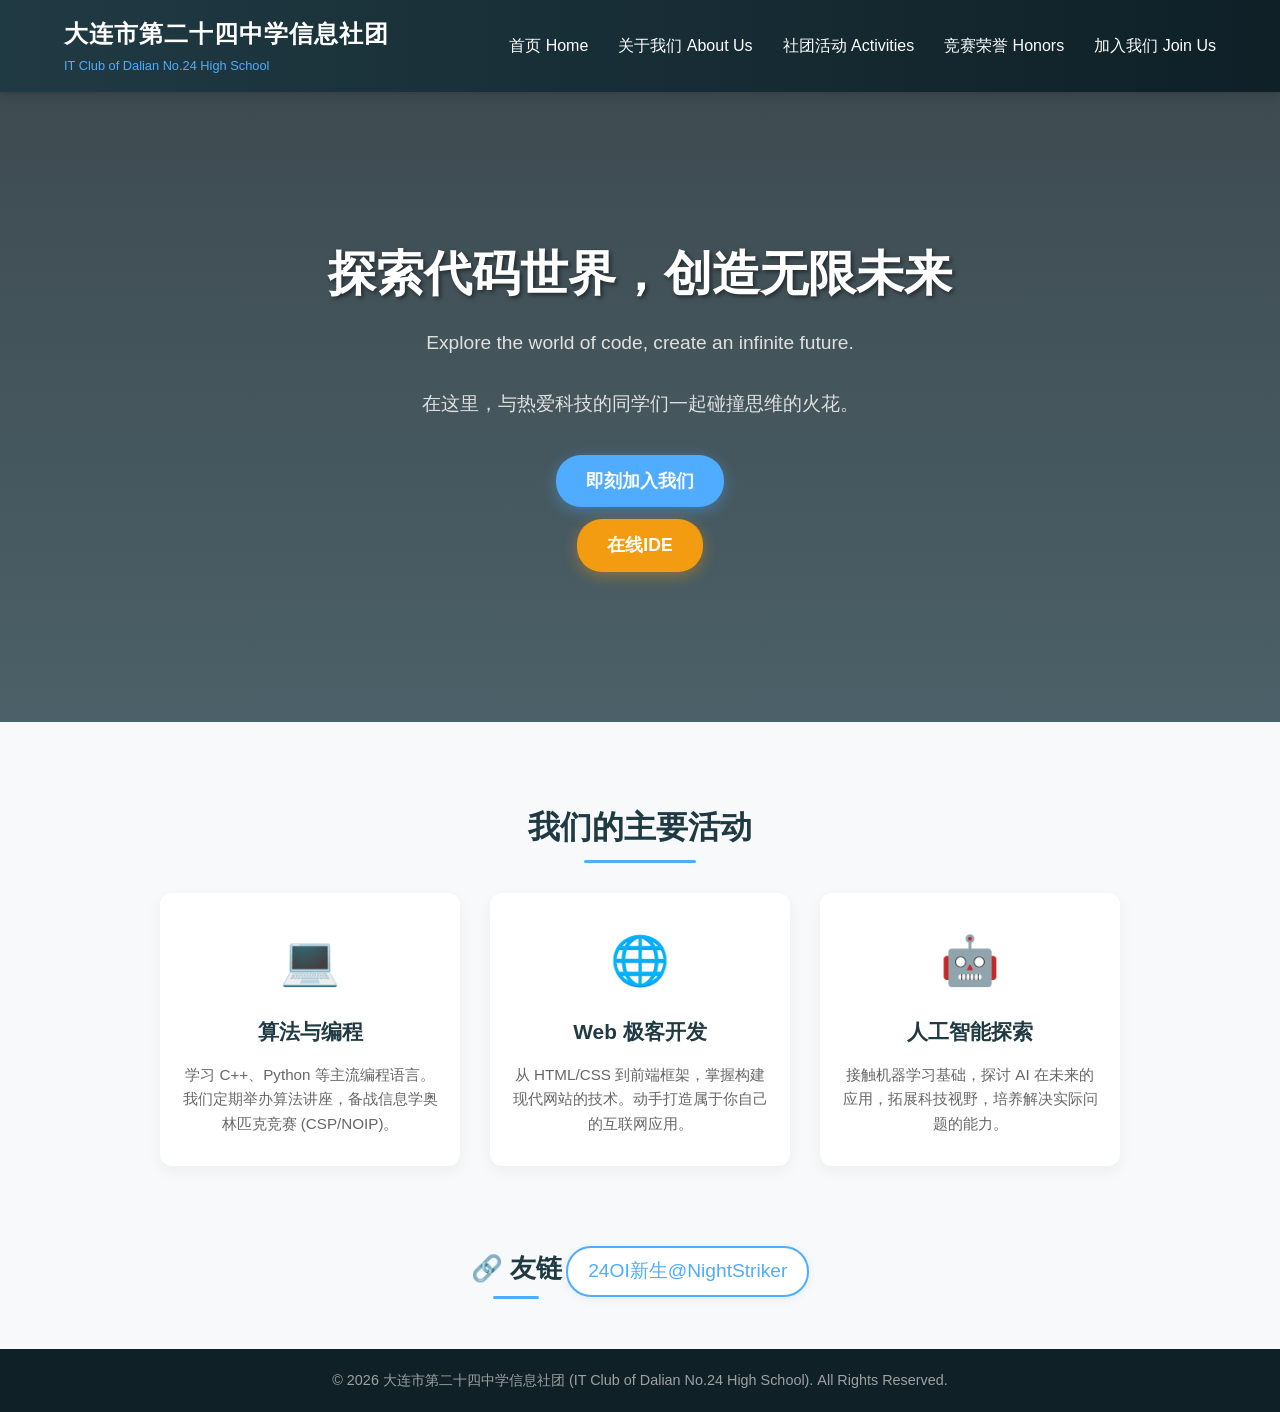
==== index.html @ 0d69cd8a "Update index.html" ====
<!DOCTYPE html>
<html lang="zh-CN">
<head>
    <meta charset="UTF-8" />
    <meta name="viewport" content="width=device-width, initial-scale=1.0" />
    <title>大连市第二十四中学信息社团 | Dalian No.24 High School IT Club</title>
    <link rel="icon" href="logo.jpg" type="image/png" />
    <style>
        * {
            margin: 0;
            padding: 0;
            box-sizing: border-box;
        }

        body {
            font-family: 'PingFang SC', 'Microsoft YaHei', 'Segoe UI', Roboto, sans-serif;
            background-color: #f8f9fa;
            color: #333;
            line-height: 1.6;
        }

        header {
            background-color: #0f2027;
            background: linear-gradient(to right, #203a43, #0f2027);
            color: white;
            padding: 15px 5%;
            display: flex;
            justify-content: space-between;
            align-items: center;
            box-shadow: 0 2px 10px rgba(0, 0, 0, 0.2);
            position: sticky;
            top: 0;
            z-index: 1000;
        }

        .logo-container h1 {
            font-size: 1.5rem;
            letter-spacing: 1px;
        }

        .logo-container p {
            font-size: 0.8rem;
            color: #4facfe;
            margin-top: 3px;
            font-family: 'Segoe UI', Tahoma, Geneva, Verdana, sans-serif;
        }

        nav ul {
            list-style: none;
            display: flex;
        }

        nav ul li {
            margin-left: 30px;
        }

        nav ul li a {
            color: white;
            text-decoration: none;
            font-weight: 500;
            transition: color 0.3s ease;
        }

        nav ul li a:hover {
            color: #4facfe;
        }

        .hero {
            height: 70vh;
            background: linear-gradient(rgba(15, 32, 39, 0.8), rgba(32, 58, 67, 0.8)),
                url('https://images.unsplash.com/photo-1517694712202-14dd9538aa97?ixlib=rb-1.2.1&auto=format&fit=crop&w=1950&q=80') center/cover;
            display: flex;
            flex-direction: column;
            justify-content: center;
            align-items: center;
            text-align: center;
            color: white;
            padding: 0 20px;
        }

        .hero h2 {
            font-size: 3rem;
            margin-bottom: 15px;
            text-shadow: 2px 2px 4px rgba(0, 0, 0, 0.5);
        }

        .hero p {
            font-size: 1.2rem;
            margin-bottom: 30px;
            max-width: 600px;
            color: #e0e0e0;
        }

        /* 基础按钮样式（两个按钮共用） */
        .btn {
            padding: 12px 30px;
            color: white;
            text-decoration: none;
            border-radius: 25px;
            font-size: 1.1rem;
            font-weight: bold;
            transition: transform 0.3s ease, background-color 0.3s ease;
            box-shadow: 0 4px 15px rgba(79, 172, 254, 0.4);
            display: inline-block;
            margin: 6px 0; /* 垂直间距 */
        }

        .btn:hover {
            transform: translateY(-3px);
        }

        /* 原有蓝色按钮 */
        .btn-primary {
            background-color: #4facfe;
        }
        .btn-primary:hover {
            background-color: #00f2fe;
        }

        /* 新增橙色按钮（在线IDE） */
        .btn-ide {
            background-color: #f39c12;
            box-shadow: 0 4px 15px rgba(243, 156, 18, 0.4);
        }
        .btn-ide:hover {
            background-color: #e67e22;
        }

        .features-section {
            padding: 80px 5% 60px;
            text-align: center;
        }

        .section-title {
            font-size: 2rem;
            margin-bottom: 40px;
            color: #203a43;
            position: relative;
            display: inline-block;
        }

        .section-title::after {
            content: '';
            width: 50%;
            height: 3px;
            background-color: #4facfe;
            position: absolute;
            bottom: -10px;
            left: 25%;
            border-radius: 2px;
        }

        .cards-container {
            display: flex;
            justify-content: center;
            gap: 30px;
            flex-wrap: wrap;
        }

        .card {
            background-color: white;
            width: 300px;
            padding: 30px 20px;
            border-radius: 12px;
            box-shadow: 0 5px 15px rgba(0, 0, 0, 0.05);
            transition: transform 0.3s ease, box-shadow 0.3s ease;
        }

        .card:hover {
            transform: translateY(-10px);
            box-shadow: 0 15px 30px rgba(0, 0, 0, 0.1);
        }

        .card-icon {
            font-size: 3rem;
            color: #4facfe;
            margin-bottom: 15px;
        }

        .card h3 {
            font-size: 1.3rem;
            margin-bottom: 15px;
            color: #203a43;
        }

        .card p {
            color: #666;
            font-size: 0.95rem;
        }

        /* 友链样式 */
        .friend-link-section {
            text-align: center;
            padding: 20px 5% 40px;
        }

        .friend-link-section .section-title {
            font-size: 1.6rem;
            margin-bottom: 20px;
        }

        .friend-link-section .section-title::after {
            left: 25%;
            width: 50%;
        }

        .friend-link-section a {
            display: inline-block;
            font-size: 1.2rem;
            color: #4facfe;
            text-decoration: none;
            font-weight: 500;
            padding: 8px 20px;
            border: 2px solid #4facfe;
            border-radius: 25px;
            transition: all 0.3s ease;
            background-color: white;
            box-shadow: 0 2px 8px rgba(79, 172, 254, 0.15);
        }

        .friend-link-section a:hover {
            background-color: #4facfe;
            color: white;
            transform: translateY(-2px);
            box-shadow: 0 6px 20px rgba(79, 172, 254, 0.35);
        }

        footer {
            background-color: #0f2027;
            color: #a0a0a0;
            text-align: center;
            padding: 20px 0;
            font-size: 0.9rem;
        }

        @media (max-width: 768px) {
            header {
                flex-direction: column;
                text-align: center;
            }
            nav ul {
                margin-top: 15px;
                flex-wrap: wrap;
                justify-content: center;
            }
            nav ul li {
                margin: 5px 10px;
            }
            .hero h2 {
                font-size: 2rem;
            }
            .friend-link-section a {
                font-size: 1rem;
                padding: 6px 16px;
            }
            /* 按钮在移动端宽度自适应 */
            .btn {
                padding: 10px 24px;
                font-size: 1rem;
            }
        }
    </style>
</head>
<body>

    <header>
        <div class="logo-container">
            <h1>大连市第二十四中学信息社团</h1>
            <p>IT Club of Dalian No.24 High School</p>
        </div>
        <nav>
            <ul>
                <li><a href="index.html">首页 Home</a></li>
                <li><a href="info.html">关于我们 About Us</a></li>
                <li><a href="act.html">社团活动 Activities</a></li>
                <li><a href="honors.html">竞赛荣誉 Honors</a></li>
                <li><a href="contact.html">加入我们 Join Us</a></li>
            </ul>
        </nav>
    </header>

    <section class="hero">
        <h2>探索代码世界，创造无限未来</h2>
        <p>Explore the world of code, create an infinite future.</p>
        <p>在这里，与热爱科技的同学们一起碰撞思维的火花。</p>
        <!-- 原有按钮 -->
        <a href="contact.html" class="btn btn-primary">即刻加入我们</a>
        <!-- 新增在线IDE按钮，同尺寸，不同颜色，指向ide.html -->
        <a href="ide.html" class="btn btn-ide">在线IDE</a>
    </section>

    <section class="features-section">
        <h2 class="section-title">我们的主要活动</h2>
        <div class="cards-container">
            <div class="card">
                <div class="card-icon">💻</div>
                <h3>算法与编程</h3>
                <p>学习 C++、Python 等主流编程语言。我们定期举办算法讲座，备战信息学奥林匹克竞赛 (CSP/NOIP)。</p>
            </div>
            <div class="card">
                <div class="card-icon">🌐</div>
                <h3>Web 极客开发</h3>
                <p>从 HTML/CSS 到前端框架，掌握构建现代网站的技术。动手打造属于你自己的互联网应用。</p>
            </div>
            <div class="card">
                <div class="card-icon">🤖</div>
                <h3>人工智能探索</h3>
                <p>接触机器学习基础，探讨 AI 在未来的应用，拓展科技视野，培养解决实际问题的能力。</p>
            </div>
        </div>
    </section>

    <!-- 友链区域 -->
    <section class="friend-link-section">
        <h2 class="section-title">🔗 友链</h2>
        <a href="https://www.nightstriker.top/" target="_blank" rel="noopener noreferrer">
            24OI新生@NightStriker
        </a>
    </section>

    <footer>
        <p>&copy; 2026 大连市第二十四中学信息社团 (IT Club of Dalian No.24 High School). All Rights Reserved.</p>
    </footer>

</body>
</html>
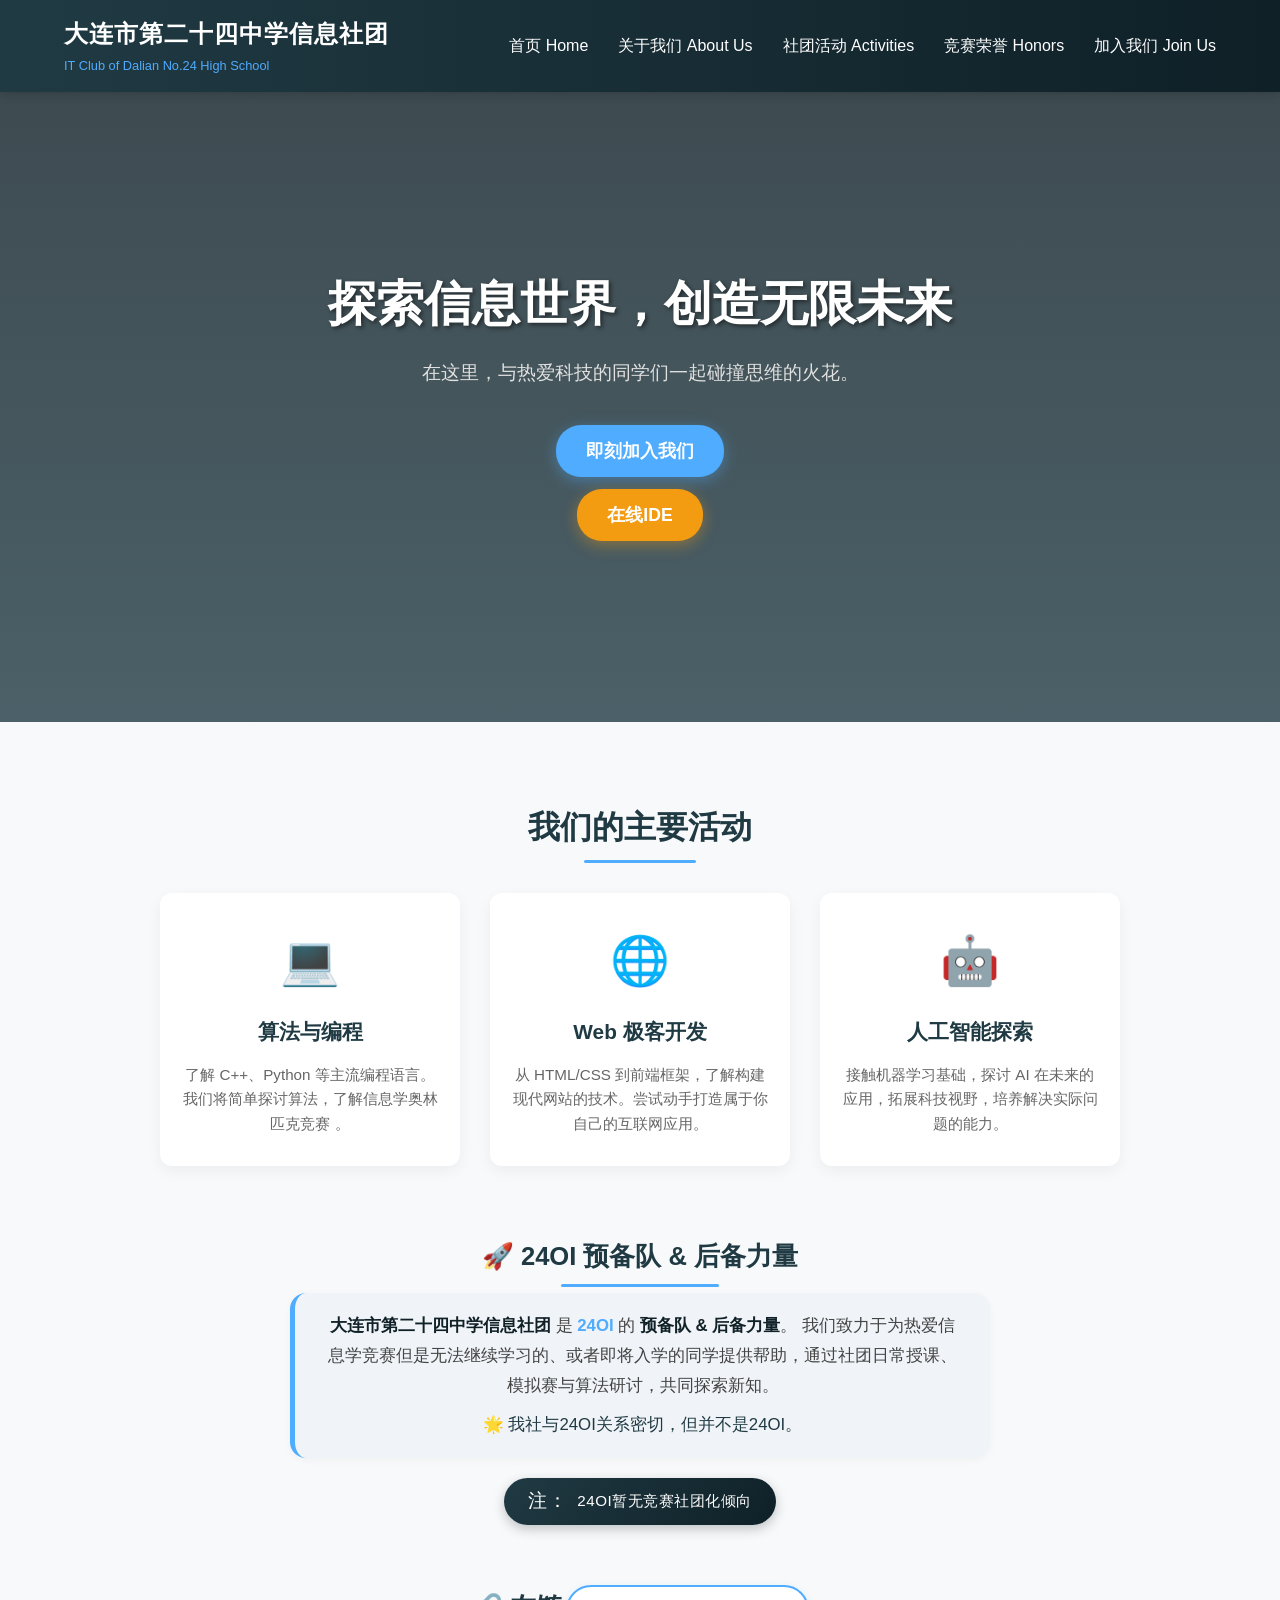
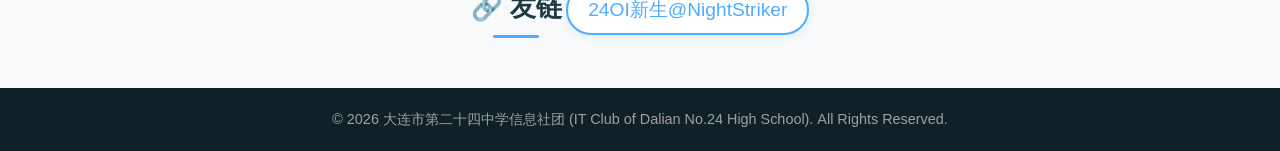
==== commit e9b2ac16: "Update index.html" ====
--- a/index.html
+++ b/index.html
@@ -102,7 +102,8 @@
             transition: transform 0.3s ease, background-color 0.3s ease;
             box-shadow: 0 4px 15px rgba(79, 172, 254, 0.4);
             display: inline-block;
-            margin: 6px 0; /* 垂直间距 */
+            margin: 6px 0;
+            /* 垂直间距 */
         }
 
         .btn:hover {
@@ -225,6 +226,62 @@
             box-shadow: 0 6px 20px rgba(79, 172, 254, 0.35);
         }
 
+        /* ---- 新增：预备队 & 后备力量 区域 ---- */
+        .reserve-section {
+            text-align: center;
+            padding: 10px 5% 40px;
+        }
+
+        .reserve-section .section-title {
+            font-size: 1.6rem;
+            margin-bottom: 16px;
+        }
+
+        .reserve-section .section-title::after {
+            left: 25%;
+            width: 50%;
+        }
+
+        .reserve-desc {
+            max-width: 700px;
+            margin: 0 auto 20px auto;
+            font-size: 1.05rem;
+            color: #444;
+            background: #f0f4f8;
+            padding: 18px 28px;
+            border-radius: 16px;
+            border-left: 5px solid #4facfe;
+            box-shadow: 0 2px 8px rgba(0, 0, 0, 0.04);
+            line-height: 1.8;
+        }
+
+        .reserve-desc strong {
+            color: #0f2027;
+        }
+
+        .reserve-desc .highlight {
+            color: #4facfe;
+            font-weight: 600;
+        }
+
+        .reserve-badge {
+            display: inline-flex;
+            align-items: center;
+            gap: 10px;
+            background: linear-gradient(135deg, #203a43, #0f2027);
+            color: white;
+            padding: 8px 24px;
+            border-radius: 30px;
+            font-size: 0.95rem;
+            font-weight: 500;
+            letter-spacing: 0.5px;
+            box-shadow: 0 4px 12px rgba(15, 32, 39, 0.25);
+        }
+
+        .reserve-badge span {
+            font-size: 1.2rem;
+        }
+
         footer {
             background-color: #0f2027;
             color: #a0a0a0;
@@ -253,10 +310,17 @@
                 font-size: 1rem;
                 padding: 6px 16px;
             }
-            /* 按钮在移动端宽度自适应 */
             .btn {
                 padding: 10px 24px;
                 font-size: 1rem;
+            }
+            .reserve-desc {
+                font-size: 0.95rem;
+                padding: 14px 18px;
+            }
+            .reserve-badge {
+                font-size: 0.85rem;
+                padding: 6px 18px;
             }
         }
     </style>
@@ -280,12 +344,9 @@
     </header>
 
     <section class="hero">
-        <h2>探索代码世界，创造无限未来</h2>
-        <p>Explore the world of code, create an infinite future.</p>
+        <h2>探索信息世界，创造无限未来</h2>
         <p>在这里，与热爱科技的同学们一起碰撞思维的火花。</p>
-        <!-- 原有按钮 -->
         <a href="contact.html" class="btn btn-primary">即刻加入我们</a>
-        <!-- 新增在线IDE按钮，同尺寸，不同颜色，指向ide.html -->
         <a href="ide.html" class="btn btn-ide">在线IDE</a>
     </section>
 
@@ -295,12 +356,12 @@
             <div class="card">
                 <div class="card-icon">💻</div>
                 <h3>算法与编程</h3>
-                <p>学习 C++、Python 等主流编程语言。我们定期举办算法讲座，备战信息学奥林匹克竞赛 (CSP/NOIP)。</p>
+                <p>了解 C++、Python 等主流编程语言。我们将简单探讨算法，了解信息学奥林匹克竞赛 。</p>
             </div>
             <div class="card">
                 <div class="card-icon">🌐</div>
                 <h3>Web 极客开发</h3>
-                <p>从 HTML/CSS 到前端框架，掌握构建现代网站的技术。动手打造属于你自己的互联网应用。</p>
+                <p>从 HTML/CSS 到前端框架，了解构建现代网站的技术。尝试动手打造属于你自己的互联网应用。</p>
             </div>
             <div class="card">
                 <div class="card-icon">🤖</div>
@@ -310,6 +371,24 @@
         </div>
     </section>
 
+    <!-- ===== 新增：24OI 预备队 & 后备力量 ===== -->
+    <section class="reserve-section">
+        <h2 class="section-title">🚀 24OI 预备队 &amp; 后备力量</h2>
+        <div class="reserve-desc">
+            <strong>大连市第二十四中学信息社团</strong> 是 <span class="highlight">24OI</span> 的
+            <strong>预备队 &amp; 后备力量</strong>。
+            我们致力于为热爱信息学竞赛但是无法继续学习的、或者即将入学的同学提供帮助，通过社团日常授课、
+            模拟赛与算法研讨，共同探索新知。
+            <br />
+            <span style="display:inline-block; margin-top:8px; color:#203a43;">
+                🌟 我社与24OI关系密切，但并不是24OI。
+            </span>
+        </div>
+        <div class="reserve-badge">
+            <span>注：</span>24OI暂无竞赛社团化倾向
+        </div>
+    </section>
+
     <!-- 友链区域 -->
     <section class="friend-link-section">
         <h2 class="section-title">🔗 友链</h2>
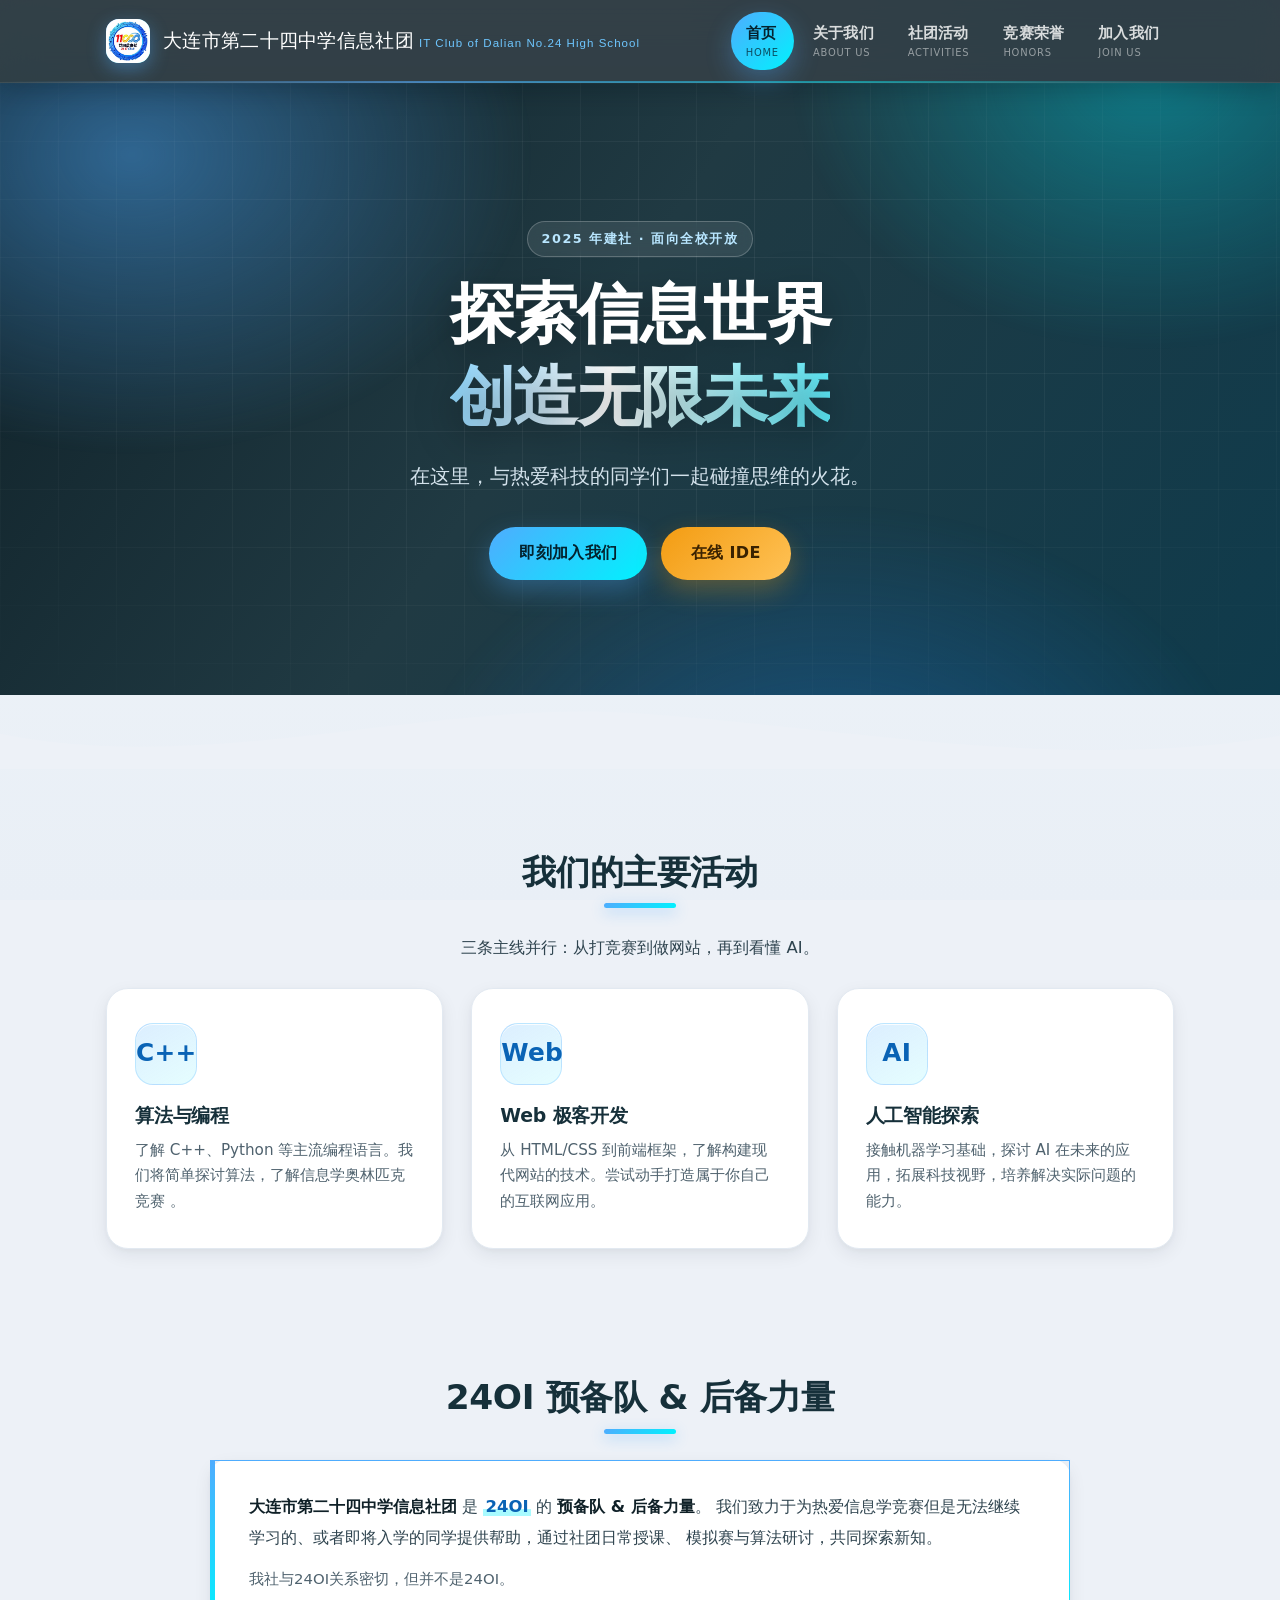
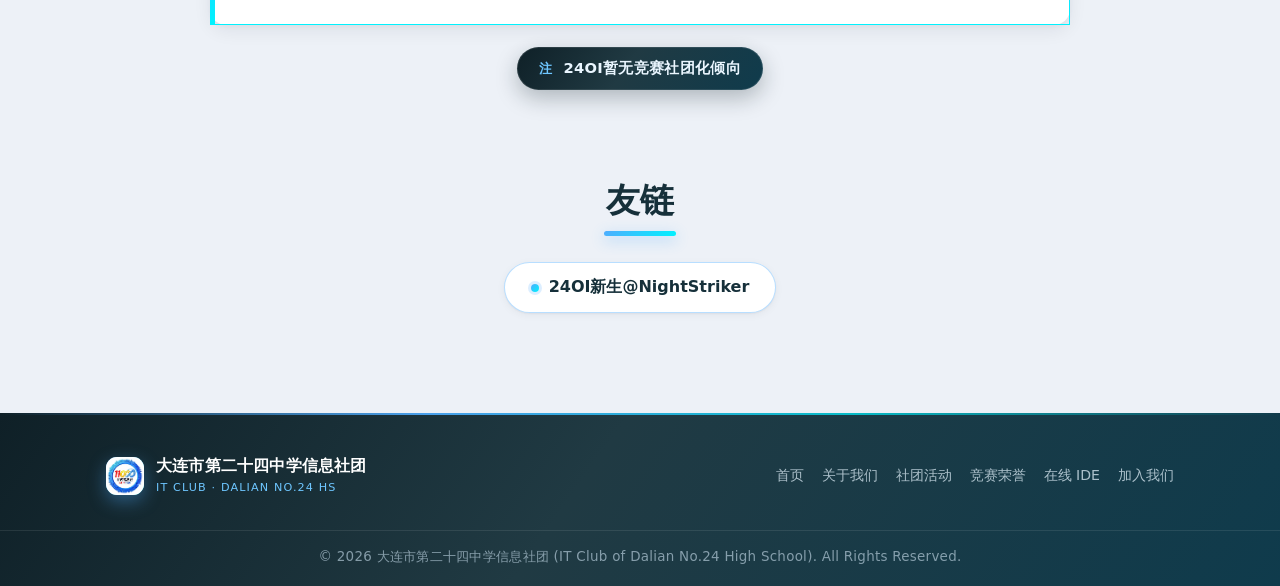
==== commit 1e8ea7f7: "Update index.html" ====
--- a/index.html
+++ b/index.html
@@ -4,402 +4,143 @@
     <meta charset="UTF-8" />
     <meta name="viewport" content="width=device-width, initial-scale=1.0" />
     <title>大连市第二十四中学信息社团 | Dalian No.24 High School IT Club</title>
+    <meta name="description" content="大连市第二十四中学信息社团官方网站 — 算法与编程、Web 开发、人工智能探索，24OI 预备队与后备力量。" />
     <link rel="icon" href="logo.jpg" type="image/png" />
-    <style>
-        * {
-            margin: 0;
-            padding: 0;
-            box-sizing: border-box;
-        }
-
-        body {
-            font-family: 'PingFang SC', 'Microsoft YaHei', 'Segoe UI', Roboto, sans-serif;
-            background-color: #f8f9fa;
-            color: #333;
-            line-height: 1.6;
-        }
-
-        header {
-            background-color: #0f2027;
-            background: linear-gradient(to right, #203a43, #0f2027);
-            color: white;
-            padding: 15px 5%;
-            display: flex;
-            justify-content: space-between;
-            align-items: center;
-            box-shadow: 0 2px 10px rgba(0, 0, 0, 0.2);
-            position: sticky;
-            top: 0;
-            z-index: 1000;
-        }
-
-        .logo-container h1 {
-            font-size: 1.5rem;
-            letter-spacing: 1px;
-        }
-
-        .logo-container p {
-            font-size: 0.8rem;
-            color: #4facfe;
-            margin-top: 3px;
-            font-family: 'Segoe UI', Tahoma, Geneva, Verdana, sans-serif;
-        }
-
-        nav ul {
-            list-style: none;
-            display: flex;
-        }
-
-        nav ul li {
-            margin-left: 30px;
-        }
-
-        nav ul li a {
-            color: white;
-            text-decoration: none;
-            font-weight: 500;
-            transition: color 0.3s ease;
-        }
-
-        nav ul li a:hover {
-            color: #4facfe;
-        }
-
-        .hero {
-            height: 70vh;
-            background: linear-gradient(rgba(15, 32, 39, 0.8), rgba(32, 58, 67, 0.8)),
-                url('https://images.unsplash.com/photo-1517694712202-14dd9538aa97?ixlib=rb-1.2.1&auto=format&fit=crop&w=1950&q=80') center/cover;
-            display: flex;
-            flex-direction: column;
-            justify-content: center;
-            align-items: center;
-            text-align: center;
-            color: white;
-            padding: 0 20px;
-        }
-
-        .hero h2 {
-            font-size: 3rem;
-            margin-bottom: 15px;
-            text-shadow: 2px 2px 4px rgba(0, 0, 0, 0.5);
-        }
-
-        .hero p {
-            font-size: 1.2rem;
-            margin-bottom: 30px;
-            max-width: 600px;
-            color: #e0e0e0;
-        }
-
-        /* 基础按钮样式（两个按钮共用） */
-        .btn {
-            padding: 12px 30px;
-            color: white;
-            text-decoration: none;
-            border-radius: 25px;
-            font-size: 1.1rem;
-            font-weight: bold;
-            transition: transform 0.3s ease, background-color 0.3s ease;
-            box-shadow: 0 4px 15px rgba(79, 172, 254, 0.4);
-            display: inline-block;
-            margin: 6px 0;
-            /* 垂直间距 */
-        }
-
-        .btn:hover {
-            transform: translateY(-3px);
-        }
-
-        /* 原有蓝色按钮 */
-        .btn-primary {
-            background-color: #4facfe;
-        }
-        .btn-primary:hover {
-            background-color: #00f2fe;
-        }
-
-        /* 新增橙色按钮（在线IDE） */
-        .btn-ide {
-            background-color: #f39c12;
-            box-shadow: 0 4px 15px rgba(243, 156, 18, 0.4);
-        }
-        .btn-ide:hover {
-            background-color: #e67e22;
-        }
-
-        .features-section {
-            padding: 80px 5% 60px;
-            text-align: center;
-        }
-
-        .section-title {
-            font-size: 2rem;
-            margin-bottom: 40px;
-            color: #203a43;
-            position: relative;
-            display: inline-block;
-        }
-
-        .section-title::after {
-            content: '';
-            width: 50%;
-            height: 3px;
-            background-color: #4facfe;
-            position: absolute;
-            bottom: -10px;
-            left: 25%;
-            border-radius: 2px;
-        }
-
-        .cards-container {
-            display: flex;
-            justify-content: center;
-            gap: 30px;
-            flex-wrap: wrap;
-        }
-
-        .card {
-            background-color: white;
-            width: 300px;
-            padding: 30px 20px;
-            border-radius: 12px;
-            box-shadow: 0 5px 15px rgba(0, 0, 0, 0.05);
-            transition: transform 0.3s ease, box-shadow 0.3s ease;
-        }
-
-        .card:hover {
-            transform: translateY(-10px);
-            box-shadow: 0 15px 30px rgba(0, 0, 0, 0.1);
-        }
-
-        .card-icon {
-            font-size: 3rem;
-            color: #4facfe;
-            margin-bottom: 15px;
-        }
-
-        .card h3 {
-            font-size: 1.3rem;
-            margin-bottom: 15px;
-            color: #203a43;
-        }
-
-        .card p {
-            color: #666;
-            font-size: 0.95rem;
-        }
-
-        /* 友链样式 */
-        .friend-link-section {
-            text-align: center;
-            padding: 20px 5% 40px;
-        }
-
-        .friend-link-section .section-title {
-            font-size: 1.6rem;
-            margin-bottom: 20px;
-        }
-
-        .friend-link-section .section-title::after {
-            left: 25%;
-            width: 50%;
-        }
-
-        .friend-link-section a {
-            display: inline-block;
-            font-size: 1.2rem;
-            color: #4facfe;
-            text-decoration: none;
-            font-weight: 500;
-            padding: 8px 20px;
-            border: 2px solid #4facfe;
-            border-radius: 25px;
-            transition: all 0.3s ease;
-            background-color: white;
-            box-shadow: 0 2px 8px rgba(79, 172, 254, 0.15);
-        }
-
-        .friend-link-section a:hover {
-            background-color: #4facfe;
-            color: white;
-            transform: translateY(-2px);
-            box-shadow: 0 6px 20px rgba(79, 172, 254, 0.35);
-        }
-
-        /* ---- 新增：预备队 & 后备力量 区域 ---- */
-        .reserve-section {
-            text-align: center;
-            padding: 10px 5% 40px;
-        }
-
-        .reserve-section .section-title {
-            font-size: 1.6rem;
-            margin-bottom: 16px;
-        }
-
-        .reserve-section .section-title::after {
-            left: 25%;
-            width: 50%;
-        }
-
-        .reserve-desc {
-            max-width: 700px;
-            margin: 0 auto 20px auto;
-            font-size: 1.05rem;
-            color: #444;
-            background: #f0f4f8;
-            padding: 18px 28px;
-            border-radius: 16px;
-            border-left: 5px solid #4facfe;
-            box-shadow: 0 2px 8px rgba(0, 0, 0, 0.04);
-            line-height: 1.8;
-        }
-
-        .reserve-desc strong {
-            color: #0f2027;
-        }
-
-        .reserve-desc .highlight {
-            color: #4facfe;
-            font-weight: 600;
-        }
-
-        .reserve-badge {
-            display: inline-flex;
-            align-items: center;
-            gap: 10px;
-            background: linear-gradient(135deg, #203a43, #0f2027);
-            color: white;
-            padding: 8px 24px;
-            border-radius: 30px;
-            font-size: 0.95rem;
-            font-weight: 500;
-            letter-spacing: 0.5px;
-            box-shadow: 0 4px 12px rgba(15, 32, 39, 0.25);
-        }
-
-        .reserve-badge span {
-            font-size: 1.2rem;
-        }
-
-        footer {
-            background-color: #0f2027;
-            color: #a0a0a0;
-            text-align: center;
-            padding: 20px 0;
-            font-size: 0.9rem;
-        }
-
-        @media (max-width: 768px) {
-            header {
-                flex-direction: column;
-                text-align: center;
-            }
-            nav ul {
-                margin-top: 15px;
-                flex-wrap: wrap;
-                justify-content: center;
-            }
-            nav ul li {
-                margin: 5px 10px;
-            }
-            .hero h2 {
-                font-size: 2rem;
-            }
-            .friend-link-section a {
-                font-size: 1rem;
-                padding: 6px 16px;
-            }
-            .btn {
-                padding: 10px 24px;
-                font-size: 1rem;
-            }
-            .reserve-desc {
-                font-size: 0.95rem;
-                padding: 14px 18px;
-            }
-            .reserve-badge {
-                font-size: 0.85rem;
-                padding: 6px 18px;
-            }
-        }
-    </style>
+    <link rel="stylesheet" href="theme.css" />
 </head>
 <body>
 
-    <header>
-        <div class="logo-container">
-            <h1>大连市第二十四中学信息社团</h1>
-            <p>IT Club of Dalian No.24 High School</p>
+    <a class="skip-link" href="#main">跳到主要内容</a>
+    <div class="progress" aria-hidden="true"></div>
+
+    <!-- ===== 顶部导航 ===== -->
+    <header class="topbar">
+        <div class="topbar-inner">
+            <a class="brand" href="index.html" aria-label="大连市第二十四中学信息社团首页">
+                <span class="brand-mark"><img src="logo.jpg" alt=""></span>
+                <span class="brand-text">
+                    <span class="brand-title">大连市第二十四中学信息社团</span>
+                    <span class="brand-sub">IT Club of Dalian No.24 High School</span>
+                </span>
+            </a>
+
+            <button class="nav-toggle" type="button" aria-expanded="false" aria-controls="siteNav" aria-label="展开导航菜单">
+                <span></span><span></span><span></span>
+            </button>
+
+            <nav class="nav" id="siteNav" aria-label="主导航">
+                <ul class="nav-list">
+                    <li><a class="nav-link" href="index.html">首页<small>Home</small></a></li>
+                    <li><a class="nav-link" href="info.html">关于我们<small>About Us</small></a></li>
+                    <li><a class="nav-link" href="act.html">社团活动<small>Activities</small></a></li>
+                    <li><a class="nav-link" href="honors.html">竞赛荣誉<small>Honors</small></a></li>
+                    <li><a class="nav-link" href="contact.html">加入我们<small>Join Us</small></a></li>
+                </ul>
+            </nav>
         </div>
-        <nav>
-            <ul>
-                <li><a href="index.html">首页 Home</a></li>
-                <li><a href="info.html">关于我们 About Us</a></li>
-                <li><a href="act.html">社团活动 Activities</a></li>
-                <li><a href="honors.html">竞赛荣誉 Honors</a></li>
-                <li><a href="contact.html">加入我们 Join Us</a></li>
-            </ul>
-        </nav>
     </header>
 
-    <section class="hero">
-        <h2>探索信息世界，创造无限未来</h2>
-        <p>在这里，与热爱科技的同学们一起碰撞思维的火花。</p>
-        <a href="contact.html" class="btn btn-primary">即刻加入我们</a>
-        <a href="ide.html" class="btn btn-ide">在线IDE</a>
-    </section>
+    <main id="main">
 
-    <section class="features-section">
-        <h2 class="section-title">我们的主要活动</h2>
-        <div class="cards-container">
-            <div class="card">
-                <div class="card-icon">💻</div>
-                <h3>算法与编程</h3>
-                <p>了解 C++、Python 等主流编程语言。我们将简单探讨算法，了解信息学奥林匹克竞赛 。</p>
+        <!-- ===== Hero ===== -->
+        <section class="hero">
+            <span class="eyebrow hero-fade">2025 年建社 · 面向全校开放</span>
+            <h2 class="hero-fade">探索信息世界<br /><span class="grad">创造无限未来</span></h2>
+            <p class="hero-fade">在这里，与热爱科技的同学们一起碰撞思维的火花。</p>
+            <div class="btn-row hero-fade">
+                <a href="contact.html" class="btn btn-primary">即刻加入我们</a>
+                <a href="ide.html" class="btn btn-amber">在线 IDE</a>
             </div>
-            <div class="card">
-                <div class="card-icon">🌐</div>
-                <h3>Web 极客开发</h3>
-                <p>从 HTML/CSS 到前端框架，了解构建现代网站的技术。尝试动手打造属于你自己的互联网应用。</p>
+        </section>
+
+        <svg class="hero-curve" viewBox="0 0 1440 80" preserveAspectRatio="none" aria-hidden="true">
+            <path d="M0,42 C240,88 480,4 720,20 C960,36 1200,84 1440,44 L1440,80 L0,80 Z"></path>
+        </svg>
+
+        <!-- ===== 主要活动 ===== -->
+        <section class="section">
+            <div class="wrap">
+                <h2 class="section-title section-title--center reveal">我们的主要活动</h2>
+                <p class="section-lead reveal" style="text-align:center; margin-inline:auto;">三条主线并行：从打竞赛到做网站，再到看懂 AI。</p>
+                <div class="grid grid--3">
+                    <article class="card reveal-in" data-reveal-group="features">
+                        <div class="card-icon" aria-hidden="true">C++</div>
+                        <h3>算法与编程</h3>
+                        <p>了解 C++、Python 等主流编程语言。我们将简单探讨算法，了解信息学奥林匹克竞赛 。</p>
+                    </article>
+                    <article class="card reveal-in" data-reveal-group="features">
+                        <div class="card-icon" aria-hidden="true">Web</div>
+                        <h3>Web 极客开发</h3>
+                        <p>从 HTML/CSS 到前端框架，了解构建现代网站的技术。尝试动手打造属于你自己的互联网应用。</p>
+                    </article>
+                    <article class="card reveal-in" data-reveal-group="features">
+                        <div class="card-icon" aria-hidden="true">AI</div>
+                        <h3>人工智能探索</h3>
+                        <p>接触机器学习基础，探讨 AI 在未来的应用，拓展科技视野，培养解决实际问题的能力。</p>
+                    </article>
+                </div>
             </div>
-            <div class="card">
-                <div class="card-icon">🤖</div>
-                <h3>人工智能探索</h3>
-                <p>接触机器学习基础，探讨 AI 在未来的应用，拓展科技视野，培养解决实际问题的能力。</p>
+        </section>
+
+        <!-- ===== 预备队 & 后备力量 ===== -->
+        <section class="section section--tight">
+            <div class="wrap">
+                <h2 class="section-title section-title--center reveal">24OI 预备队 &amp; 后备力量</h2>
+                <div class="callout reveal">
+                    <strong>大连市第二十四中学信息社团</strong> 是 <span class="hl">24OI</span> 的
+                    <strong>预备队 &amp; 后备力量</strong>。
+                    我们致力于为热爱信息学竞赛但是无法继续学习的、或者即将入学的同学提供帮助，通过社团日常授课、
+                    模拟赛与算法研讨，共同探索新知。
+                    <br />
+                    <span class="note">我社与24OI关系密切，但并不是24OI。</span>
+                </div>
+                <div style="text-align:center;">
+                    <div class="pill-note reveal">
+                        <span>注</span>24OI暂无竞赛社团化倾向
+                    </div>
+                </div>
             </div>
+        </section>
+
+        <!-- ===== 友链 ===== -->
+        <section class="section section--tight">
+            <div class="wrap">
+                <h2 class="section-title section-title--center reveal">友链</h2>
+                <div class="friend-links reveal">
+                    <a href="https://www.nightstriker.top/" target="_blank" rel="noopener noreferrer">
+                        <span class="dot" aria-hidden="true"></span>24OI新生@NightStriker
+                    </a>
+                </div>
+            </div>
+        </section>
+
+    </main>
+
+    <!-- ===== 页脚 ===== -->
+    <footer>
+        <div class="footer-inner">
+            <div class="footer-brand">
+                <span class="brand-mark"><img src="logo.jpg" alt=""></span>
+                <span>
+                    <strong>大连市第二十四中学信息社团</strong>
+                    <small>IT CLUB · DALIAN NO.24 HS</small>
+                </span>
+            </div>
+            <nav class="footer-nav" aria-label="页脚导航">
+                <a href="index.html">首页</a>
+                <a href="info.html">关于我们</a>
+                <a href="act.html">社团活动</a>
+                <a href="honors.html">竞赛荣誉</a>
+                <a href="ide.html">在线 IDE</a>
+                <a href="contact.html">加入我们</a>
+            </nav>
         </div>
-    </section>
-
-    <!-- ===== 新增：24OI 预备队 & 后备力量 ===== -->
-    <section class="reserve-section">
-        <h2 class="section-title">🚀 24OI 预备队 &amp; 后备力量</h2>
-        <div class="reserve-desc">
-            <strong>大连市第二十四中学信息社团</strong> 是 <span class="highlight">24OI</span> 的
-            <strong>预备队 &amp; 后备力量</strong>。
-            我们致力于为热爱信息学竞赛但是无法继续学习的、或者即将入学的同学提供帮助，通过社团日常授课、
-            模拟赛与算法研讨，共同探索新知。
-            <br />
-            <span style="display:inline-block; margin-top:8px; color:#203a43;">
-                🌟 我社与24OI关系密切，但并不是24OI。
-            </span>
+        <div class="footer-bottom">
+            &copy; 2026 大连市第二十四中学信息社团 (IT Club of Dalian No.24 High School). All Rights Reserved.
         </div>
-        <div class="reserve-badge">
-            <span>注：</span>24OI暂无竞赛社团化倾向
-        </div>
-    </section>
-
-    <!-- 友链区域 -->
-    <section class="friend-link-section">
-        <h2 class="section-title">🔗 友链</h2>
-        <a href="https://www.nightstriker.top/" target="_blank" rel="noopener noreferrer">
-            24OI新生@NightStriker
-        </a>
-    </section>
-
-    <footer>
-        <p>&copy; 2026 大连市第二十四中学信息社团 (IT Club of Dalian No.24 High School). All Rights Reserved.</p>
     </footer>
 
+    <button class="to-top" id="toTop" type="button" aria-label="回到顶部">↑</button>
+    <script src="theme.js"></script>
 </body>
 </html>
--- a/theme.css
+++ b/theme.css
@@ -0,0 +1,2462 @@
+/* =========================================================
+   大连市第二十四中学信息社团 · 全站主题样式 v2
+   设计基调：深海蓝 + 极光的品牌渐变、玻璃拟态导航、
+            柔和分层阴影、克制的微动效
+   ========================================================= */
+
+/* ---------- 1. 设计变量 ---------- */
+:root {
+    --bg: #edf1f7;
+    --bg-soft: #f6f9fc;
+    --surface: #ffffff;
+    --surface-2: #f7fafc;
+    --ink: #0b1b24;
+    --ink-2: #2f444f;
+    --muted: #4f626e;
+    --line: #e2e9f1;
+
+    --brand-900: #07131a;
+    --brand-800: #0f2027;
+    --brand-700: #16303a;
+    --brand-600: #203a43;
+
+    --accent: #4facfe;
+    --accent-2: #00f2fe;
+    --accent-deep: #0a63b5;
+    --amber: #f39c12;
+    --amber-2: #ffc256;
+
+    --grad-accent: linear-gradient(135deg, #4facfe 0%, #00f2fe 100%);
+    --grad-amber: linear-gradient(135deg, #f39c12 0%, #ffc256 100%);
+    --grad-brand: linear-gradient(125deg, #0f2027 0%, #203a43 45%, #0f3b4c 100%);
+
+    --r-sm: 10px;
+    --r-md: 16px;
+    --r-lg: 22px;
+    --r-xl: 30px;
+    --pill: 999px;
+
+    --sh-1: 0 1px 2px rgba(11, 27, 36, .05), 0 2px 8px rgba(11, 27, 36, .05);
+    --sh-2: 0 6px 18px rgba(11, 27, 36, .07), 0 2px 6px rgba(11, 27, 36, .04);
+    --sh-3: 0 18px 40px rgba(11, 27, 36, .12), 0 4px 12px rgba(11, 27, 36, .06);
+    --sh-accent: 0 10px 26px rgba(79, 172, 254, .32);
+    --sh-amber: 0 10px 26px rgba(243, 156, 18, .30);
+
+    --pad: clamp(16px, 5vw, 56px);
+    --maxw: 1180px;
+    --ease: cubic-bezier(.22, .61, .36, 1);
+    --t-fast: .18s var(--ease);
+    --t: .28s var(--ease);
+    --t-slow: .55s var(--ease);
+
+    --font: 'PingFang SC', 'HarmonyOS Sans SC', 'Microsoft YaHei', 'Segoe UI', Roboto, system-ui, sans-serif;
+    --font-mono: 'JetBrains Mono', 'Fira Code', 'Cascadia Code', Consolas, 'Courier New', monospace;
+}
+
+/* ---------- 2. 基础重置 ---------- */
+*,
+*::before,
+*::after {
+    margin: 0;
+    padding: 0;
+    box-sizing: border-box;
+}
+
+html {
+    -webkit-text-size-adjust: 100%;
+    scroll-behavior: smooth;
+}
+
+body {
+    font-family: var(--font);
+    background: var(--bg);
+    color: var(--ink);
+    line-height: 1.68;
+    min-height: 100vh;
+    display: flex;
+    flex-direction: column;
+    overflow-x: hidden;
+    -webkit-font-smoothing: antialiased;
+    text-rendering: optimizeLegibility;
+}
+
+main {
+    flex: 1 0 auto;
+}
+
+/* 页面底层光晕 */
+body::before {
+    content: '';
+    position: fixed;
+    inset: 0;
+    z-index: -1;
+    pointer-events: none;
+    background:
+        radial-gradient(58% 42% at 88% -6%, rgba(79, 172, 254, .16), transparent 62%),
+        radial-gradient(46% 38% at -8% 18%, rgba(0, 242, 254, .12), transparent 60%),
+        linear-gradient(180deg, #f2f6fa 0%, #e9eff6 100%);
+}
+
+h1, h2, h3, h4 {
+    line-height: 1.28;
+    color: var(--ink);
+    font-weight: 700;
+    letter-spacing: -.01em;
+}
+
+/* 深色底（导航 / 横幅 / 页脚）上的标题必须显式反白，
+   否则会被上面的全局标题色染成近黑，与背景糊在一起 */
+.topbar h1,
+.topbar h2,
+.topbar h3,
+.topbar h4,
+.hero h1,
+.hero h2,
+.hero h3,
+.hero h4,
+.page-hero h1,
+.page-hero h2,
+.page-hero h3,
+.page-hero h4,
+footer h1,
+footer h2,
+footer h3,
+footer h4,
+thead th {
+    color: #fff;
+}
+
+a {
+    color: inherit;
+    text-decoration: none;
+}
+
+img {
+    display: block;
+    max-width: 100%;
+}
+
+ul {
+    list-style: none;
+}
+
+::selection {
+    background: rgba(79, 172, 254, .28);
+    color: var(--brand-900);
+}
+
+:focus-visible {
+    outline: 2.5px solid var(--accent-deep);
+    outline-offset: 3px;
+    border-radius: 6px;
+}
+
+/* 细滚动条 */
+* {
+    scrollbar-width: thin;
+    scrollbar-color: rgba(79, 172, 254, .6) transparent;
+}
+
+::-webkit-scrollbar {
+    width: 10px;
+    height: 10px;
+}
+
+::-webkit-scrollbar-track {
+    background: transparent;
+}
+
+::-webkit-scrollbar-thumb {
+    background: linear-gradient(180deg, #7dbdf7, #4facfe);
+    border: 2px solid transparent;
+    background-clip: padding-box;
+    border-radius: var(--pill);
+}
+
+::-webkit-scrollbar-thumb:hover {
+    background: linear-gradient(180deg, #4facfe, #00d5e8);
+    background-clip: padding-box;
+}
+
+.skip-link {
+    position: absolute;
+    left: 12px;
+    top: -60px;
+    z-index: 2000;
+    background: var(--brand-800);
+    color: #fff;
+    padding: 10px 18px;
+    border-radius: 0 0 12px 12px;
+    font-size: .9rem;
+    transition: top var(--t);
+}
+
+.skip-link:focus {
+    top: 0;
+}
+
+/* 仅供读屏设备 */
+.sr-only {
+    position: absolute;
+    width: 1px;
+    height: 1px;
+    padding: 0;
+    margin: -1px;
+    overflow: hidden;
+    clip: rect(0, 0, 0, 0);
+    clip-path: inset(50%);
+    white-space: nowrap;
+    border: 0;
+}
+
+/* ---------- 3. 版式骨架 ---------- */
+.wrap {
+    width: 100%;
+    max-width: var(--maxw);
+    margin-inline: auto;
+    padding-inline: var(--pad);
+}
+
+.section {
+    padding-block: clamp(44px, 7vw, 82px);
+}
+
+.section--tight {
+    padding-block: clamp(26px, 4vw, 44px);
+}
+
+.eyebrow {
+    display: inline-flex;
+    align-items: center;
+    gap: 8px;
+    font-size: .8rem;
+    font-weight: 700;
+    letter-spacing: .12em;
+    text-transform: uppercase;
+    color: var(--accent-deep);
+    background: rgba(79, 172, 254, .1);
+    border: 1px solid rgba(79, 172, 254, .22);
+    padding: 6px 14px;
+    border-radius: var(--pill);
+    margin-bottom: 16px;
+}
+
+.section-title {
+    font-size: clamp(1.5rem, 3.1vw, 2.15rem);
+    color: var(--brand-700);
+    display: inline-block;
+    position: relative;
+    padding-bottom: 14px;
+    margin-bottom: 26px;
+}
+
+.section-title::after {
+    content: '';
+    position: absolute;
+    left: 0;
+    bottom: 0;
+    width: 54px;
+    height: 5px;
+    border-radius: var(--pill);
+    background: var(--grad-accent);
+    box-shadow: 0 4px 14px rgba(79, 172, 254, .45);
+}
+
+.section-title--center {
+    display: block;
+    text-align: center;
+}
+
+.section-title--center::after {
+    left: 50%;
+    transform: translateX(-50%);
+    width: 72px;
+}
+
+.section-lead {
+    color: var(--ink-2);
+    max-width: 720px;
+    margin-bottom: 26px;
+    font-size: 1.03rem;
+}
+
+/* ---------- 4. 顶部导航 ---------- */
+.topbar {
+    position: sticky;
+    top: 0;
+    z-index: 1000;
+    background: rgba(9, 24, 31, .82);
+    backdrop-filter: blur(18px) saturate(160%);
+    -webkit-backdrop-filter: blur(18px) saturate(160%);
+    border-bottom: 1px solid rgba(255, 255, 255, .08);
+    box-shadow: 0 6px 24px rgba(7, 19, 26, .28);
+}
+
+.topbar::after {
+    content: '';
+    position: absolute;
+    inset-inline: 0;
+    bottom: -1px;
+    height: 2px;
+    background: linear-gradient(90deg, transparent, rgba(79, 172, 254, .85), rgba(0, 242, 254, .65), transparent);
+    opacity: .7;
+}
+
+.topbar-inner {
+    width: 100%;
+    max-width: var(--maxw);
+    margin-inline: auto;
+    padding: 12px var(--pad);
+    display: flex;
+    align-items: center;
+    justify-content: space-between;
+    gap: 18px;
+}
+
+.brand {
+    display: flex;
+    align-items: center;
+    gap: 13px;
+    min-width: 0;
+}
+
+.brand-mark {
+    width: 44px;
+    height: 44px;
+    flex-shrink: 0;
+    border-radius: 13px;
+    overflow: hidden;
+    background: var(--grad-accent);
+    display: grid;
+    place-items: center;
+    box-shadow: 0 6px 18px rgba(79, 172, 254, .4), inset 0 0 0 1px rgba(255, 255, 255, .35);
+    transition: transform var(--t), box-shadow var(--t);
+}
+
+.brand:hover .brand-mark {
+    transform: rotate(-5deg) scale(1.06);
+    box-shadow: 0 10px 26px rgba(0, 242, 254, .48), inset 0 0 0 1px rgba(255, 255, 255, .5);
+}
+
+.brand-mark img {
+    width: 100%;
+    height: 100%;
+    object-fit: cover;
+}
+
+.brand-text {
+    min-width: 0;
+}
+
+.brand-text h1,
+.brand-text .brand-title {
+    font-size: clamp(1rem, 1.9vw, 1.2rem);
+    color: #fff;
+    letter-spacing: .3px;
+    white-space: nowrap;
+    overflow: hidden;
+    text-overflow: ellipsis;
+}
+
+.brand-text p,
+.brand-text .brand-sub {
+    font-size: .72rem;
+    letter-spacing: .09em;
+    color: #6ec6ff;
+    font-family: 'Segoe UI', Tahoma, Geneva, Verdana, sans-serif;
+    white-space: nowrap;
+    overflow: hidden;
+    text-overflow: ellipsis;
+}
+
+/* 汉堡按钮（仅窄屏） */
+.nav-toggle {
+    display: none;
+    width: 44px;
+    height: 40px;
+    border: 1px solid rgba(255, 255, 255, .18);
+    background: rgba(255, 255, 255, .06);
+    border-radius: 12px;
+    cursor: pointer;
+    padding: 0;
+    position: relative;
+    flex-shrink: 0;
+    transition: background var(--t-fast), border-color var(--t-fast);
+}
+
+.nav-toggle:hover {
+    background: rgba(79, 172, 254, .18);
+    border-color: rgba(79, 172, 254, .5);
+}
+
+.nav-toggle span {
+    position: absolute;
+    left: 11px;
+    right: 11px;
+    height: 2px;
+    border-radius: 2px;
+    background: #eaf4ff;
+    transition: transform var(--t), opacity var(--t-fast), width var(--t);
+}
+
+.nav-toggle span:nth-child(1) { top: 13px; }
+.nav-toggle span:nth-child(2) { top: 19px; width: 14px; }
+.nav-toggle span:nth-child(3) { top: 25px; }
+
+.nav-toggle[aria-expanded="true"] span:nth-child(1) { transform: translateY(6px) rotate(45deg); }
+.nav-toggle[aria-expanded="true"] span:nth-child(2) { opacity: 0; }
+.nav-toggle[aria-expanded="true"] span:nth-child(3) { transform: translateY(-6px) rotate(-45deg); }
+
+.nav-list {
+    display: flex;
+    align-items: center;
+    gap: 4px;
+}
+
+.nav-list li {
+    position: relative;
+}
+
+.nav-link {
+    display: block;
+    padding: 9px 15px;
+    border-radius: var(--pill);
+    color: rgba(255, 255, 255, .82);
+    font-size: .95rem;
+    font-weight: 600;
+    letter-spacing: .2px;
+    position: relative;
+    transition: color var(--t-fast), background var(--t-fast), transform var(--t-fast);
+}
+
+.nav-link:hover {
+    color: #fff;
+    background: rgba(79, 172, 254, .16);
+}
+
+.nav-link small {
+    display: block;
+    font-size: .62rem;
+    font-weight: 500;
+    letter-spacing: .08em;
+    opacity: .6;
+    text-transform: uppercase;
+    margin-top: -2px;
+}
+
+.nav-link.is-active {
+    color: #04222e;
+    background: var(--grad-accent);
+    box-shadow: var(--sh-accent);
+}
+
+.nav-link.is-active small {
+    opacity: .75;
+}
+
+/* ---------- 5. 按钮 ---------- */
+.btn {
+    position: relative;
+    overflow: hidden;
+    display: inline-flex;
+    align-items: center;
+    justify-content: center;
+    gap: 9px;
+    padding: 13px 30px;
+    border: 0;
+    border-radius: var(--pill);
+    font-family: inherit;
+    font-size: 1rem;
+    font-weight: 700;
+    letter-spacing: .3px;
+    color: #fff;
+    cursor: pointer;
+    isolation: isolate;
+    transition: transform var(--t), box-shadow var(--t), filter var(--t);
+}
+
+.btn::after {
+    content: '';
+    position: absolute;
+    inset: 0;
+    z-index: 1;
+    background: linear-gradient(110deg, transparent 20%, rgba(255, 255, 255, .42) 45%, transparent 70%);
+    transform: translateX(-115%);
+    transition: transform .7s var(--ease);
+}
+
+.btn:hover {
+    transform: translateY(-3px);
+}
+
+.btn:hover::after {
+    transform: translateX(115%);
+}
+
+.btn:active {
+    transform: translateY(-1px) scale(.985);
+}
+
+.btn-primary {
+    background: var(--grad-accent);
+    box-shadow: var(--sh-accent);
+    color: #03222e;
+}
+
+.btn-primary:hover {
+    box-shadow: 0 16px 34px rgba(0, 242, 254, .42);
+}
+
+.btn-amber {
+    background: var(--grad-amber);
+    box-shadow: var(--sh-amber);
+    color: #3a2200;
+}
+
+.btn-amber:hover {
+    box-shadow: 0 16px 34px rgba(243, 156, 18, .4);
+}
+
+.btn-ghost {
+    background: rgba(255, 255, 255, .1);
+    border: 1px solid rgba(255, 255, 255, .32);
+    color: #fff;
+    backdrop-filter: blur(6px);
+}
+
+.btn-ghost:hover {
+    background: rgba(255, 255, 255, .2);
+}
+
+.btn-outline {
+    background: var(--surface);
+    color: var(--accent-deep);
+    border: 1.5px solid rgba(79, 172, 254, .5);
+    box-shadow: var(--sh-1);
+}
+
+.btn-outline:hover {
+    background: rgba(79, 172, 254, .08);
+    border-color: var(--accent);
+}
+
+.btn-row {
+    display: flex;
+    flex-wrap: wrap;
+    gap: 14px;
+    justify-content: center;
+}
+
+/* ---------- 6. 首页 Hero ---------- */
+.hero {
+    position: relative;
+    overflow: hidden;
+    background: var(--grad-brand);
+    color: #fff;
+    padding: clamp(64px, 11vw, 138px) var(--pad) clamp(56px, 9vw, 116px);
+    text-align: center;
+    isolation: isolate;
+}
+
+/* 极光光斑 */
+.hero::before {
+    content: '';
+    position: absolute;
+    inset: -30% -12%;
+    z-index: -2;
+    background:
+        radial-gradient(38% 46% at 18% 26%, rgba(79, 172, 254, .48), transparent 66%),
+        radial-gradient(34% 42% at 82% 18%, rgba(0, 242, 254, .34), transparent 66%),
+        radial-gradient(40% 50% at 62% 96%, rgba(26, 127, 224, .4), transparent 68%);
+    filter: blur(6px);
+    animation: drift 22s ease-in-out infinite alternate;
+}
+
+@keyframes drift {
+    from { transform: translate3d(-2%, -1%, 0) scale(1); }
+    to { transform: translate3d(3%, 2%, 0) scale(1.08); }
+}
+
+/* 网格 + 光带 */
+.hero::after {
+    content: '';
+    position: absolute;
+    inset: 0;
+    z-index: -1;
+    background-image:
+        linear-gradient(rgba(255, 255, 255, .055) 1px, transparent 1px),
+        linear-gradient(90deg, rgba(255, 255, 255, .055) 1px, transparent 1px);
+    background-size: 58px 58px;
+    mask-image: radial-gradient(78% 76% at 50% 42%, #000 32%, transparent 100%);
+    -webkit-mask-image: radial-gradient(78% 76% at 50% 42%, #000 32%, transparent 100%);
+}
+
+.hero .eyebrow {
+    color: #b9e6ff;
+    background: rgba(255, 255, 255, .09);
+    border-color: rgba(255, 255, 255, .22);
+    backdrop-filter: blur(8px);
+}
+
+.hero h2 {
+    font-size: clamp(2rem, 6.1vw, 4.05rem);
+    font-weight: 800;
+    letter-spacing: -.025em;
+    margin-bottom: 20px;
+    text-shadow: 0 12px 40px rgba(0, 0, 0, .35);
+}
+
+.hero h2 .grad {
+    background: linear-gradient(96deg, #8fd8ff 0%, #ffffff 42%, #58e9f8 100%);
+    -webkit-background-clip: text;
+    background-clip: text;
+    -webkit-text-fill-color: transparent;
+    color: transparent;
+}
+
+.hero p {
+    font-size: clamp(1rem, 2.2vw, 1.28rem);
+    color: rgba(226, 240, 250, .92);
+    max-width: 640px;
+    margin: 0 auto 34px;
+}
+
+.hero-fade {
+    opacity: 0;
+    transform: translateY(26px);
+    animation: riseIn .95s var(--ease) forwards;
+}
+
+.hero-fade:nth-child(2) { animation-delay: .06s; }
+.hero-fade:nth-child(3) { animation-delay: .16s; }
+.hero-fade:nth-child(4) { animation-delay: .26s; }
+.hero-fade:nth-child(5) { animation-delay: .36s; }
+
+@keyframes riseIn {
+    to { opacity: 1; transform: none; }
+}
+
+/* 底部弧形收边 */
+.hero-curve {
+    display: block;
+    width: 100%;
+    height: clamp(38px, 6vw, 74px);
+    margin-bottom: -1px;
+}
+
+.hero-curve path {
+    fill: var(--bg);
+}
+
+/* ---------- 7. 通用卡片 ---------- */
+.grid {
+    display: grid;
+    gap: clamp(18px, 2.4vw, 28px);
+}
+
+.grid--3 {
+    grid-template-columns: repeat(auto-fit, minmax(258px, 1fr));
+}
+
+.grid--4 {
+    grid-template-columns: repeat(auto-fit, minmax(180px, 1fr));
+}
+
+.card {
+    position: relative;
+    background: var(--surface);
+    border: 1px solid var(--line);
+    border-radius: var(--r-lg);
+    padding: clamp(24px, 3vw, 34px) clamp(20px, 2.4vw, 28px);
+    box-shadow: var(--sh-2);
+    overflow: hidden;
+    transition: transform var(--t), box-shadow var(--t), border-color var(--t);
+}
+
+/* 顶部渐变描边 */
+.card::before {
+    content: '';
+    position: absolute;
+    inset-inline: 0;
+    top: 0;
+    height: 3px;
+    background: var(--grad-accent);
+    transform: scaleX(0);
+    transform-origin: left;
+    transition: transform var(--t-slow);
+}
+
+.card::after {
+    content: '';
+    position: absolute;
+    width: 210px;
+    height: 210px;
+    right: -110px;
+    top: -110px;
+    border-radius: 50%;
+    background: radial-gradient(circle, rgba(79, 172, 254, .16), transparent 68%);
+    opacity: 0;
+    transition: opacity var(--t);
+    pointer-events: none;
+}
+
+.card:hover {
+    transform: translateY(-9px);
+    border-color: rgba(79, 172, 254, .42);
+    box-shadow: var(--sh-3);
+}
+
+.card:hover::before {
+    transform: scaleX(1);
+}
+
+.card:hover::after {
+    opacity: 1;
+}
+
+.card-icon {
+    width: 62px;
+    height: 62px;
+    display: grid;
+    place-items: center;
+    font-size: 1.55rem;
+    font-weight: 800;
+    letter-spacing: .01em;
+    color: var(--accent-deep);
+    line-height: 1;
+    border-radius: 18px;
+    margin-bottom: 18px;
+    background: linear-gradient(150deg, rgba(79, 172, 254, .2), rgba(0, 242, 254, .1));
+    border: 1px solid rgba(79, 172, 254, .26);
+    box-shadow: inset 0 1px 0 rgba(255, 255, 255, .8);
+    transition: transform var(--t), box-shadow var(--t);
+}
+
+.card:hover .card-icon {
+    transform: translateY(-3px) scale(1.05) rotate(-4deg);
+    box-shadow: 0 10px 22px rgba(79, 172, 254, .28), inset 0 1px 0 rgba(255, 255, 255, .9);
+}
+
+.card h3 {
+    font-size: 1.18rem;
+    color: var(--brand-700);
+    margin-bottom: 11px;
+}
+
+.card p {
+    color: var(--muted);
+    font-size: .95rem;
+}
+
+/* ---------- 8. 预备队说明块 ---------- */
+.callout {
+    position: relative;
+    background: var(--surface);
+    border: 1px solid var(--line);
+    border-left: 5px solid transparent;
+    border-image: linear-gradient(180deg, #4facfe, #00f2fe) 1;
+    border-radius: var(--r-md);
+    padding: clamp(20px, 3vw, 30px) clamp(22px, 3.4vw, 34px);
+    box-shadow: var(--sh-2);
+    max-width: 860px;
+    margin-inline: auto;
+    color: var(--ink-2);
+    font-size: 1.03rem;
+    line-height: 1.9;
+}
+
+.callout strong {
+    color: var(--brand-800);
+}
+
+.callout .hl {
+    color: var(--accent-deep);
+    font-weight: 800;
+    background: linear-gradient(transparent 62%, rgba(0, 242, 254, .34) 0);
+    padding: 0 2px;
+}
+
+.callout .note {
+    display: inline-block;
+    margin-top: 12px;
+    font-size: .93rem;
+    color: var(--muted);
+}
+
+.pill-note {
+    display: inline-flex;
+    align-items: center;
+    gap: 10px;
+    margin-top: 22px;
+    padding: 9px 22px;
+    border-radius: var(--pill);
+    background: var(--grad-brand);
+    color: #eaf6ff;
+    font-size: .92rem;
+    font-weight: 600;
+    letter-spacing: .3px;
+    box-shadow: 0 8px 22px rgba(15, 32, 39, .28), inset 0 0 0 1px rgba(255, 255, 255, .1);
+}
+
+.pill-note span {
+    font-size: .8rem;
+    font-weight: 800;
+    color: #6ec6ff;
+    text-transform: uppercase;
+    letter-spacing: .1em;
+}
+
+/* ---------- 9. 友链 ---------- */
+.friend-links {
+    display: flex;
+    flex-wrap: wrap;
+    gap: 14px;
+    justify-content: center;
+}
+
+.friend-links a {
+    display: inline-flex;
+    align-items: center;
+    gap: 10px;
+    padding: 11px 26px;
+    border-radius: var(--pill);
+    font-size: 1rem;
+    font-weight: 600;
+    color: var(--brand-700);
+    background: var(--surface);
+    border: 1.5px solid rgba(79, 172, 254, .4);
+    box-shadow: var(--sh-1);
+    transition: all var(--t);
+}
+
+.friend-links a .dot {
+    width: 8px;
+    height: 8px;
+    border-radius: 50%;
+    background: var(--grad-accent);
+    box-shadow: 0 0 0 3px rgba(79, 172, 254, .2);
+}
+
+.friend-links a:hover {
+    color: #03222e;
+    background: var(--grad-accent);
+    transform: translateY(-3px);
+    box-shadow: var(--sh-accent);
+}
+
+.friend-links a:hover .dot {
+    background: #03222e;
+    box-shadow: 0 0 0 3px rgba(3, 34, 46, .18);
+}
+
+/* ---------- 10. 内页横幅 ---------- */
+.page-hero {
+    position: relative;
+    overflow: hidden;
+    isolation: isolate;
+    background: var(--grad-brand);
+    color: #fff;
+    text-align: center;
+    padding: clamp(46px, 8vw, 86px) var(--pad) clamp(42px, 7vw, 76px);
+}
+
+.page-hero::before {
+    content: '';
+    position: absolute;
+    inset: -40% -10%;
+    z-index: -2;
+    background:
+        radial-gradient(32% 44% at 22% 34%, rgba(79, 172, 254, .45), transparent 68%),
+        radial-gradient(30% 40% at 78% 22%, rgba(0, 242, 254, .3), transparent 68%);
+    animation: drift 26s ease-in-out infinite alternate;
+}
+
+.page-hero::after {
+    content: '';
+    position: absolute;
+    inset: 0;
+    z-index: -1;
+    background-image:
+        linear-gradient(rgba(255, 255, 255, .05) 1px, transparent 1px),
+        linear-gradient(90deg, rgba(255, 255, 255, .05) 1px, transparent 1px);
+    background-size: 46px 46px;
+    mask-image: linear-gradient(180deg, #000, transparent 92%);
+    -webkit-mask-image: linear-gradient(180deg, #000, transparent 92%);
+}
+
+.page-hero h2 {
+    font-size: clamp(1.75rem, 4.6vw, 2.95rem);
+    font-weight: 800;
+    letter-spacing: -.02em;
+    margin-bottom: 12px;
+    text-shadow: 0 10px 30px rgba(0, 0, 0, .32);
+}
+
+.page-hero p {
+    font-size: clamp(.98rem, 1.9vw, 1.18rem);
+    color: rgba(224, 240, 250, .9);
+    max-width: 700px;
+    margin-inline: auto;
+}
+
+.breadcrumb {
+    display: inline-flex;
+    align-items: center;
+    gap: 9px;
+    font-size: .8rem;
+    letter-spacing: .04em;
+    color: rgba(224, 240, 250, .72);
+    margin-bottom: 18px;
+    padding: 5px 14px;
+    border-radius: var(--pill);
+    background: rgba(255, 255, 255, .08);
+    border: 1px solid rgba(255, 255, 255, .16);
+    backdrop-filter: blur(6px);
+}
+
+.breadcrumb a:hover {
+    color: #fff;
+    text-decoration: underline;
+}
+
+/* ---------- 11. 内容容器 ---------- */
+.content {
+    width: 100%;
+    max-width: var(--maxw);
+    margin-inline: auto;
+    padding: clamp(38px, 6vw, 68px) var(--pad) clamp(30px, 5vw, 56px);
+}
+
+.block + .block {
+    margin-top: clamp(38px, 6vw, 60px);
+}
+
+/* ---------- 12. 关于我们：两栏 ---------- */
+.split {
+    display: grid;
+    grid-template-columns: minmax(0, 1.75fr) minmax(240px, 1fr);
+    gap: clamp(24px, 3.4vw, 44px);
+    align-items: start;
+}
+
+.prose p {
+    margin-bottom: 17px;
+    font-size: 1.05rem;
+    color: var(--ink-2);
+}
+
+.prose strong {
+    color: var(--brand-800);
+}
+
+.prose .fine {
+    font-size: .92rem;
+    color: var(--muted);
+    padding-left: 16px;
+    border-left: 3px solid rgba(79, 172, 254, .45);
+}
+
+/* 速览卡 */
+.facts {
+    position: sticky;
+    top: 96px;
+    background: var(--surface);
+    border: 1px solid var(--line);
+    border-radius: var(--r-lg);
+    padding: 26px 24px;
+    box-shadow: var(--sh-2);
+    overflow: hidden;
+}
+
+.facts::before {
+    content: '';
+    position: absolute;
+    left: 0;
+    top: 0;
+    bottom: 0;
+    width: 5px;
+    background: var(--grad-accent);
+}
+
+.facts h3 {
+    font-size: 1.15rem;
+    color: var(--brand-700);
+    margin-bottom: 16px;
+}
+
+.facts li {
+    display: flex;
+    align-items: flex-start;
+    gap: 11px;
+    padding: 11px 0;
+    border-bottom: 1px dashed var(--line);
+    font-size: .94rem;
+    color: var(--ink-2);
+}
+
+.facts li:last-child {
+    border-bottom: 0;
+    padding-bottom: 0;
+}
+
+.facts li .i {
+    width: 9px;
+    height: 9px;
+    border-radius: 50%;
+    background: var(--grad-accent);
+    box-shadow: 0 0 0 3px rgba(79, 172, 254, .18);
+    flex-shrink: 0;
+    margin-top: 7px;
+}
+
+/* 价值观 */
+.values {
+    display: grid;
+    grid-template-columns: repeat(auto-fit, minmax(158px, 1fr));
+    gap: clamp(14px, 2vw, 22px);
+}
+
+.value {
+    background: var(--surface);
+    border: 1px solid var(--line);
+    border-radius: var(--r-md);
+    padding: 24px 16px 20px;
+    text-align: center;
+    box-shadow: var(--sh-1);
+    transition: transform var(--t), border-color var(--t), box-shadow var(--t);
+}
+
+.value:hover {
+    transform: translateY(-6px);
+    border-color: rgba(79, 172, 254, .45);
+    box-shadow: var(--sh-3);
+}
+
+.value .icon {
+    width: 11px;
+    height: 11px;
+    display: block;
+    margin: 0 auto 14px;
+    border-radius: 50%;
+    background: var(--grad-accent);
+    box-shadow: 0 0 0 4px rgba(79, 172, 254, .16);
+    transition: transform var(--t);
+}
+
+.value:hover .icon {
+    transform: scale(1.25);
+}
+
+.value h4 {
+    font-size: 1.03rem;
+    color: var(--brand-700);
+}
+
+/* 里程碑 */
+.milestones {
+    display: grid;
+    grid-template-columns: repeat(auto-fit, minmax(212px, 1fr));
+    gap: clamp(14px, 2vw, 22px);
+}
+
+.milestone {
+    position: relative;
+    background: var(--surface);
+    border: 1px solid var(--line);
+    border-radius: var(--r-md);
+    padding: 22px 22px 22px 26px;
+    box-shadow: var(--sh-1);
+    overflow: hidden;
+    transition: transform var(--t), box-shadow var(--t);
+}
+
+.milestone::before {
+    content: '';
+    position: absolute;
+    left: 0;
+    top: 0;
+    bottom: 0;
+    width: 4px;
+    background: var(--grad-accent);
+    transform: scaleY(.34);
+    transform-origin: top;
+    transition: transform var(--t-slow);
+}
+
+.milestone:hover {
+    transform: translateY(-5px);
+    box-shadow: var(--sh-3);
+}
+
+.milestone:hover::before {
+    transform: scaleY(1);
+}
+
+.milestone .date {
+    display: inline-block;
+    font-family: var(--font-mono);
+    font-weight: 800;
+    font-size: .96rem;
+    letter-spacing: .04em;
+    color: var(--accent-deep);
+    margin-bottom: 7px;
+}
+
+.milestone p {
+    font-size: .93rem;
+    color: var(--ink-2);
+}
+
+/* ---------- 13. 图片卡 ---------- */
+.photos {
+    display: grid;
+    grid-template-columns: repeat(auto-fit, minmax(272px, 1fr));
+    gap: clamp(16px, 2.2vw, 26px);
+}
+
+.photo {
+    position: relative;
+    background: var(--surface);
+    border: 1px solid var(--line);
+    border-radius: var(--r-lg);
+    overflow: hidden;
+    box-shadow: var(--sh-2);
+    transition: transform var(--t), box-shadow var(--t);
+}
+
+.photo:hover {
+    transform: translateY(-8px);
+    box-shadow: var(--sh-3);
+}
+
+.photo img {
+    width: 100%;
+    height: 228px;
+    object-fit: cover;
+    background: #e9eef3;
+    transition: transform .8s var(--ease);
+}
+
+.photo:hover img {
+    transform: scale(1.055);
+}
+
+.photo figcaption {
+    padding: 13px 18px;
+    font-size: .9rem;
+    color: var(--ink-2);
+    display: flex;
+    align-items: center;
+    gap: 8px;
+    border-top: 1px solid var(--line);
+}
+
+.photo figcaption::before {
+    content: '';
+    width: 16px;
+    height: 2px;
+    border-radius: 2px;
+    background: var(--grad-accent);
+    flex-shrink: 0;
+}
+
+.photo .zoom-hint {
+    position: absolute;
+    right: 14px;
+    top: 14px;
+    width: 34px;
+    height: 34px;
+    display: grid;
+    place-items: center;
+    border-radius: 50%;
+    font-size: .9rem;
+    color: #fff;
+    background: rgba(9, 24, 31, .5);
+    backdrop-filter: blur(6px);
+    opacity: 0;
+    transform: scale(.8);
+    transition: all var(--t);
+}
+
+.photo:hover .zoom-hint {
+    opacity: 1;
+    transform: scale(1);
+}
+
+.photo--wide img {
+    height: 300px;
+}
+
+/* ---------- 14. 链接卡（公众号报道）---------- */
+.link-card {
+    display: flex;
+    align-items: flex-start;
+    gap: 18px;
+    background: var(--surface);
+    border: 1px solid var(--line);
+    border-radius: var(--r-md);
+    padding: 22px 24px;
+    box-shadow: var(--sh-1);
+    position: relative;
+    overflow: hidden;
+    transition: transform var(--t), box-shadow var(--t), border-color var(--t);
+}
+
+.link-card::before {
+    content: '';
+    position: absolute;
+    left: 0;
+    top: 0;
+    bottom: 0;
+    width: 5px;
+    background: var(--grad-accent);
+    opacity: .85;
+}
+
+.link-card:hover {
+    transform: translateX(6px);
+    border-color: rgba(79, 172, 254, .4);
+    box-shadow: var(--sh-3);
+}
+
+.link-card .school-logo {
+    width: 52px;
+    height: 52px;
+    flex-shrink: 0;
+    object-fit: contain;
+    border-radius: 14px;
+    padding: 6px;
+    background: var(--surface-2);
+    border: 1px solid var(--line);
+    transition: transform var(--t);
+}
+
+.link-card:hover .school-logo {
+    transform: scale(1.07);
+}
+
+.link-body {
+    flex: 1;
+    min-width: 0;
+}
+
+.link-body a {
+    display: flex;
+    flex-wrap: wrap;
+    align-items: center;
+    gap: 8px;
+    font-size: 1.05rem;
+    font-weight: 700;
+    color: var(--brand-800);
+    transition: color var(--t-fast);
+}
+
+.link-body a:hover {
+    color: var(--accent-deep);
+}
+
+.link-body a .meta {
+    font-size: .82rem;
+    font-weight: 500;
+    color: var(--muted);
+    font-family: var(--font-mono);
+}
+
+.link-body a .ext {
+    color: var(--accent-deep);
+    transition: transform var(--t);
+    display: inline-block;
+}
+
+.link-body a:hover .ext {
+    transform: translate(3px, -3px);
+}
+
+.link-body .desc {
+    margin-top: 8px;
+    font-size: .94rem;
+    color: var(--muted);
+}
+
+.stack > * + * {
+    margin-top: 16px;
+}
+
+/* ---------- 15. 行动号召卡 ---------- */
+.cta-card {
+    display: flex;
+    flex-wrap: wrap;
+    align-items: center;
+    justify-content: space-between;
+    gap: 22px;
+    padding: clamp(24px, 3.2vw, 34px) clamp(24px, 3.4vw, 38px);
+    border-radius: var(--r-lg);
+    border: 1px solid var(--line);
+    background:
+        radial-gradient(120% 160% at 100% 0%, rgba(79, 172, 254, .13), transparent 58%),
+        var(--surface);
+    box-shadow: var(--sh-2);
+    position: relative;
+    overflow: hidden;
+    transition: transform var(--t), box-shadow var(--t);
+}
+
+.cta-card:hover {
+    transform: translateY(-5px);
+    box-shadow: var(--sh-3);
+}
+
+.cta-card .cta-info {
+    flex: 1 1 320px;
+    min-width: 0;
+}
+
+.cta-card .cta-info strong {
+    display: block;
+    font-size: 1.16rem;
+    color: var(--brand-700);
+    margin-bottom: 6px;
+}
+
+.cta-card .cta-info p {
+    font-size: .93rem;
+    color: var(--muted);
+}
+
+/* ---------- 16. 荣誉表格 ---------- */
+.table-wrap {
+    background: var(--surface);
+    border: 1px solid var(--line);
+    border-radius: var(--r-lg);
+    box-shadow: var(--sh-2);
+    overflow: hidden;
+}
+
+.table-scroll {
+    overflow-x: auto;
+}
+
+table {
+    width: 100%;
+    border-collapse: collapse;
+    font-size: .99rem;
+    min-width: 540px;
+}
+
+thead th {
+    background: var(--grad-brand);
+    color: #fff;
+    text-align: left;
+    font-weight: 700;
+    letter-spacing: .04em;
+    font-size: .9rem;
+    padding: 16px 22px;
+    white-space: nowrap;
+}
+
+thead th:first-child {
+    padding-left: 26px;
+}
+
+tbody tr {
+    border-top: 1px solid var(--line);
+    transition: background var(--t-fast);
+}
+
+tbody tr:nth-child(even) {
+    background: var(--surface-2);
+}
+
+tbody tr:hover {
+    background: rgba(79, 172, 254, .09);
+}
+
+tbody tr.is-top {
+    background: linear-gradient(90deg, rgba(243, 156, 18, .1), rgba(79, 172, 254, .07));
+}
+
+tbody td {
+    padding: 16px 22px;
+    color: var(--ink-2);
+    vertical-align: middle;
+}
+
+tbody td:first-child {
+    padding-left: 26px;
+    font-family: var(--font-mono);
+    font-weight: 800;
+    color: var(--brand-800);
+    white-space: nowrap;
+}
+
+tbody td:last-child {
+    padding-right: 26px;
+}
+
+.honor-icon {
+    display: inline-block;
+    width: 9px;
+    height: 9px;
+    border-radius: 50%;
+    background: var(--grad-accent);
+    margin-right: 10px;
+    vertical-align: 2px;
+}
+
+.badge {
+    display: inline-block;
+    font-size: .74rem;
+    font-weight: 800;
+    letter-spacing: .05em;
+    padding: 5px 13px;
+    border-radius: var(--pill);
+    white-space: nowrap;
+    border: 1px solid transparent;
+}
+
+.badge-regular {
+    color: #0a4b78;
+    background: rgba(79, 172, 254, .16);
+    border-color: rgba(79, 172, 254, .34);
+}
+
+.badge-gold {
+    color: #7a5100;
+    background: rgba(243, 156, 18, .18);
+    border-color: rgba(243, 156, 18, .4);
+}
+
+.badge-silver {
+    color: #47586a;
+    background: rgba(120, 144, 163, .17);
+    border-color: rgba(120, 144, 163, .36);
+}
+
+.badge-bronze {
+    color: #2a1400;
+    background: linear-gradient(135deg, #cd7f32, #e8a765);
+    border-color: rgba(205, 127, 50, .55);
+    box-shadow: 0 5px 14px rgba(205, 127, 50, .3);
+}
+
+/* ---------- 17. 联系方式卡 ---------- */
+.contact-grid {
+    display: grid;
+    grid-template-columns: repeat(auto-fit, minmax(238px, 1fr));
+    gap: clamp(18px, 2.6vw, 32px);
+}
+
+.contact-card {
+    background: var(--surface);
+    border: 1px solid var(--line);
+    border-radius: var(--r-lg);
+    padding: 28px 22px 24px;
+    text-align: center;
+    box-shadow: var(--sh-2);
+    position: relative;
+    overflow: hidden;
+    transition: transform var(--t), box-shadow var(--t), border-color var(--t);
+}
+
+.contact-card::before {
+    content: '';
+    position: absolute;
+    inset-inline: 0;
+    top: 0;
+    height: 84px;
+    background: linear-gradient(180deg, rgba(79, 172, 254, .14), transparent);
+    pointer-events: none;
+}
+
+.contact-card:hover {
+    transform: translateY(-9px);
+    border-color: rgba(79, 172, 254, .42);
+    box-shadow: var(--sh-3);
+}
+
+.contact-card .avatar {
+    width: 70px;
+    height: 70px;
+    display: grid;
+    place-items: center;
+    margin: 0 auto 14px;
+    font-size: 2.1rem;
+    line-height: 1;
+    border-radius: 50%;
+    background: var(--grad-accent);
+    color: #03222e;
+    box-shadow: 0 10px 24px rgba(79, 172, 254, .38), inset 0 0 0 4px rgba(255, 255, 255, .82);
+    position: relative;
+    transition: transform var(--t);
+}
+
+.contact-card:hover .avatar {
+    transform: translateY(-3px) scale(1.05);
+}
+
+.contact-card h3 {
+    font-size: 1.16rem;
+    color: var(--brand-700);
+}
+
+.contact-card .role {
+    font-size: .88rem;
+    font-weight: 700;
+    color: var(--accent-deep);
+    margin: 3px 0 16px;
+    letter-spacing: .02em;
+}
+
+.qr-frame {
+    position: relative;
+    display: inline-block;
+    padding: 12px;
+    border-radius: var(--r-md);
+    background: var(--surface-2);
+    border: 1px solid var(--line);
+    box-shadow: inset 0 1px 3px rgba(11, 27, 36, .05);
+    transition: transform var(--t);
+}
+
+/* 四角取景框 */
+.qr-frame::before,
+.qr-frame::after {
+    content: '';
+    position: absolute;
+    width: 18px;
+    height: 18px;
+    border: 2.5px solid var(--accent);
+    border-radius: 3px;
+    opacity: 0;
+    transition: opacity var(--t), transform var(--t);
+}
+
+.qr-frame::before {
+    left: 4px;
+    top: 4px;
+    border-right: 0;
+    border-bottom: 0;
+}
+
+.qr-frame::after {
+    right: 4px;
+    bottom: 4px;
+    border-left: 0;
+    border-top: 0;
+}
+
+.contact-card:hover .qr-frame::before,
+.contact-card:hover .qr-frame::after {
+    opacity: 1;
+}
+
+.qr-frame img {
+    width: 158px;
+    height: 158px;
+    object-fit: cover;
+    border-radius: 10px;
+    background: #fff;
+    cursor: zoom-in;
+    transition: transform var(--t);
+}
+
+.contact-card:hover .qr-frame img {
+    transform: scale(1.02);
+}
+
+.qr-label {
+    font-size: .82rem;
+    color: var(--muted);
+    margin-top: 11px;
+    letter-spacing: .02em;
+}
+
+.contact-card .desc {
+    font-size: .9rem;
+    color: var(--ink-2);
+    margin-top: 9px;
+    padding-top: 9px;
+    border-top: 1px dashed var(--line);
+    font-weight: 600;
+}
+
+/* ---------- 18. 通知框 ---------- */
+.notice {
+    background:
+        radial-gradient(120% 180% at 100% 0%, rgba(0, 242, 254, .12), transparent 60%),
+        var(--surface);
+    border: 1px solid rgba(79, 172, 254, .3);
+    border-radius: var(--r-md);
+    padding: 22px 26px;
+    margin-top: 26px;
+    box-shadow: var(--sh-1);
+    color: var(--ink-2);
+    font-size: .99rem;
+    line-height: 1.85;
+}
+
+.notice strong {
+    color: var(--brand-800);
+}
+
+.figure-img {
+    margin-top: 26px;
+    border-radius: var(--r-lg);
+    overflow: hidden;
+    border: 1px solid var(--line);
+    box-shadow: var(--sh-2);
+}
+
+/* ---------- 19. 页脚 ---------- */
+footer {
+    flex-shrink: 0;
+    margin-top: clamp(30px, 5vw, 56px);
+    background: var(--grad-brand);
+    color: rgba(205, 222, 232, .82);
+    position: relative;
+    overflow: hidden;
+}
+
+footer::before {
+    content: '';
+    position: absolute;
+    inset-inline: 0;
+    top: 0;
+    height: 2px;
+    background: linear-gradient(90deg, transparent, rgba(79, 172, 254, .9), rgba(0, 242, 254, .7), transparent);
+}
+
+.footer-inner {
+    width: 100%;
+    max-width: var(--maxw);
+    margin-inline: auto;
+    padding: clamp(26px, 4vw, 40px) var(--pad) clamp(22px, 3.4vw, 32px);
+    display: flex;
+    flex-wrap: wrap;
+    align-items: center;
+    justify-content: space-between;
+    gap: 18px 32px;
+}
+
+.footer-brand {
+    display: flex;
+    align-items: center;
+    gap: 12px;
+    min-width: 0;
+}
+
+.footer-brand .brand-mark {
+    width: 38px;
+    height: 38px;
+    border-radius: 11px;
+}
+
+.footer-brand strong {
+    display: block;
+    color: #fff;
+    font-size: .98rem;
+    letter-spacing: .2px;
+}
+
+.footer-brand small {
+    display: block;
+    font-size: .7rem;
+    letter-spacing: .1em;
+    color: #6ec6ff;
+}
+
+.footer-nav {
+    display: flex;
+    flex-wrap: wrap;
+    gap: 4px 18px;
+    font-size: .88rem;
+}
+
+.footer-nav a {
+    color: rgba(205, 222, 232, .82);
+    transition: color var(--t-fast);
+}
+
+.footer-nav a:hover {
+    color: #6ee7f8;
+}
+
+.footer-bottom {
+    border-top: 1px solid rgba(255, 255, 255, .09);
+    padding: 15px var(--pad) 17px;
+    text-align: center;
+    font-size: .84rem;
+    color: rgba(175, 197, 210, .72);
+    letter-spacing: .02em;
+}
+
+/* ---------- 20. 阅读进度 / 回到顶部 ---------- */
+.progress {
+    position: fixed;
+    top: 0;
+    left: 0;
+    height: 3px;
+    width: 100%;
+    transform: scaleX(0);
+    transform-origin: left;
+    background: var(--grad-accent);
+    box-shadow: 0 0 12px rgba(0, 242, 254, .6);
+    z-index: 1200;
+    pointer-events: none;
+}
+
+.to-top {
+    position: fixed;
+    right: 22px;
+    bottom: 24px;
+    width: 46px;
+    height: 46px;
+    display: grid;
+    place-items: center;
+    border: 1px solid rgba(255, 255, 255, .5);
+    border-radius: 50%;
+    background: rgba(255, 255, 255, .78);
+    backdrop-filter: blur(10px);
+    color: var(--brand-700);
+    font-size: 1.05rem;
+    cursor: pointer;
+    box-shadow: var(--sh-2);
+    opacity: 0;
+    visibility: hidden;
+    transform: translateY(14px);
+    transition: all var(--t);
+    z-index: 1150;
+}
+
+.to-top.show {
+    opacity: 1;
+    visibility: visible;
+    transform: none;
+}
+
+.to-top:hover {
+    background: var(--grad-accent);
+    color: #03222e;
+    transform: translateY(-3px);
+    box-shadow: var(--sh-accent);
+}
+
+/* ---------- 21. 图片预览 ---------- */
+.lightbox {
+    position: fixed;
+    inset: 0;
+    z-index: 2000;
+    display: grid;
+    place-items: center;
+    padding: 5vw;
+    background: rgba(6, 16, 21, .86);
+    backdrop-filter: blur(10px);
+    cursor: zoom-out;
+    opacity: 0;
+    visibility: hidden;
+    transition: opacity var(--t), visibility var(--t);
+}
+
+.lightbox.open {
+    opacity: 1;
+    visibility: visible;
+}
+
+.lightbox img {
+    max-width: 100%;
+    max-height: 88vh;
+    border-radius: var(--r-md);
+    box-shadow: 0 30px 80px rgba(0, 0, 0, .55);
+    transform: scale(.94);
+    transition: transform var(--t);
+    background: #fff;
+}
+
+.lightbox.open img {
+    transform: scale(1);
+}
+
+.lightbox-close {
+    position: absolute;
+    top: 20px;
+    right: 24px;
+    width: 44px;
+    height: 44px;
+    border-radius: 50%;
+    border: 1px solid rgba(255, 255, 255, .3);
+    background: rgba(255, 255, 255, .1);
+    color: #fff;
+    font-size: 1.3rem;
+    line-height: 1;
+    cursor: pointer;
+    transition: all var(--t-fast);
+}
+
+.lightbox-close:hover {
+    background: rgba(255, 255, 255, .26);
+    transform: rotate(90deg);
+}
+
+/* ---------- 22. 滚动入场动效 ---------- */
+html.js .reveal {
+    opacity: 0;
+    transform: translateY(24px);
+}
+
+html.js .reveal.in {
+    opacity: 1;
+    transform: none;
+    transition: opacity .7s var(--ease), transform .7s var(--ease);
+}
+
+html.js .reveal-in {
+    opacity: 0;
+    transform: translateY(20px);
+}
+
+html.js .reveal-in.in {
+    opacity: 1;
+    transform: none;
+    transition: opacity .6s var(--ease), transform .6s var(--ease);
+    transition-delay: var(--d, 0s);
+}
+
+/* =========================================================
+   23. 在线 IDE 页（body.ide-page）
+   ========================================================= */
+body.ide-page {
+    height: 100vh;
+    overflow: hidden;
+}
+
+body.ide-page::before {
+    display: none;
+}
+
+/* 保持定位基准，保证窄屏下拉菜单位置正确 */
+body.ide-page .topbar {
+    position: relative;
+    flex-shrink: 0;
+}
+
+body.ide-page .progress,
+body.ide-page .to-top {
+    display: none;
+}
+
+body.ide-page .topbar-inner {
+    padding-block: 9px;
+    flex-wrap: wrap;
+}
+
+body.ide-page .nav-link {
+    font-size: .9rem;
+    padding: 7px 13px;
+}
+
+body.ide-page .brand-mark {
+    width: 40px;
+    height: 40px;
+}
+
+:root {
+    --ide-bg: #0b1920;
+    --ide-panel: #12242c;
+    --ide-bar: #19313b;
+    --ide-line: #24424f;
+    --ide-text: #dcecf4;
+    --ide-dim: #8aa7b4;
+}
+
+body.ide-page .page-hero {
+    flex-shrink: 0;
+    padding: clamp(16px, 2.6vw, 26px) var(--pad);
+    border-bottom: 1px solid rgba(255, 255, 255, .07);
+}
+
+body.ide-page .page-hero h2 {
+    font-size: clamp(1.2rem, 3vw, 1.9rem);
+    margin-bottom: 2px;
+}
+
+body.ide-page .page-hero p {
+    font-size: .95rem;
+    font-family: var(--font-mono);
+    color: rgba(180, 218, 236, .85);
+}
+
+.ide-container {
+    flex: 1;
+    width: 100%;
+    max-width: 1440px;
+    margin-inline: auto;
+    padding: clamp(12px, 1.6vw, 18px) clamp(12px, 1.8vw, 22px) clamp(14px, 1.8vw, 20px);
+    display: flex;
+    flex-direction: column;
+    min-height: 0;
+}
+
+.ide-main {
+    flex: 1;
+    display: flex;
+    gap: clamp(12px, 1.5vw, 18px);
+    min-height: 0;
+}
+
+.ide-panel {
+    display: flex;
+    flex-direction: column;
+    min-width: 0;
+    min-height: 0;
+    background: var(--ide-panel);
+    border: 1px solid rgba(255, 255, 255, .07);
+    border-radius: var(--r-md);
+    overflow: hidden;
+    box-shadow: 0 18px 40px rgba(6, 16, 21, .38);
+}
+
+.left-panel {
+    flex: 1 1 50%;
+}
+
+.right-panel {
+    flex: 1 1 50%;
+    display: flex;
+    flex-direction: column;
+    gap: clamp(12px, 1.5vw, 18px);
+    min-width: 0;
+    min-height: 0;
+}
+
+.ide-bar {
+    display: flex;
+    align-items: center;
+    justify-content: space-between;
+    gap: 12px;
+    flex-shrink: 0;
+    background: var(--ide-bar);
+    border-bottom: 1px solid var(--ide-line);
+    padding: 9px 16px;
+    color: var(--ide-text);
+    font-size: .84rem;
+    font-weight: 600;
+    letter-spacing: .02em;
+}
+
+.ide-bar .title {
+    display: flex;
+    align-items: center;
+    gap: 9px;
+    white-space: nowrap;
+}
+
+.ide-dots {
+    display: inline-flex;
+    gap: 6px;
+    margin-right: 4px;
+}
+
+.ide-dots i {
+    width: 10px;
+    height: 10px;
+    border-radius: 50%;
+    background: #3f5c68;
+}
+
+.ide-dots i:nth-child(1) { background: #ff5f57; }
+.ide-dots i:nth-child(2) { background: #febc2e; }
+.ide-dots i:nth-child(3) { background: #28c840; }
+
+.lang {
+    background: rgba(79, 172, 254, .16);
+    border: 1px solid rgba(79, 172, 254, .38);
+    color: #9fdcff;
+    font-family: var(--font-mono);
+    font-size: .72rem;
+    font-weight: 700;
+    letter-spacing: .06em;
+    padding: 3px 12px;
+    border-radius: var(--pill);
+    white-space: nowrap;
+}
+
+.ide-bar small {
+    color: var(--ide-dim);
+    font-size: .74rem;
+    font-weight: 500;
+}
+
+.editor-body {
+    flex: 1;
+    position: relative;
+    min-height: 0;
+}
+
+#editor {
+    width: 100%;
+    height: 100%;
+    font-size: 16px;
+    font-family: var(--font-mono);
+}
+
+.ace_editor {
+    cursor: text !important;
+}
+
+.control-bar {
+    flex-shrink: 0;
+    display: flex;
+    flex-wrap: wrap;
+    align-items: center;
+    gap: 11px;
+    background: var(--ide-bar);
+    border-top: 1px solid var(--ide-line);
+    padding: 11px 14px;
+}
+
+.btn-run {
+    position: relative;
+    overflow: hidden;
+    flex-shrink: 0;
+    border: 0;
+    cursor: pointer;
+    font-family: inherit;
+    font-size: .94rem;
+    font-weight: 800;
+    letter-spacing: .03em;
+    color: #03222e;
+    background: var(--grad-accent);
+    padding: 9px 28px;
+    border-radius: var(--pill);
+    box-shadow: var(--sh-accent);
+    transition: transform var(--t-fast), box-shadow var(--t-fast), filter var(--t-fast);
+}
+
+.btn-run::after {
+    content: '';
+    position: absolute;
+    inset: 0;
+    background: linear-gradient(110deg, transparent 20%, rgba(255, 255, 255, .5) 45%, transparent 70%);
+    transform: translateX(-115%);
+    transition: transform .65s var(--ease);
+}
+
+.btn-run:hover:not(:disabled) {
+    transform: translateY(-2px);
+    box-shadow: 0 14px 30px rgba(0, 242, 254, .44);
+}
+
+.btn-run:hover:not(:disabled)::after {
+    transform: translateX(115%);
+}
+
+.btn-run:active:not(:disabled) {
+    transform: scale(.97);
+}
+
+.btn-run:disabled {
+    opacity: .55;
+    cursor: not-allowed;
+}
+
+.btn-clear {
+    flex-shrink: 0;
+    border: 1px solid var(--ide-line);
+    cursor: pointer;
+    font-family: inherit;
+    font-size: .85rem;
+    font-weight: 600;
+    color: var(--ide-text);
+    background: rgba(255, 255, 255, .05);
+    padding: 8px 18px;
+    border-radius: var(--pill);
+    transition: all var(--t-fast);
+}
+
+.btn-clear:hover {
+    background: rgba(255, 255, 255, .13);
+    border-color: rgba(255, 255, 255, .3);
+    transform: translateY(-1px);
+}
+
+.example-select {
+    flex-shrink: 0;
+    font-family: inherit;
+    font-size: .85rem;
+    color: var(--ide-text);
+    background: rgba(255, 255, 255, .05);
+    border: 1px solid var(--ide-line);
+    border-radius: 12px;
+    padding: 8px 12px;
+    cursor: pointer;
+    outline: none;
+    transition: all var(--t-fast);
+}
+
+.example-select:hover,
+.example-select:focus {
+    border-color: var(--accent);
+    background: rgba(79, 172, 254, .1);
+}
+
+.example-select option {
+    background: var(--ide-bar);
+    color: var(--ide-text);
+}
+
+.status-indicator {
+    margin-left: auto;
+    display: flex;
+    align-items: center;
+    gap: 8px;
+    color: var(--ide-dim);
+    font-size: .84rem;
+    white-space: nowrap;
+}
+
+.status-indicator .spinner {
+    display: inline-block;
+    width: 15px;
+    height: 15px;
+    border: 2px solid var(--ide-line);
+    border-top-color: var(--accent);
+    border-radius: 50%;
+    animation: spin .8s linear infinite;
+    visibility: hidden;
+    flex-shrink: 0;
+}
+
+.status-indicator .spinner.active {
+    visibility: visible;
+}
+
+@keyframes spin {
+    to { transform: rotate(360deg); }
+}
+
+.input-wrapper,
+.output-wrapper {
+    flex: 1;
+    display: flex;
+    flex-direction: column;
+    min-height: 0;
+    background: var(--ide-panel);
+    border: 1px solid rgba(255, 255, 255, .07);
+    border-radius: var(--r-md);
+    overflow: hidden;
+    box-shadow: 0 18px 40px rgba(6, 16, 21, .38);
+}
+
+#stdin {
+    flex: 1;
+    width: 100%;
+    min-height: 0;
+    border: 0;
+    outline: none;
+    resize: none;
+    padding: 13px 16px;
+    background: var(--ide-panel);
+    color: var(--ide-text);
+    font-family: var(--font-mono);
+    font-size: 14px;
+    line-height: 1.7;
+}
+
+#stdin::placeholder {
+    color: #5d7b88;
+}
+
+.output-body {
+    flex: 1;
+    min-height: 0;
+    padding: 14px 18px;
+    overflow-y: auto;
+    background: var(--ide-panel);
+    color: var(--ide-text);
+    font-family: var(--font-mono);
+    font-size: 14px;
+    line-height: 1.7;
+    white-space: pre-wrap;
+    word-break: break-all;
+}
+
+.output-body .error { color: #ff9d8e; }
+.output-body .success { color: #8fe39d; }
+.output-body .info { color: #86ccff; }
+.output-body .empty { color: #96b3c1; font-style: italic; }
+
+.output-body::-webkit-scrollbar { width: 8px; }
+.output-body::-webkit-scrollbar-track { background: var(--ide-bar); }
+.output-body::-webkit-scrollbar-thumb {
+    background: rgba(79, 172, 254, .55);
+    border-radius: var(--pill);
+}
+
+body.ide-page footer {
+    flex-shrink: 0;
+    margin-top: 0;
+    padding: 12px var(--pad);
+    font-size: .8rem;
+    text-align: center;
+}
+
+body.ide-page .footer-bottom {
+    border-top: 0;
+    padding: 0;
+}
+
+/* =========================================================
+   24. 响应式
+   ========================================================= */
+@media (max-width: 980px) {
+    .split {
+        grid-template-columns: 1fr;
+    }
+
+    .facts {
+        position: static;
+    }
+}
+
+@media (max-width: 900px) {
+    .nav-toggle {
+        display: block;
+        order: 3;
+    }
+
+    .nav {
+        position: absolute;
+        left: 0;
+        right: 0;
+        top: 100%;
+        display: none;
+        padding: 0 var(--pad) 16px;
+        background: rgba(9, 24, 31, .97);
+        backdrop-filter: blur(18px);
+        -webkit-backdrop-filter: blur(18px);
+        border-bottom: 1px solid rgba(255, 255, 255, .08);
+        box-shadow: 0 18px 34px rgba(7, 19, 26, .42);
+    }
+
+    .nav.open {
+        display: block;
+        animation: navDrop .26s var(--ease);
+    }
+
+    @keyframes navDrop {
+        from { opacity: 0; transform: translateY(-10px); }
+        to { opacity: 1; transform: none; }
+    }
+
+    .nav-list {
+        flex-direction: column;
+        align-items: stretch;
+        gap: 6px;
+    }
+
+    .nav-link {
+        border-radius: 14px;
+        padding: 12px 16px;
+        font-size: 1rem;
+    }
+
+    .nav-link small {
+        display: inline-block;
+        margin: 0 0 0 8px;
+    }
+
+    .brand-text h1 {
+        white-space: normal;
+    }
+
+    .topbar-inner {
+        gap: 12px;
+    }
+
+    .hero .btn-row .btn {
+        min-width: 180px;
+    }
+}
+
+@media (max-width: 820px) {
+    body.ide-page {
+        height: auto;
+        min-height: 100vh;
+        overflow: auto;
+    }
+
+    body.ide-page::before {
+        display: block;
+    }
+
+    body.ide-page .topbar {
+        position: sticky;
+    }
+
+    .ide-main {
+        flex-direction: column;
+    }
+
+    .left-panel,
+    .right-panel {
+        flex: none;
+        width: 100%;
+    }
+
+    .left-panel {
+        min-height: 340px;
+    }
+
+    .right-panel {
+        min-height: 300px;
+    }
+
+    .input-wrapper,
+    .output-wrapper {
+        min-height: 200px;
+    }
+
+    .status-indicator {
+        margin-left: 0;
+        width: 100%;
+        justify-content: center;
+    }
+
+    .control-bar {
+        justify-content: center;
+    }
+
+    .btn-run {
+        width: 100%;
+        order: -1;
+    }
+}
+
+@media (max-width: 620px) {
+    .section-title {
+        font-size: 1.4rem;
+    }
+
+    .cta-card {
+        align-items: stretch;
+    }
+
+    .cta-card .btn {
+        width: 100%;
+    }
+
+    .link-card {
+        flex-direction: column;
+        align-items: flex-start;
+        gap: 12px;
+        padding: 20px;
+    }
+
+    .link-card:hover {
+        transform: translateY(-4px);
+    }
+
+    .photo img,
+    .photo--wide img {
+        height: 210px;
+    }
+
+    .footer-inner {
+        justify-content: center;
+        text-align: center;
+    }
+
+    .footer-nav {
+        justify-content: center;
+    }
+
+    table {
+        min-width: 480px;
+        font-size: .92rem;
+    }
+
+    thead th,
+    tbody td {
+        padding: 13px 14px;
+    }
+
+    thead th:first-child,
+    tbody td:first-child {
+        padding-left: 18px;
+    }
+
+    tbody td:first-child {
+        font-size: .88rem;
+    }
+
+    .badge {
+        font-size: .68rem;
+        padding: 4px 10px;
+    }
+}
+
+@media (max-width: 460px) {
+    .brand-text p {
+        display: none;
+    }
+
+    .hero {
+        padding-block: 56px 48px;
+    }
+
+    .btn-row .btn {
+        width: 100%;
+    }
+
+    .qr-frame img {
+        width: 190px;
+        height: 190px;
+    }
+}
+
+/* ---------- 25. 打印 ---------- */
+@media print {
+    .topbar,
+    .to-top,
+    .progress,
+    .lightbox,
+    .nav-toggle {
+        display: none !important;
+    }
+
+    body {
+        background: #fff;
+    }
+
+    .card,
+    .photo,
+    .link-card,
+    .table-wrap,
+    .contact-card,
+    .facts,
+    .notice {
+        box-shadow: none;
+        border: 1px solid #ccc;
+    }
+}
+
+/* ---------- 26. 减弱动效 ---------- */
+@media (prefers-reduced-motion: reduce) {
+    html {
+        scroll-behavior: auto;
+    }
+
+    *,
+    *::before,
+    *::after {
+        animation-duration: .001ms !important;
+        animation-iteration-count: 1 !important;
+        transition-duration: .001ms !important;
+    }
+
+    html.js .reveal,
+    html.js .reveal-in {
+        opacity: 1 !important;
+        transform: none !important;
+    }
+}
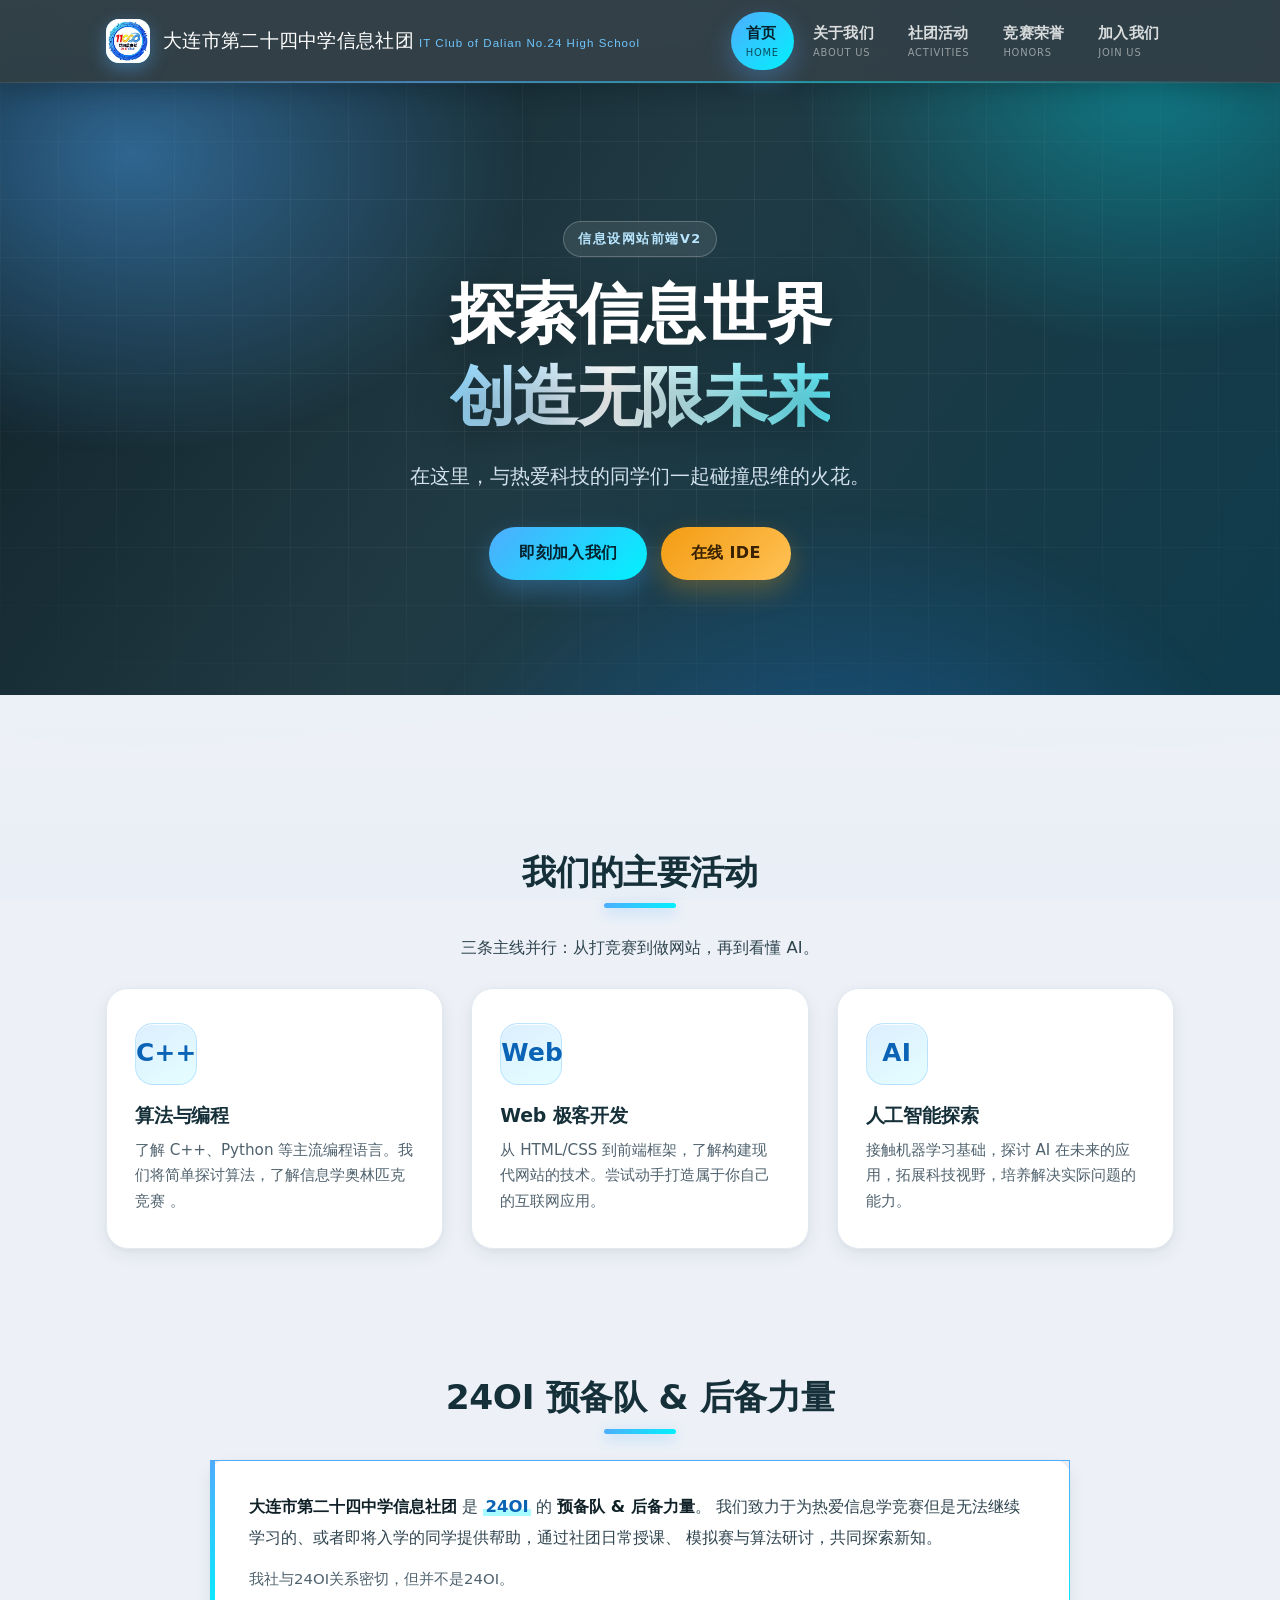
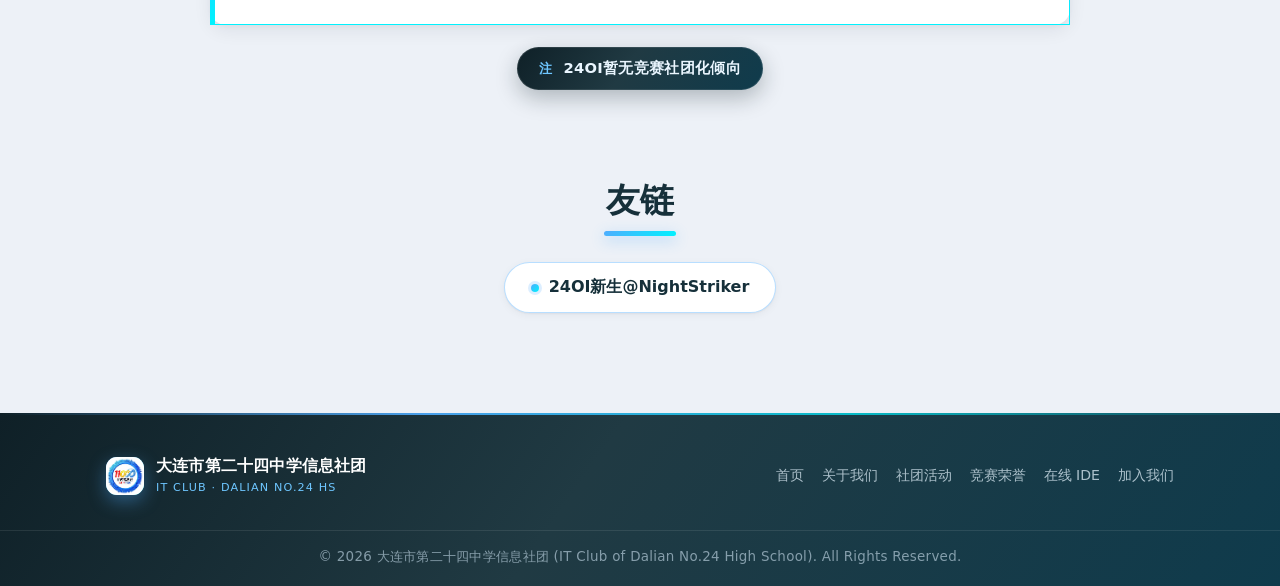
==== commit 591dc013: "Update index.html" ====
--- a/index.html
+++ b/index.html
@@ -44,7 +44,7 @@
 
         <!-- ===== Hero ===== -->
         <section class="hero">
-            <span class="eyebrow hero-fade">2025 年建社 · 面向全校开放</span>
+            <span class="eyebrow hero-fade">信息设网站前端v2</span>
             <h2 class="hero-fade">探索信息世界<br /><span class="grad">创造无限未来</span></h2>
             <p class="hero-fade">在这里，与热爱科技的同学们一起碰撞思维的火花。</p>
             <div class="btn-row hero-fade">
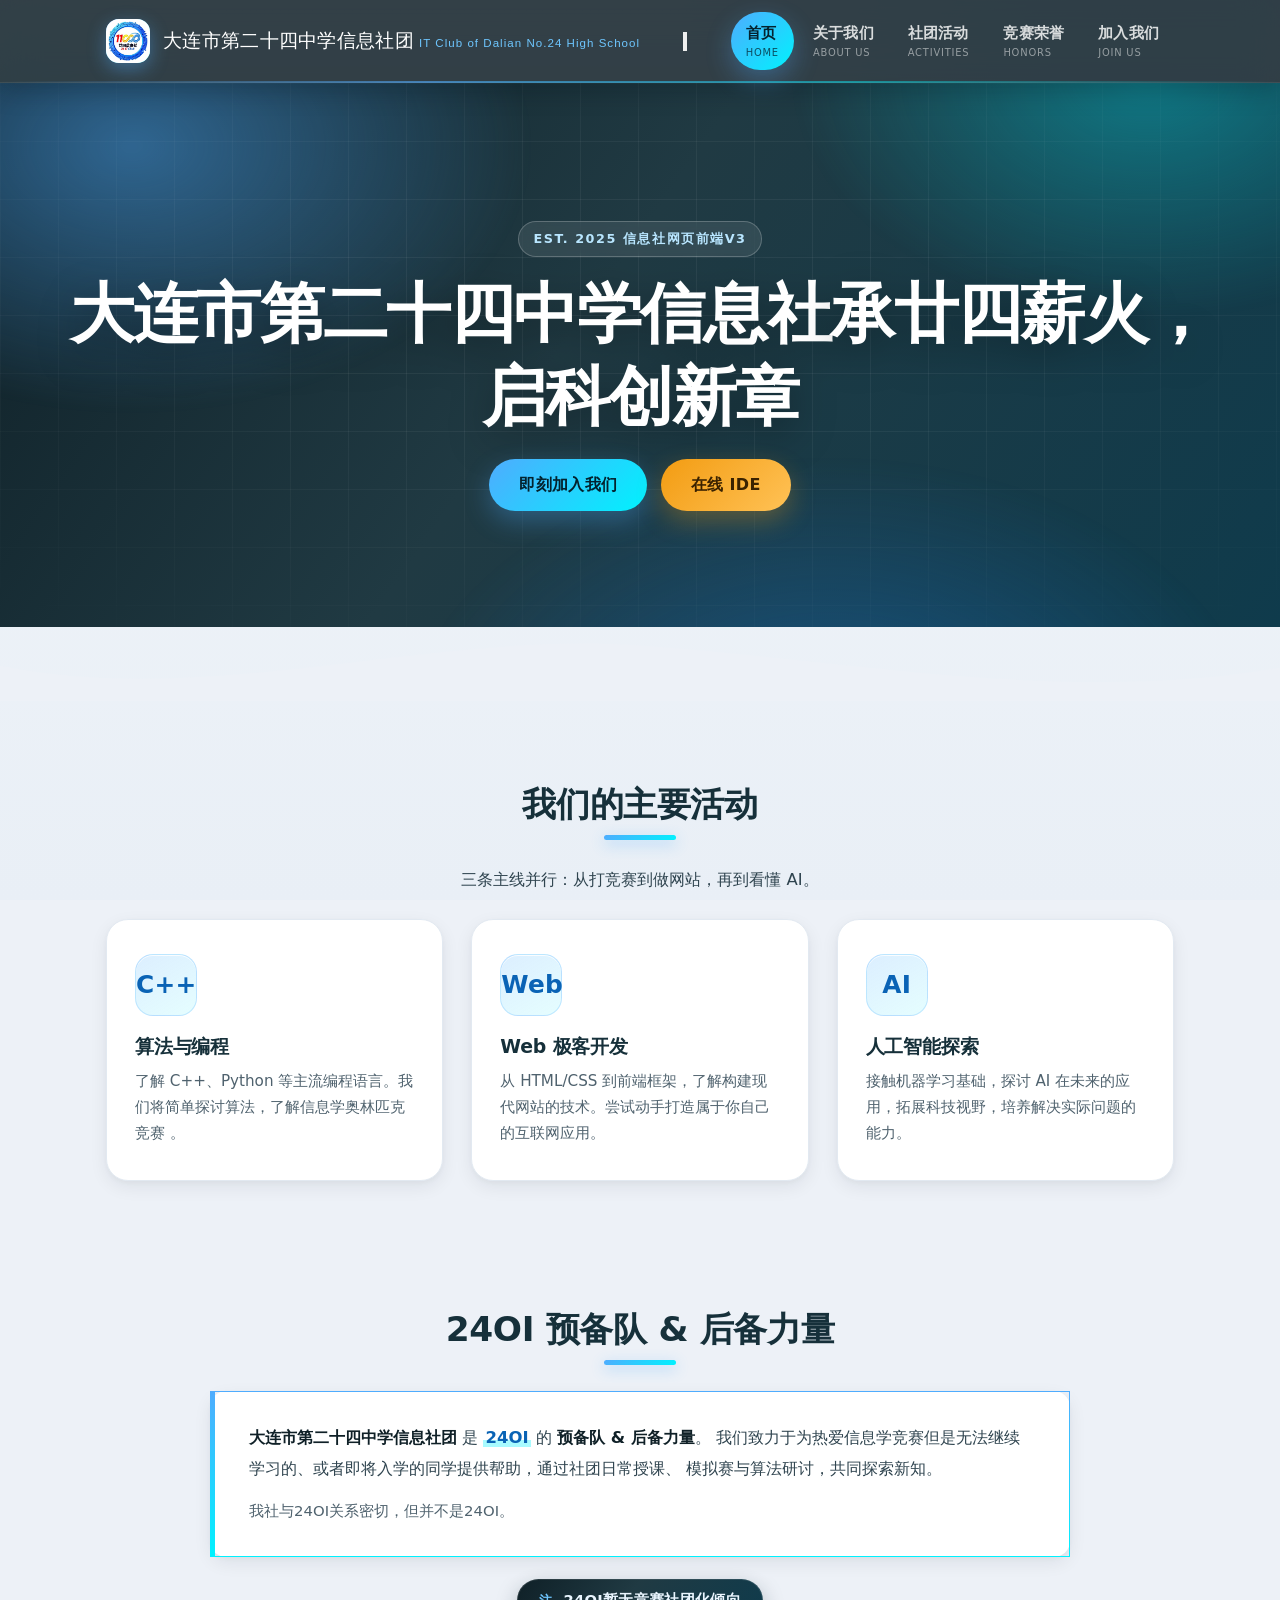
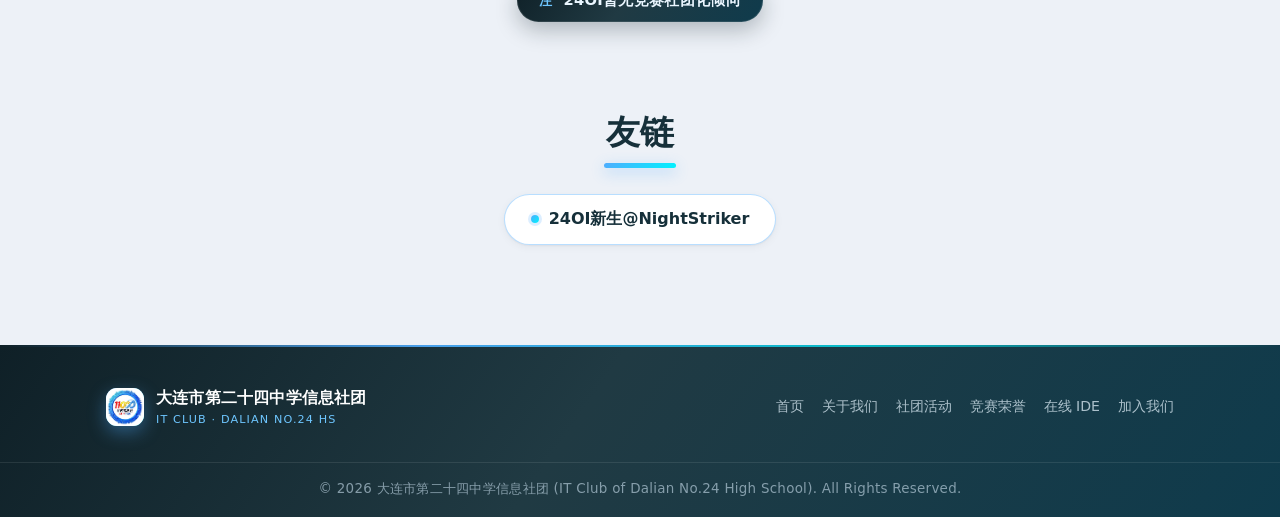
==== commit 24b9da44: "Update index.html" ====
--- a/index.html
+++ b/index.html
@@ -7,6 +7,8 @@
     <meta name="description" content="大连市第二十四中学信息社团官方网站 — 算法与编程、Web 开发、人工智能探索，24OI 预备队与后备力量。" />
     <link rel="icon" href="logo.jpg" type="image/png" />
     <link rel="stylesheet" href="theme.css" />
+    <!-- theme-boot-script -->
+    <script>(function(){try{var t=localStorage.getItem('itclub-theme');if(!t){t=(window.matchMedia&&window.matchMedia('(prefers-color-scheme: dark)').matches)?'dark':'light'}document.documentElement.setAttribute('data-theme',t)}catch(e){document.documentElement.setAttribute('data-theme','light')}})();</script>
 </head>
 <body>
 
@@ -28,6 +30,7 @@
                 <span></span><span></span><span></span>
             </button>
 
+            <button class="theme-toggle" id="themeToggle" type="button" aria-pressed="false" aria-label="切换黑夜模式" title="切换白天/黑夜模式"><svg class="tt-ico tt-sun" viewBox="0 0 24 24" fill="none" stroke="currentColor" stroke-width="2" stroke-linecap="round" aria-hidden="true"><circle cx="12" cy="12" r="4.2"></circle><path d="M12 2.5v2.4M12 19.1v2.4M2.5 12h2.4M19.1 12h2.4M5.3 5.3l1.7 1.7M17 17l1.7 1.7M18.7 5.3L17 7M7 17l-1.7 1.7"></path></svg><svg class="tt-ico tt-moon" viewBox="0 0 24 24" fill="currentColor" aria-hidden="true"><path d="M20.6 14.2A8.6 8.6 0 0 1 9.8 3.4a8.6 8.6 0 1 0 10.8 10.8Z"></path></svg><span class="tt-knob" aria-hidden="true"></span></button>
             <nav class="nav" id="siteNav" aria-label="主导航">
                 <ul class="nav-list">
                     <li><a class="nav-link" href="index.html">首页<small>Home</small></a></li>
@@ -44,9 +47,8 @@
 
         <!-- ===== Hero ===== -->
         <section class="hero">
-            <span class="eyebrow hero-fade">信息设网站前端v2</span>
-            <h2 class="hero-fade">探索信息世界<br /><span class="grad">创造无限未来</span></h2>
-            <p class="hero-fade">在这里，与热爱科技的同学们一起碰撞思维的火花。</p>
+            <span class="eyebrow hero-fade">EST. 2025 信息社网页前端v3</span>
+            <h2 class="hero-fade"><span class="hero-school">大连市第二十四中学信息社</span>承廿四薪火，启科创新章</h2>
             <div class="btn-row hero-fade">
                 <a href="contact.html" class="btn btn-primary">即刻加入我们</a>
                 <a href="ide.html" class="btn btn-amber">在线 IDE</a>
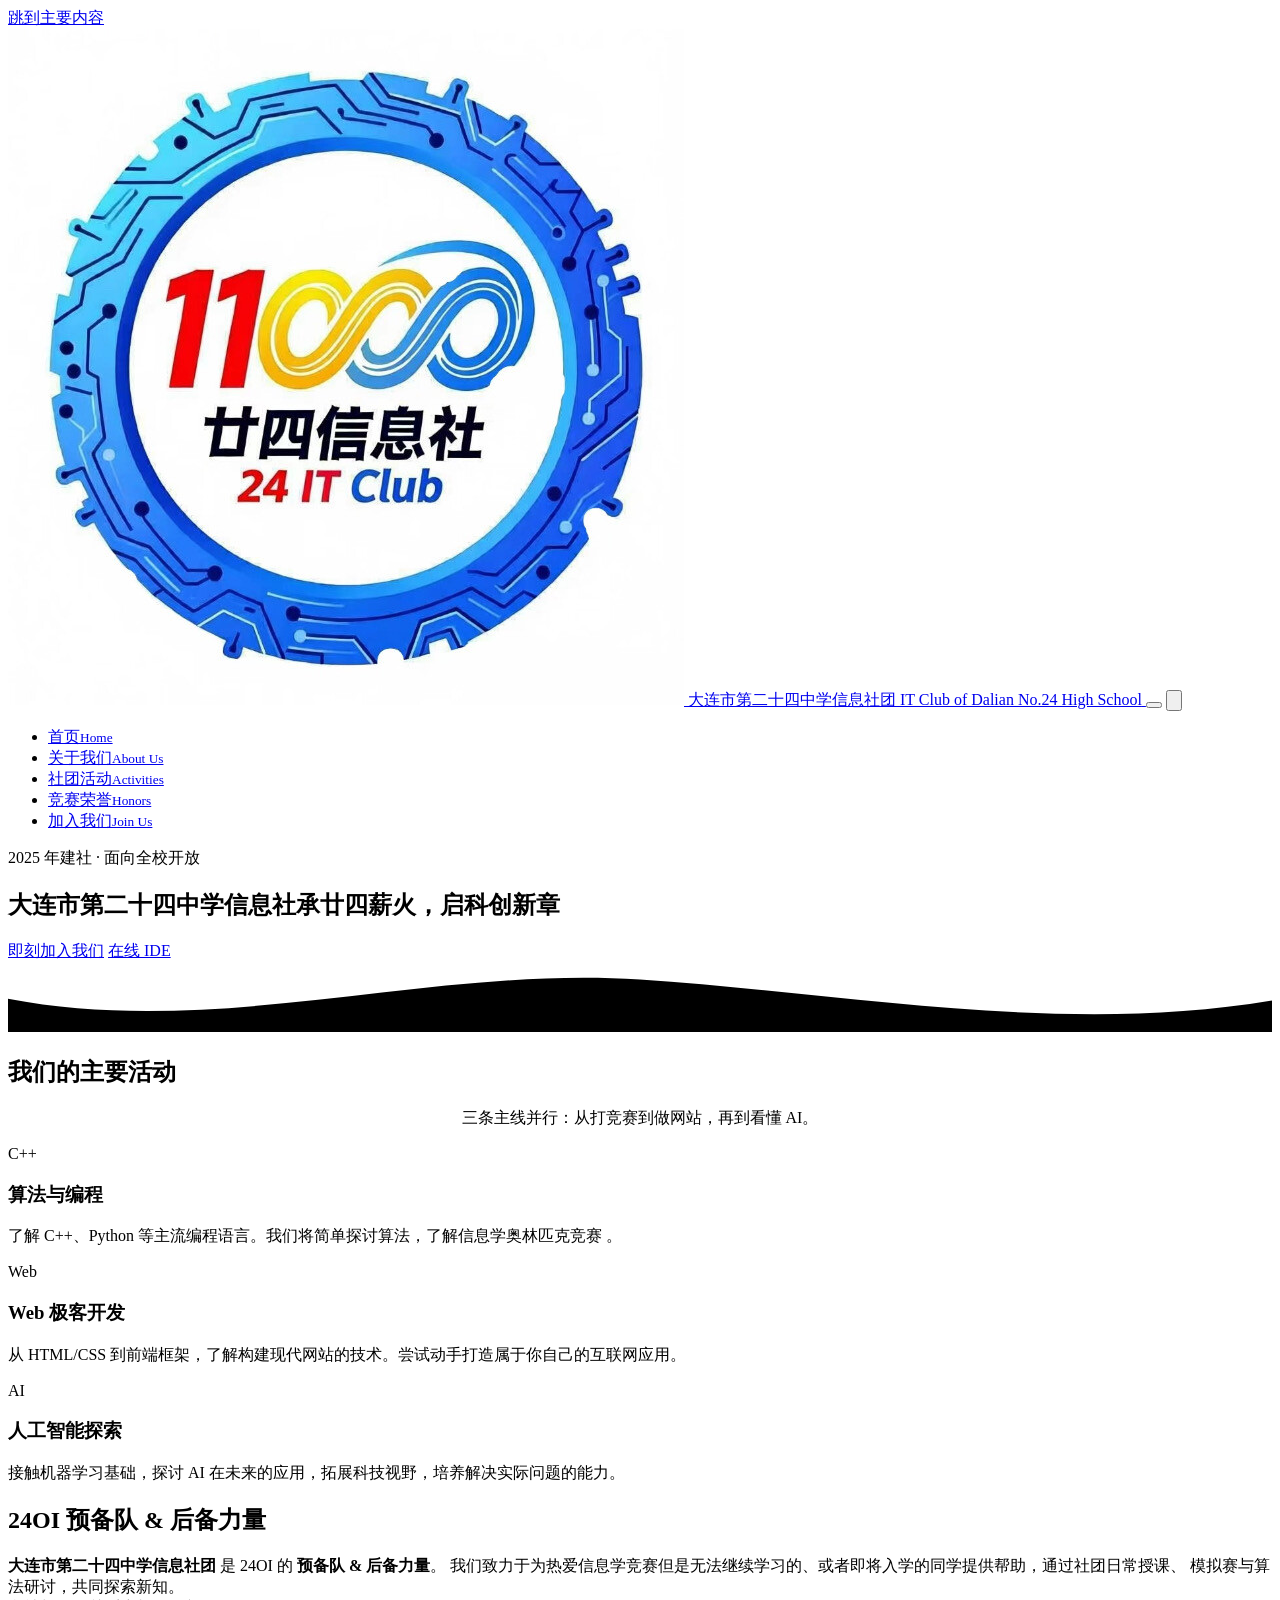
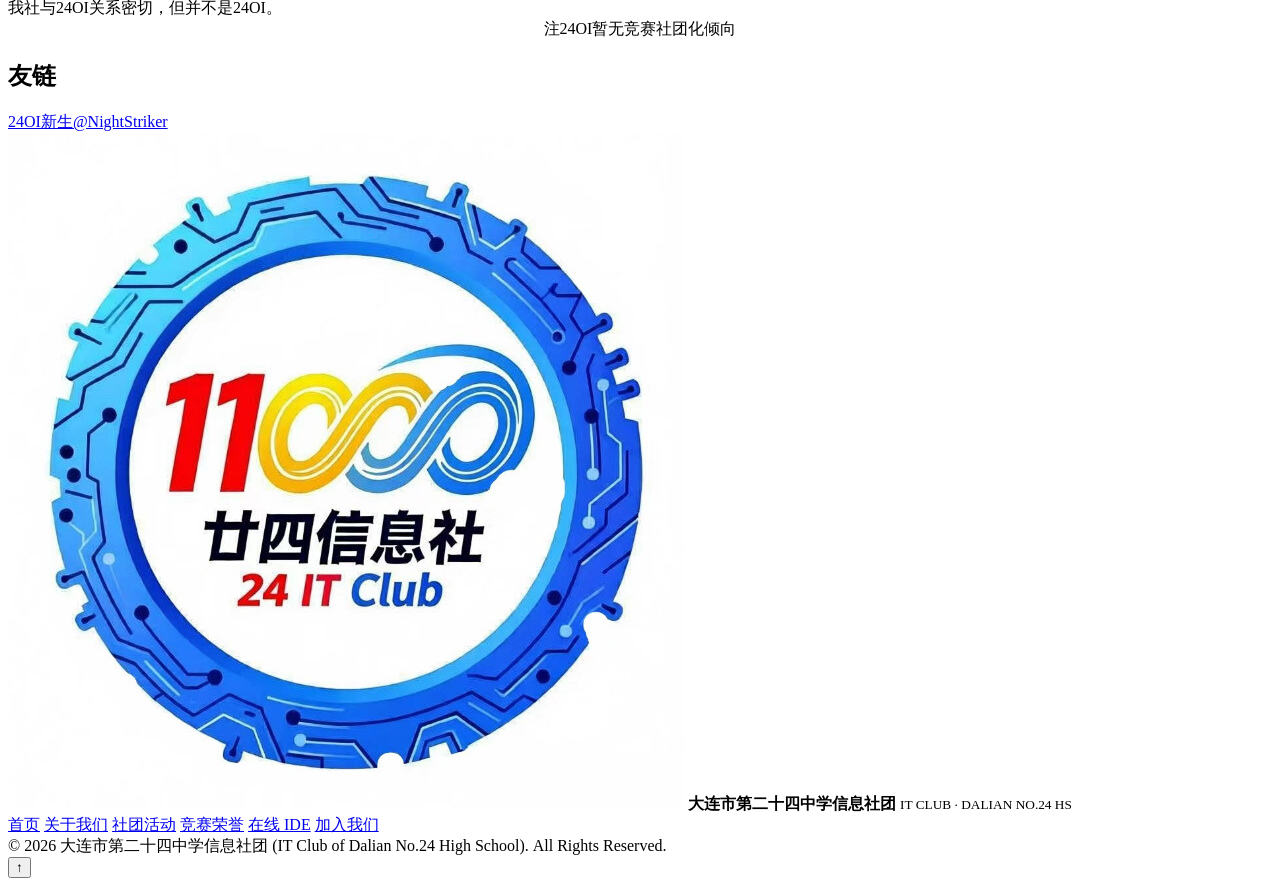
==== commit 33135656: "Update index.html" ====
--- a/index.html
+++ b/index.html
@@ -47,7 +47,7 @@
 
         <!-- ===== Hero ===== -->
         <section class="hero">
-            <span class="eyebrow hero-fade">EST. 2025 信息社网页前端v3</span>
+            <span class="eyebrow hero-fade">2025 年建社 · 面向全校开放</span>
             <h2 class="hero-fade"><span class="hero-school">大连市第二十四中学信息社</span>承廿四薪火，启科创新章</h2>
             <div class="btn-row hero-fade">
                 <a href="contact.html" class="btn btn-primary">即刻加入我们</a>
--- a/theme.css
+++ b/theme.css
@@ -1,2462 +1,153 @@
-/* =========================================================
-   大连市第二十四中学信息社团 · 全站主题样式 v2
-   设计基调：深海蓝 + 极光的品牌渐变、玻璃拟态导航、
-            柔和分层阴影、克制的微动效
-   ========================================================= */
+<!DOCTYPE html>
+<html lang="zh-CN">
+<head>
+ <meta charset="UTF-8" />
+ <meta name="viewport" content="width=device-width, initial-scale=1.0" />
+ <title>关于我们 | 大连市第二十四中学信息社团</title>
+ <meta name="description" content="了解大连市第二十四中学信息社团 — 社团概况、价值观与发展里程碑。" />
+ <link rel="icon" href="logo.jpg" type="image/png" />
+ <link rel="stylesheet" href="theme.css" />
+    <!-- theme-boot-script -->
+    <script>(function(){try{var t=localStorage.getItem('itclub-theme');if(!t){t=(window.matchMedia&&window.matchMedia('(prefers-color-scheme: dark)').matches)?'dark':'light'}document.documentElement.setAttribute('data-theme',t)}catch(e){document.documentElement.setAttribute('data-theme','light')}})();</script>
+</head>
+<body>
 
-/* ---------- 1. 设计变量 ---------- */
-:root {
-    --bg: #edf1f7;
-    --bg-soft: #f6f9fc;
-    --surface: #ffffff;
-    --surface-2: #f7fafc;
-    --ink: #0b1b24;
-    --ink-2: #2f444f;
-    --muted: #4f626e;
-    --line: #e2e9f1;
+ <a class="skip-link" href="#main">跳到主要内容</a>
+ <div class="progress" aria-hidden="true"></div>
 
-    --brand-900: #07131a;
-    --brand-800: #0f2027;
-    --brand-700: #16303a;
-    --brand-600: #203a43;
+ <!-- ===== 顶部导航 ===== -->
+ <header class="topbar">
+ <div class="topbar-inner">
+ <a class="brand" href="index.html" aria-label="大连市第二十四中学信息社团首页">
+ <span class="brand-mark"><img src="logo.jpg" alt=""></span>
+ <span class="brand-text">
+ <span class="brand-title">大连市第二十四中学信息社团</span>
+ <span class="brand-sub">IT Club of Dalian No.24 High School</span>
+ </span>
+ </a>
 
-    --accent: #4facfe;
-    --accent-2: #00f2fe;
-    --accent-deep: #0a63b5;
-    --amber: #f39c12;
-    --amber-2: #ffc256;
+ <button class="nav-toggle" type="button" aria-expanded="false" aria-controls="siteNav" aria-label="展开导航菜单">
+ <span></span><span></span><span></span>
+ </button>
 
-    --grad-accent: linear-gradient(135deg, #4facfe 0%, #00f2fe 100%);
-    --grad-amber: linear-gradient(135deg, #f39c12 0%, #ffc256 100%);
-    --grad-brand: linear-gradient(125deg, #0f2027 0%, #203a43 45%, #0f3b4c 100%);
+ <button class="theme-toggle" id="themeToggle" type="button" aria-pressed="false" aria-label="切换黑夜模式" title="切换白天/黑夜模式"><svg class="tt-ico tt-sun" viewBox="0 0 24 24" fill="none" stroke="currentColor" stroke-width="2" stroke-linecap="round" aria-hidden="true"><circle cx="12" cy="12" r="4.2"></circle><path d="M12 2.5v2.4M12 19.1v2.4M2.5 12h2.4M19.1 12h2.4M5.3 5.3l1.7 1.7M17 17l1.7 1.7M18.7 5.3L17 7M7 17l-1.7 1.7"></path></svg><svg class="tt-ico tt-moon" viewBox="0 0 24 24" fill="currentColor" aria-hidden="true"><path d="M20.6 14.2A8.6 8.6 0 0 1 9.8 3.4a8.6 8.6 0 1 0 10.8 10.8Z"></path></svg><span class="tt-knob" aria-hidden="true"></span></button>
+ <nav class="nav" id="siteNav" aria-label="主导航">
+ <ul class="nav-list">
+ <li><a class="nav-link" href="index.html">首页<small>Home</small></a></li>
+ <li><a class="nav-link" href="info.html">关于我们<small>About Us</small></a></li>
+ <li><a class="nav-link" href="act.html">社团活动<small>Activities</small></a></li>
+ <li><a class="nav-link" href="honors.html">竞赛荣誉<small>Honors</small></a></li>
+ <li><a class="nav-link" href="contact.html">加入我们<small>Join Us</small></a></li>
+ </ul>
+ </nav>
+ </div>
+ </header>
 
-    --r-sm: 10px;
-    --r-md: 16px;
-    --r-lg: 22px;
-    --r-xl: 30px;
-    --pill: 999px;
+ <main id="main">
 
-    --sh-1: 0 1px 2px rgba(11, 27, 36, .05), 0 2px 8px rgba(11, 27, 36, .05);
-    --sh-2: 0 6px 18px rgba(11, 27, 36, .07), 0 2px 6px rgba(11, 27, 36, .04);
-    --sh-3: 0 18px 40px rgba(11, 27, 36, .12), 0 4px 12px rgba(11, 27, 36, .06);
-    --sh-accent: 0 10px 26px rgba(79, 172, 254, .32);
-    --sh-amber: 0 10px 26px rgba(243, 156, 18, .30);
+ <!-- ===== 页头横幅 ===== -->
+ <section class="page-hero">
+ <span class="breadcrumb"><a href="index.html">首页</a> / 关于我们</span>
+ <h2>关于我们</h2>
+ <p>了解大连市第二十四中学信息社团 — 一群热爱科技、追求卓越的少年</p>
+ </section>
 
-    --pad: clamp(16px, 5vw, 56px);
-    --maxw: 1180px;
-    --ease: cubic-bezier(.22, .61, .36, 1);
-    --t-fast: .18s var(--ease);
-    --t: .28s var(--ease);
-    --t-slow: .55s var(--ease);
+ <div class="content">
 
-    --font: 'PingFang SC', 'HarmonyOS Sans SC', 'Microsoft YaHei', 'Segoe UI', Roboto, system-ui, sans-serif;
-    --font-mono: 'JetBrains Mono', 'Fira Code', 'Cascadia Code', Consolas, 'Courier New', monospace;
-}
+ <!-- 社团概况 -->
+ <section class="block">
+ <h3 class="section-title reveal">社团概况</h3>
+ <div class="split">
+ <div class="prose reveal">
+ <p><strong>大连市第二十四中学信息社团</strong> 成立于2025年，是校内最具活力的科技类社团之一。我们汇聚了来自各年级对计算机科学、信息技术、人工智能等领域充满热情的同学。</p>
+ <p>依托于24OI，社团致力于为成员提供学习前沿技术、参与竞赛实践、孵化创意项目的平台。无论是零基础的初学者，还是已有经验的"小极客"，都能在这里找到属于自己的成长路径。</p>
+ <p>多年来，社团成员在信息学奥林匹克竞赛（NOIP/CSP）等赛事中屡获佳绩。</p>
+ <p class="fine">注：我社虽与24OI关系密切，但24OI目前没有竞赛社团化的倾向</p>
+ </div>
+ <aside class="facts reveal">
+ <h3> 社团速览</h3>
+ <ul>
+ <li><span class="i"></span> 成立时间：2025年</li>
+ <li><span class="i"></span> 在册社员：30+</li>
+ <li><span class="i"></span> 每周活动：1节社团课（周五下午）</li>
+ <li><span class="i"></span> 指导老师：信息竞赛教练周亚娟老师</li>
+ </ul>
+ </aside>
+ </div>
+ </section>
 
-/* ---------- 2. 基础重置 ---------- */
-*,
-*::before,
-*::after {
-    margin: 0;
-    padding: 0;
-    box-sizing: border-box;
-}
+ <!-- 价值观 -->
+ <section class="block">
+ <h3 class="section-title reveal">价值观</h3>
+ <div class="values">
+ <div class="value reveal-in" data-reveal-group="values">
+ <span class="icon"></span>
+ <h4>探索精神</h4>
+ </div>
+ <div class="value reveal-in" data-reveal-group="values">
+ <span class="icon"></span>
+ <h4>创新实践</h4>
+ </div>
+ <div class="value reveal-in" data-reveal-group="values">
+ <span class="icon"></span>
+ <h4>协作分享</h4>
+ </div>
+ <div class="value reveal-in" data-reveal-group="values">
+ <span class="icon"></span>
+ <h4>追求卓越</h4>
+ </div>
+ </div>
+ </section>
 
-html {
-    -webkit-text-size-adjust: 100%;
-    scroll-behavior: smooth;
-}
+ <!-- 发展里程碑 -->
+ <section class="block">
+ <h3 class="section-title reveal">发展里程碑</h3>
+ <div class="milestones">
+ <div class="milestone reveal-in" data-reveal-group="miles">
+ <span class="date">2025.10</span>
+ <p>社团正式成立，首批成员15人</p>
+ </div>
+ <div class="milestone reveal-in" data-reveal-group="miles">
+ <span class="date">2025.11</span>
+ <p>我社成员在NOIP 2025中斩获佳绩</p>
+ </div>
+ <div class="milestone reveal-in" data-reveal-group="miles">
+ <span class="date">2026.07</span>
+ <p>我社成员在NOI 2026中斩获铜牌</p>
+ </div>
+ </div>
+ </section>
 
-body {
-    font-family: var(--font);
-    background: var(--bg);
-    color: var(--ink);
-    line-height: 1.68;
-    min-height: 100vh;
-    display: flex;
-    flex-direction: column;
-    overflow-x: hidden;
-    -webkit-font-smoothing: antialiased;
-    text-rendering: optimizeLegibility;
-}
+ </div>
 
-main {
-    flex: 1 0 auto;
-}
+ </main>
 
-/* 页面底层光晕 */
-body::before {
-    content: '';
-    position: fixed;
-    inset: 0;
-    z-index: -1;
-    pointer-events: none;
-    background:
-        radial-gradient(58% 42% at 88% -6%, rgba(79, 172, 254, .16), transparent 62%),
-        radial-gradient(46% 38% at -8% 18%, rgba(0, 242, 254, .12), transparent 60%),
-        linear-gradient(180deg, #f2f6fa 0%, #e9eff6 100%);
-}
+ <!-- ===== 页脚 ===== -->
+ <footer>
+ <div class="footer-inner">
+ <div class="footer-brand">
+ <span class="brand-mark"><img src="logo.jpg" alt=""></span>
+ <span>
+ <strong>大连市第二十四中学信息社团</strong>
+ <small>IT CLUB · DALIAN NO.24 HS</small>
+ </span>
+ </div>
+ <nav class="footer-nav" aria-label="页脚导航">
+ <a href="index.html">首页</a>
+ <a href="info.html">关于我们</a>
+ <a href="act.html">社团活动</a>
+ <a href="honors.html">竞赛荣誉</a>
+ <a href="ide.html">在线 IDE</a>
+ <a href="contact.html">加入我们</a>
+ </nav>
+ </div>
+ <div class="footer-bottom">
+ &copy; 2026 大连市第二十四中学信息社团 (IT Club of Dalian No.24 High School). All Rights Reserved.
+ </div>
+ </footer>
 
-h1, h2, h3, h4 {
-    line-height: 1.28;
-    color: var(--ink);
-    font-weight: 700;
-    letter-spacing: -.01em;
-}
+ <button class="to-top" id="toTop" type="button" aria-label="回到顶部">↑</button>
+ <script src="theme.js"></script>
 
-/* 深色底（导航 / 横幅 / 页脚）上的标题必须显式反白，
-   否则会被上面的全局标题色染成近黑，与背景糊在一起 */
-.topbar h1,
-.topbar h2,
-.topbar h3,
-.topbar h4,
-.hero h1,
-.hero h2,
-.hero h3,
-.hero h4,
-.page-hero h1,
-.page-hero h2,
-.page-hero h3,
-.page-hero h4,
-footer h1,
-footer h2,
-footer h3,
-footer h4,
-thead th {
-    color: #fff;
-}
-
-a {
-    color: inherit;
-    text-decoration: none;
-}
-
-img {
-    display: block;
-    max-width: 100%;
-}
-
-ul {
-    list-style: none;
-}
-
-::selection {
-    background: rgba(79, 172, 254, .28);
-    color: var(--brand-900);
-}
-
-:focus-visible {
-    outline: 2.5px solid var(--accent-deep);
-    outline-offset: 3px;
-    border-radius: 6px;
-}
-
-/* 细滚动条 */
-* {
-    scrollbar-width: thin;
-    scrollbar-color: rgba(79, 172, 254, .6) transparent;
-}
-
-::-webkit-scrollbar {
-    width: 10px;
-    height: 10px;
-}
-
-::-webkit-scrollbar-track {
-    background: transparent;
-}
-
-::-webkit-scrollbar-thumb {
-    background: linear-gradient(180deg, #7dbdf7, #4facfe);
-    border: 2px solid transparent;
-    background-clip: padding-box;
-    border-radius: var(--pill);
-}
-
-::-webkit-scrollbar-thumb:hover {
-    background: linear-gradient(180deg, #4facfe, #00d5e8);
-    background-clip: padding-box;
-}
-
-.skip-link {
-    position: absolute;
-    left: 12px;
-    top: -60px;
-    z-index: 2000;
-    background: var(--brand-800);
-    color: #fff;
-    padding: 10px 18px;
-    border-radius: 0 0 12px 12px;
-    font-size: .9rem;
-    transition: top var(--t);
-}
-
-.skip-link:focus {
-    top: 0;
-}
-
-/* 仅供读屏设备 */
-.sr-only {
-    position: absolute;
-    width: 1px;
-    height: 1px;
-    padding: 0;
-    margin: -1px;
-    overflow: hidden;
-    clip: rect(0, 0, 0, 0);
-    clip-path: inset(50%);
-    white-space: nowrap;
-    border: 0;
-}
-
-/* ---------- 3. 版式骨架 ---------- */
-.wrap {
-    width: 100%;
-    max-width: var(--maxw);
-    margin-inline: auto;
-    padding-inline: var(--pad);
-}
-
-.section {
-    padding-block: clamp(44px, 7vw, 82px);
-}
-
-.section--tight {
-    padding-block: clamp(26px, 4vw, 44px);
-}
-
-.eyebrow {
-    display: inline-flex;
-    align-items: center;
-    gap: 8px;
-    font-size: .8rem;
-    font-weight: 700;
-    letter-spacing: .12em;
-    text-transform: uppercase;
-    color: var(--accent-deep);
-    background: rgba(79, 172, 254, .1);
-    border: 1px solid rgba(79, 172, 254, .22);
-    padding: 6px 14px;
-    border-radius: var(--pill);
-    margin-bottom: 16px;
-}
-
-.section-title {
-    font-size: clamp(1.5rem, 3.1vw, 2.15rem);
-    color: var(--brand-700);
-    display: inline-block;
-    position: relative;
-    padding-bottom: 14px;
-    margin-bottom: 26px;
-}
-
-.section-title::after {
-    content: '';
-    position: absolute;
-    left: 0;
-    bottom: 0;
-    width: 54px;
-    height: 5px;
-    border-radius: var(--pill);
-    background: var(--grad-accent);
-    box-shadow: 0 4px 14px rgba(79, 172, 254, .45);
-}
-
-.section-title--center {
-    display: block;
-    text-align: center;
-}
-
-.section-title--center::after {
-    left: 50%;
-    transform: translateX(-50%);
-    width: 72px;
-}
-
-.section-lead {
-    color: var(--ink-2);
-    max-width: 720px;
-    margin-bottom: 26px;
-    font-size: 1.03rem;
-}
-
-/* ---------- 4. 顶部导航 ---------- */
-.topbar {
-    position: sticky;
-    top: 0;
-    z-index: 1000;
-    background: rgba(9, 24, 31, .82);
-    backdrop-filter: blur(18px) saturate(160%);
-    -webkit-backdrop-filter: blur(18px) saturate(160%);
-    border-bottom: 1px solid rgba(255, 255, 255, .08);
-    box-shadow: 0 6px 24px rgba(7, 19, 26, .28);
-}
-
-.topbar::after {
-    content: '';
-    position: absolute;
-    inset-inline: 0;
-    bottom: -1px;
-    height: 2px;
-    background: linear-gradient(90deg, transparent, rgba(79, 172, 254, .85), rgba(0, 242, 254, .65), transparent);
-    opacity: .7;
-}
-
-.topbar-inner {
-    width: 100%;
-    max-width: var(--maxw);
-    margin-inline: auto;
-    padding: 12px var(--pad);
-    display: flex;
-    align-items: center;
-    justify-content: space-between;
-    gap: 18px;
-}
-
-.brand {
-    display: flex;
-    align-items: center;
-    gap: 13px;
-    min-width: 0;
-}
-
-.brand-mark {
-    width: 44px;
-    height: 44px;
-    flex-shrink: 0;
-    border-radius: 13px;
-    overflow: hidden;
-    background: var(--grad-accent);
-    display: grid;
-    place-items: center;
-    box-shadow: 0 6px 18px rgba(79, 172, 254, .4), inset 0 0 0 1px rgba(255, 255, 255, .35);
-    transition: transform var(--t), box-shadow var(--t);
-}
-
-.brand:hover .brand-mark {
-    transform: rotate(-5deg) scale(1.06);
-    box-shadow: 0 10px 26px rgba(0, 242, 254, .48), inset 0 0 0 1px rgba(255, 255, 255, .5);
-}
-
-.brand-mark img {
-    width: 100%;
-    height: 100%;
-    object-fit: cover;
-}
-
-.brand-text {
-    min-width: 0;
-}
-
-.brand-text h1,
-.brand-text .brand-title {
-    font-size: clamp(1rem, 1.9vw, 1.2rem);
-    color: #fff;
-    letter-spacing: .3px;
-    white-space: nowrap;
-    overflow: hidden;
-    text-overflow: ellipsis;
-}
-
-.brand-text p,
-.brand-text .brand-sub {
-    font-size: .72rem;
-    letter-spacing: .09em;
-    color: #6ec6ff;
-    font-family: 'Segoe UI', Tahoma, Geneva, Verdana, sans-serif;
-    white-space: nowrap;
-    overflow: hidden;
-    text-overflow: ellipsis;
-}
-
-/* 汉堡按钮（仅窄屏） */
-.nav-toggle {
-    display: none;
-    width: 44px;
-    height: 40px;
-    border: 1px solid rgba(255, 255, 255, .18);
-    background: rgba(255, 255, 255, .06);
-    border-radius: 12px;
-    cursor: pointer;
-    padding: 0;
-    position: relative;
-    flex-shrink: 0;
-    transition: background var(--t-fast), border-color var(--t-fast);
-}
-
-.nav-toggle:hover {
-    background: rgba(79, 172, 254, .18);
-    border-color: rgba(79, 172, 254, .5);
-}
-
-.nav-toggle span {
-    position: absolute;
-    left: 11px;
-    right: 11px;
-    height: 2px;
-    border-radius: 2px;
-    background: #eaf4ff;
-    transition: transform var(--t), opacity var(--t-fast), width var(--t);
-}
-
-.nav-toggle span:nth-child(1) { top: 13px; }
-.nav-toggle span:nth-child(2) { top: 19px; width: 14px; }
-.nav-toggle span:nth-child(3) { top: 25px; }
-
-.nav-toggle[aria-expanded="true"] span:nth-child(1) { transform: translateY(6px) rotate(45deg); }
-.nav-toggle[aria-expanded="true"] span:nth-child(2) { opacity: 0; }
-.nav-toggle[aria-expanded="true"] span:nth-child(3) { transform: translateY(-6px) rotate(-45deg); }
-
-.nav-list {
-    display: flex;
-    align-items: center;
-    gap: 4px;
-}
-
-.nav-list li {
-    position: relative;
-}
-
-.nav-link {
-    display: block;
-    padding: 9px 15px;
-    border-radius: var(--pill);
-    color: rgba(255, 255, 255, .82);
-    font-size: .95rem;
-    font-weight: 600;
-    letter-spacing: .2px;
-    position: relative;
-    transition: color var(--t-fast), background var(--t-fast), transform var(--t-fast);
-}
-
-.nav-link:hover {
-    color: #fff;
-    background: rgba(79, 172, 254, .16);
-}
-
-.nav-link small {
-    display: block;
-    font-size: .62rem;
-    font-weight: 500;
-    letter-spacing: .08em;
-    opacity: .6;
-    text-transform: uppercase;
-    margin-top: -2px;
-}
-
-.nav-link.is-active {
-    color: #04222e;
-    background: var(--grad-accent);
-    box-shadow: var(--sh-accent);
-}
-
-.nav-link.is-active small {
-    opacity: .75;
-}
-
-/* ---------- 5. 按钮 ---------- */
-.btn {
-    position: relative;
-    overflow: hidden;
-    display: inline-flex;
-    align-items: center;
-    justify-content: center;
-    gap: 9px;
-    padding: 13px 30px;
-    border: 0;
-    border-radius: var(--pill);
-    font-family: inherit;
-    font-size: 1rem;
-    font-weight: 700;
-    letter-spacing: .3px;
-    color: #fff;
-    cursor: pointer;
-    isolation: isolate;
-    transition: transform var(--t), box-shadow var(--t), filter var(--t);
-}
-
-.btn::after {
-    content: '';
-    position: absolute;
-    inset: 0;
-    z-index: 1;
-    background: linear-gradient(110deg, transparent 20%, rgba(255, 255, 255, .42) 45%, transparent 70%);
-    transform: translateX(-115%);
-    transition: transform .7s var(--ease);
-}
-
-.btn:hover {
-    transform: translateY(-3px);
-}
-
-.btn:hover::after {
-    transform: translateX(115%);
-}
-
-.btn:active {
-    transform: translateY(-1px) scale(.985);
-}
-
-.btn-primary {
-    background: var(--grad-accent);
-    box-shadow: var(--sh-accent);
-    color: #03222e;
-}
-
-.btn-primary:hover {
-    box-shadow: 0 16px 34px rgba(0, 242, 254, .42);
-}
-
-.btn-amber {
-    background: var(--grad-amber);
-    box-shadow: var(--sh-amber);
-    color: #3a2200;
-}
-
-.btn-amber:hover {
-    box-shadow: 0 16px 34px rgba(243, 156, 18, .4);
-}
-
-.btn-ghost {
-    background: rgba(255, 255, 255, .1);
-    border: 1px solid rgba(255, 255, 255, .32);
-    color: #fff;
-    backdrop-filter: blur(6px);
-}
-
-.btn-ghost:hover {
-    background: rgba(255, 255, 255, .2);
-}
-
-.btn-outline {
-    background: var(--surface);
-    color: var(--accent-deep);
-    border: 1.5px solid rgba(79, 172, 254, .5);
-    box-shadow: var(--sh-1);
-}
-
-.btn-outline:hover {
-    background: rgba(79, 172, 254, .08);
-    border-color: var(--accent);
-}
-
-.btn-row {
-    display: flex;
-    flex-wrap: wrap;
-    gap: 14px;
-    justify-content: center;
-}
-
-/* ---------- 6. 首页 Hero ---------- */
-.hero {
-    position: relative;
-    overflow: hidden;
-    background: var(--grad-brand);
-    color: #fff;
-    padding: clamp(64px, 11vw, 138px) var(--pad) clamp(56px, 9vw, 116px);
-    text-align: center;
-    isolation: isolate;
-}
-
-/* 极光光斑 */
-.hero::before {
-    content: '';
-    position: absolute;
-    inset: -30% -12%;
-    z-index: -2;
-    background:
-        radial-gradient(38% 46% at 18% 26%, rgba(79, 172, 254, .48), transparent 66%),
-        radial-gradient(34% 42% at 82% 18%, rgba(0, 242, 254, .34), transparent 66%),
-        radial-gradient(40% 50% at 62% 96%, rgba(26, 127, 224, .4), transparent 68%);
-    filter: blur(6px);
-    animation: drift 22s ease-in-out infinite alternate;
-}
-
-@keyframes drift {
-    from { transform: translate3d(-2%, -1%, 0) scale(1); }
-    to { transform: translate3d(3%, 2%, 0) scale(1.08); }
-}
-
-/* 网格 + 光带 */
-.hero::after {
-    content: '';
-    position: absolute;
-    inset: 0;
-    z-index: -1;
-    background-image:
-        linear-gradient(rgba(255, 255, 255, .055) 1px, transparent 1px),
-        linear-gradient(90deg, rgba(255, 255, 255, .055) 1px, transparent 1px);
-    background-size: 58px 58px;
-    mask-image: radial-gradient(78% 76% at 50% 42%, #000 32%, transparent 100%);
-    -webkit-mask-image: radial-gradient(78% 76% at 50% 42%, #000 32%, transparent 100%);
-}
-
-.hero .eyebrow {
-    color: #b9e6ff;
-    background: rgba(255, 255, 255, .09);
-    border-color: rgba(255, 255, 255, .22);
-    backdrop-filter: blur(8px);
-}
-
-.hero h2 {
-    font-size: clamp(2rem, 6.1vw, 4.05rem);
-    font-weight: 800;
-    letter-spacing: -.025em;
-    margin-bottom: 20px;
-    text-shadow: 0 12px 40px rgba(0, 0, 0, .35);
-}
-
-.hero h2 .grad {
-    background: linear-gradient(96deg, #8fd8ff 0%, #ffffff 42%, #58e9f8 100%);
-    -webkit-background-clip: text;
-    background-clip: text;
-    -webkit-text-fill-color: transparent;
-    color: transparent;
-}
-
-.hero p {
-    font-size: clamp(1rem, 2.2vw, 1.28rem);
-    color: rgba(226, 240, 250, .92);
-    max-width: 640px;
-    margin: 0 auto 34px;
-}
-
-.hero-fade {
-    opacity: 0;
-    transform: translateY(26px);
-    animation: riseIn .95s var(--ease) forwards;
-}
-
-.hero-fade:nth-child(2) { animation-delay: .06s; }
-.hero-fade:nth-child(3) { animation-delay: .16s; }
-.hero-fade:nth-child(4) { animation-delay: .26s; }
-.hero-fade:nth-child(5) { animation-delay: .36s; }
-
-@keyframes riseIn {
-    to { opacity: 1; transform: none; }
-}
-
-/* 底部弧形收边 */
-.hero-curve {
-    display: block;
-    width: 100%;
-    height: clamp(38px, 6vw, 74px);
-    margin-bottom: -1px;
-}
-
-.hero-curve path {
-    fill: var(--bg);
-}
-
-/* ---------- 7. 通用卡片 ---------- */
-.grid {
-    display: grid;
-    gap: clamp(18px, 2.4vw, 28px);
-}
-
-.grid--3 {
-    grid-template-columns: repeat(auto-fit, minmax(258px, 1fr));
-}
-
-.grid--4 {
-    grid-template-columns: repeat(auto-fit, minmax(180px, 1fr));
-}
-
-.card {
-    position: relative;
-    background: var(--surface);
-    border: 1px solid var(--line);
-    border-radius: var(--r-lg);
-    padding: clamp(24px, 3vw, 34px) clamp(20px, 2.4vw, 28px);
-    box-shadow: var(--sh-2);
-    overflow: hidden;
-    transition: transform var(--t), box-shadow var(--t), border-color var(--t);
-}
-
-/* 顶部渐变描边 */
-.card::before {
-    content: '';
-    position: absolute;
-    inset-inline: 0;
-    top: 0;
-    height: 3px;
-    background: var(--grad-accent);
-    transform: scaleX(0);
-    transform-origin: left;
-    transition: transform var(--t-slow);
-}
-
-.card::after {
-    content: '';
-    position: absolute;
-    width: 210px;
-    height: 210px;
-    right: -110px;
-    top: -110px;
-    border-radius: 50%;
-    background: radial-gradient(circle, rgba(79, 172, 254, .16), transparent 68%);
-    opacity: 0;
-    transition: opacity var(--t);
-    pointer-events: none;
-}
-
-.card:hover {
-    transform: translateY(-9px);
-    border-color: rgba(79, 172, 254, .42);
-    box-shadow: var(--sh-3);
-}
-
-.card:hover::before {
-    transform: scaleX(1);
-}
-
-.card:hover::after {
-    opacity: 1;
-}
-
-.card-icon {
-    width: 62px;
-    height: 62px;
-    display: grid;
-    place-items: center;
-    font-size: 1.55rem;
-    font-weight: 800;
-    letter-spacing: .01em;
-    color: var(--accent-deep);
-    line-height: 1;
-    border-radius: 18px;
-    margin-bottom: 18px;
-    background: linear-gradient(150deg, rgba(79, 172, 254, .2), rgba(0, 242, 254, .1));
-    border: 1px solid rgba(79, 172, 254, .26);
-    box-shadow: inset 0 1px 0 rgba(255, 255, 255, .8);
-    transition: transform var(--t), box-shadow var(--t);
-}
-
-.card:hover .card-icon {
-    transform: translateY(-3px) scale(1.05) rotate(-4deg);
-    box-shadow: 0 10px 22px rgba(79, 172, 254, .28), inset 0 1px 0 rgba(255, 255, 255, .9);
-}
-
-.card h3 {
-    font-size: 1.18rem;
-    color: var(--brand-700);
-    margin-bottom: 11px;
-}
-
-.card p {
-    color: var(--muted);
-    font-size: .95rem;
-}
-
-/* ---------- 8. 预备队说明块 ---------- */
-.callout {
-    position: relative;
-    background: var(--surface);
-    border: 1px solid var(--line);
-    border-left: 5px solid transparent;
-    border-image: linear-gradient(180deg, #4facfe, #00f2fe) 1;
-    border-radius: var(--r-md);
-    padding: clamp(20px, 3vw, 30px) clamp(22px, 3.4vw, 34px);
-    box-shadow: var(--sh-2);
-    max-width: 860px;
-    margin-inline: auto;
-    color: var(--ink-2);
-    font-size: 1.03rem;
-    line-height: 1.9;
-}
-
-.callout strong {
-    color: var(--brand-800);
-}
-
-.callout .hl {
-    color: var(--accent-deep);
-    font-weight: 800;
-    background: linear-gradient(transparent 62%, rgba(0, 242, 254, .34) 0);
-    padding: 0 2px;
-}
-
-.callout .note {
-    display: inline-block;
-    margin-top: 12px;
-    font-size: .93rem;
-    color: var(--muted);
-}
-
-.pill-note {
-    display: inline-flex;
-    align-items: center;
-    gap: 10px;
-    margin-top: 22px;
-    padding: 9px 22px;
-    border-radius: var(--pill);
-    background: var(--grad-brand);
-    color: #eaf6ff;
-    font-size: .92rem;
-    font-weight: 600;
-    letter-spacing: .3px;
-    box-shadow: 0 8px 22px rgba(15, 32, 39, .28), inset 0 0 0 1px rgba(255, 255, 255, .1);
-}
-
-.pill-note span {
-    font-size: .8rem;
-    font-weight: 800;
-    color: #6ec6ff;
-    text-transform: uppercase;
-    letter-spacing: .1em;
-}
-
-/* ---------- 9. 友链 ---------- */
-.friend-links {
-    display: flex;
-    flex-wrap: wrap;
-    gap: 14px;
-    justify-content: center;
-}
-
-.friend-links a {
-    display: inline-flex;
-    align-items: center;
-    gap: 10px;
-    padding: 11px 26px;
-    border-radius: var(--pill);
-    font-size: 1rem;
-    font-weight: 600;
-    color: var(--brand-700);
-    background: var(--surface);
-    border: 1.5px solid rgba(79, 172, 254, .4);
-    box-shadow: var(--sh-1);
-    transition: all var(--t);
-}
-
-.friend-links a .dot {
-    width: 8px;
-    height: 8px;
-    border-radius: 50%;
-    background: var(--grad-accent);
-    box-shadow: 0 0 0 3px rgba(79, 172, 254, .2);
-}
-
-.friend-links a:hover {
-    color: #03222e;
-    background: var(--grad-accent);
-    transform: translateY(-3px);
-    box-shadow: var(--sh-accent);
-}
-
-.friend-links a:hover .dot {
-    background: #03222e;
-    box-shadow: 0 0 0 3px rgba(3, 34, 46, .18);
-}
-
-/* ---------- 10. 内页横幅 ---------- */
-.page-hero {
-    position: relative;
-    overflow: hidden;
-    isolation: isolate;
-    background: var(--grad-brand);
-    color: #fff;
-    text-align: center;
-    padding: clamp(46px, 8vw, 86px) var(--pad) clamp(42px, 7vw, 76px);
-}
-
-.page-hero::before {
-    content: '';
-    position: absolute;
-    inset: -40% -10%;
-    z-index: -2;
-    background:
-        radial-gradient(32% 44% at 22% 34%, rgba(79, 172, 254, .45), transparent 68%),
-        radial-gradient(30% 40% at 78% 22%, rgba(0, 242, 254, .3), transparent 68%);
-    animation: drift 26s ease-in-out infinite alternate;
-}
-
-.page-hero::after {
-    content: '';
-    position: absolute;
-    inset: 0;
-    z-index: -1;
-    background-image:
-        linear-gradient(rgba(255, 255, 255, .05) 1px, transparent 1px),
-        linear-gradient(90deg, rgba(255, 255, 255, .05) 1px, transparent 1px);
-    background-size: 46px 46px;
-    mask-image: linear-gradient(180deg, #000, transparent 92%);
-    -webkit-mask-image: linear-gradient(180deg, #000, transparent 92%);
-}
-
-.page-hero h2 {
-    font-size: clamp(1.75rem, 4.6vw, 2.95rem);
-    font-weight: 800;
-    letter-spacing: -.02em;
-    margin-bottom: 12px;
-    text-shadow: 0 10px 30px rgba(0, 0, 0, .32);
-}
-
-.page-hero p {
-    font-size: clamp(.98rem, 1.9vw, 1.18rem);
-    color: rgba(224, 240, 250, .9);
-    max-width: 700px;
-    margin-inline: auto;
-}
-
-.breadcrumb {
-    display: inline-flex;
-    align-items: center;
-    gap: 9px;
-    font-size: .8rem;
-    letter-spacing: .04em;
-    color: rgba(224, 240, 250, .72);
-    margin-bottom: 18px;
-    padding: 5px 14px;
-    border-radius: var(--pill);
-    background: rgba(255, 255, 255, .08);
-    border: 1px solid rgba(255, 255, 255, .16);
-    backdrop-filter: blur(6px);
-}
-
-.breadcrumb a:hover {
-    color: #fff;
-    text-decoration: underline;
-}
-
-/* ---------- 11. 内容容器 ---------- */
-.content {
-    width: 100%;
-    max-width: var(--maxw);
-    margin-inline: auto;
-    padding: clamp(38px, 6vw, 68px) var(--pad) clamp(30px, 5vw, 56px);
-}
-
-.block + .block {
-    margin-top: clamp(38px, 6vw, 60px);
-}
-
-/* ---------- 12. 关于我们：两栏 ---------- */
-.split {
-    display: grid;
-    grid-template-columns: minmax(0, 1.75fr) minmax(240px, 1fr);
-    gap: clamp(24px, 3.4vw, 44px);
-    align-items: start;
-}
-
-.prose p {
-    margin-bottom: 17px;
-    font-size: 1.05rem;
-    color: var(--ink-2);
-}
-
-.prose strong {
-    color: var(--brand-800);
-}
-
-.prose .fine {
-    font-size: .92rem;
-    color: var(--muted);
-    padding-left: 16px;
-    border-left: 3px solid rgba(79, 172, 254, .45);
-}
-
-/* 速览卡 */
-.facts {
-    position: sticky;
-    top: 96px;
-    background: var(--surface);
-    border: 1px solid var(--line);
-    border-radius: var(--r-lg);
-    padding: 26px 24px;
-    box-shadow: var(--sh-2);
-    overflow: hidden;
-}
-
-.facts::before {
-    content: '';
-    position: absolute;
-    left: 0;
-    top: 0;
-    bottom: 0;
-    width: 5px;
-    background: var(--grad-accent);
-}
-
-.facts h3 {
-    font-size: 1.15rem;
-    color: var(--brand-700);
-    margin-bottom: 16px;
-}
-
-.facts li {
-    display: flex;
-    align-items: flex-start;
-    gap: 11px;
-    padding: 11px 0;
-    border-bottom: 1px dashed var(--line);
-    font-size: .94rem;
-    color: var(--ink-2);
-}
-
-.facts li:last-child {
-    border-bottom: 0;
-    padding-bottom: 0;
-}
-
-.facts li .i {
-    width: 9px;
-    height: 9px;
-    border-radius: 50%;
-    background: var(--grad-accent);
-    box-shadow: 0 0 0 3px rgba(79, 172, 254, .18);
-    flex-shrink: 0;
-    margin-top: 7px;
-}
-
-/* 价值观 */
-.values {
-    display: grid;
-    grid-template-columns: repeat(auto-fit, minmax(158px, 1fr));
-    gap: clamp(14px, 2vw, 22px);
-}
-
-.value {
-    background: var(--surface);
-    border: 1px solid var(--line);
-    border-radius: var(--r-md);
-    padding: 24px 16px 20px;
-    text-align: center;
-    box-shadow: var(--sh-1);
-    transition: transform var(--t), border-color var(--t), box-shadow var(--t);
-}
-
-.value:hover {
-    transform: translateY(-6px);
-    border-color: rgba(79, 172, 254, .45);
-    box-shadow: var(--sh-3);
-}
-
-.value .icon {
-    width: 11px;
-    height: 11px;
-    display: block;
-    margin: 0 auto 14px;
-    border-radius: 50%;
-    background: var(--grad-accent);
-    box-shadow: 0 0 0 4px rgba(79, 172, 254, .16);
-    transition: transform var(--t);
-}
-
-.value:hover .icon {
-    transform: scale(1.25);
-}
-
-.value h4 {
-    font-size: 1.03rem;
-    color: var(--brand-700);
-}
-
-/* 里程碑 */
-.milestones {
-    display: grid;
-    grid-template-columns: repeat(auto-fit, minmax(212px, 1fr));
-    gap: clamp(14px, 2vw, 22px);
-}
-
-.milestone {
-    position: relative;
-    background: var(--surface);
-    border: 1px solid var(--line);
-    border-radius: var(--r-md);
-    padding: 22px 22px 22px 26px;
-    box-shadow: var(--sh-1);
-    overflow: hidden;
-    transition: transform var(--t), box-shadow var(--t);
-}
-
-.milestone::before {
-    content: '';
-    position: absolute;
-    left: 0;
-    top: 0;
-    bottom: 0;
-    width: 4px;
-    background: var(--grad-accent);
-    transform: scaleY(.34);
-    transform-origin: top;
-    transition: transform var(--t-slow);
-}
-
-.milestone:hover {
-    transform: translateY(-5px);
-    box-shadow: var(--sh-3);
-}
-
-.milestone:hover::before {
-    transform: scaleY(1);
-}
-
-.milestone .date {
-    display: inline-block;
-    font-family: var(--font-mono);
-    font-weight: 800;
-    font-size: .96rem;
-    letter-spacing: .04em;
-    color: var(--accent-deep);
-    margin-bottom: 7px;
-}
-
-.milestone p {
-    font-size: .93rem;
-    color: var(--ink-2);
-}
-
-/* ---------- 13. 图片卡 ---------- */
-.photos {
-    display: grid;
-    grid-template-columns: repeat(auto-fit, minmax(272px, 1fr));
-    gap: clamp(16px, 2.2vw, 26px);
-}
-
-.photo {
-    position: relative;
-    background: var(--surface);
-    border: 1px solid var(--line);
-    border-radius: var(--r-lg);
-    overflow: hidden;
-    box-shadow: var(--sh-2);
-    transition: transform var(--t), box-shadow var(--t);
-}
-
-.photo:hover {
-    transform: translateY(-8px);
-    box-shadow: var(--sh-3);
-}
-
-.photo img {
-    width: 100%;
-    height: 228px;
-    object-fit: cover;
-    background: #e9eef3;
-    transition: transform .8s var(--ease);
-}
-
-.photo:hover img {
-    transform: scale(1.055);
-}
-
-.photo figcaption {
-    padding: 13px 18px;
-    font-size: .9rem;
-    color: var(--ink-2);
-    display: flex;
-    align-items: center;
-    gap: 8px;
-    border-top: 1px solid var(--line);
-}
-
-.photo figcaption::before {
-    content: '';
-    width: 16px;
-    height: 2px;
-    border-radius: 2px;
-    background: var(--grad-accent);
-    flex-shrink: 0;
-}
-
-.photo .zoom-hint {
-    position: absolute;
-    right: 14px;
-    top: 14px;
-    width: 34px;
-    height: 34px;
-    display: grid;
-    place-items: center;
-    border-radius: 50%;
-    font-size: .9rem;
-    color: #fff;
-    background: rgba(9, 24, 31, .5);
-    backdrop-filter: blur(6px);
-    opacity: 0;
-    transform: scale(.8);
-    transition: all var(--t);
-}
-
-.photo:hover .zoom-hint {
-    opacity: 1;
-    transform: scale(1);
-}
-
-.photo--wide img {
-    height: 300px;
-}
-
-/* ---------- 14. 链接卡（公众号报道）---------- */
-.link-card {
-    display: flex;
-    align-items: flex-start;
-    gap: 18px;
-    background: var(--surface);
-    border: 1px solid var(--line);
-    border-radius: var(--r-md);
-    padding: 22px 24px;
-    box-shadow: var(--sh-1);
-    position: relative;
-    overflow: hidden;
-    transition: transform var(--t), box-shadow var(--t), border-color var(--t);
-}
-
-.link-card::before {
-    content: '';
-    position: absolute;
-    left: 0;
-    top: 0;
-    bottom: 0;
-    width: 5px;
-    background: var(--grad-accent);
-    opacity: .85;
-}
-
-.link-card:hover {
-    transform: translateX(6px);
-    border-color: rgba(79, 172, 254, .4);
-    box-shadow: var(--sh-3);
-}
-
-.link-card .school-logo {
-    width: 52px;
-    height: 52px;
-    flex-shrink: 0;
-    object-fit: contain;
-    border-radius: 14px;
-    padding: 6px;
-    background: var(--surface-2);
-    border: 1px solid var(--line);
-    transition: transform var(--t);
-}
-
-.link-card:hover .school-logo {
-    transform: scale(1.07);
-}
-
-.link-body {
-    flex: 1;
-    min-width: 0;
-}
-
-.link-body a {
-    display: flex;
-    flex-wrap: wrap;
-    align-items: center;
-    gap: 8px;
-    font-size: 1.05rem;
-    font-weight: 700;
-    color: var(--brand-800);
-    transition: color var(--t-fast);
-}
-
-.link-body a:hover {
-    color: var(--accent-deep);
-}
-
-.link-body a .meta {
-    font-size: .82rem;
-    font-weight: 500;
-    color: var(--muted);
-    font-family: var(--font-mono);
-}
-
-.link-body a .ext {
-    color: var(--accent-deep);
-    transition: transform var(--t);
-    display: inline-block;
-}
-
-.link-body a:hover .ext {
-    transform: translate(3px, -3px);
-}
-
-.link-body .desc {
-    margin-top: 8px;
-    font-size: .94rem;
-    color: var(--muted);
-}
-
-.stack > * + * {
-    margin-top: 16px;
-}
-
-/* ---------- 15. 行动号召卡 ---------- */
-.cta-card {
-    display: flex;
-    flex-wrap: wrap;
-    align-items: center;
-    justify-content: space-between;
-    gap: 22px;
-    padding: clamp(24px, 3.2vw, 34px) clamp(24px, 3.4vw, 38px);
-    border-radius: var(--r-lg);
-    border: 1px solid var(--line);
-    background:
-        radial-gradient(120% 160% at 100% 0%, rgba(79, 172, 254, .13), transparent 58%),
-        var(--surface);
-    box-shadow: var(--sh-2);
-    position: relative;
-    overflow: hidden;
-    transition: transform var(--t), box-shadow var(--t);
-}
-
-.cta-card:hover {
-    transform: translateY(-5px);
-    box-shadow: var(--sh-3);
-}
-
-.cta-card .cta-info {
-    flex: 1 1 320px;
-    min-width: 0;
-}
-
-.cta-card .cta-info strong {
-    display: block;
-    font-size: 1.16rem;
-    color: var(--brand-700);
-    margin-bottom: 6px;
-}
-
-.cta-card .cta-info p {
-    font-size: .93rem;
-    color: var(--muted);
-}
-
-/* ---------- 16. 荣誉表格 ---------- */
-.table-wrap {
-    background: var(--surface);
-    border: 1px solid var(--line);
-    border-radius: var(--r-lg);
-    box-shadow: var(--sh-2);
-    overflow: hidden;
-}
-
-.table-scroll {
-    overflow-x: auto;
-}
-
-table {
-    width: 100%;
-    border-collapse: collapse;
-    font-size: .99rem;
-    min-width: 540px;
-}
-
-thead th {
-    background: var(--grad-brand);
-    color: #fff;
-    text-align: left;
-    font-weight: 700;
-    letter-spacing: .04em;
-    font-size: .9rem;
-    padding: 16px 22px;
-    white-space: nowrap;
-}
-
-thead th:first-child {
-    padding-left: 26px;
-}
-
-tbody tr {
-    border-top: 1px solid var(--line);
-    transition: background var(--t-fast);
-}
-
-tbody tr:nth-child(even) {
-    background: var(--surface-2);
-}
-
-tbody tr:hover {
-    background: rgba(79, 172, 254, .09);
-}
-
-tbody tr.is-top {
-    background: linear-gradient(90deg, rgba(243, 156, 18, .1), rgba(79, 172, 254, .07));
-}
-
-tbody td {
-    padding: 16px 22px;
-    color: var(--ink-2);
-    vertical-align: middle;
-}
-
-tbody td:first-child {
-    padding-left: 26px;
-    font-family: var(--font-mono);
-    font-weight: 800;
-    color: var(--brand-800);
-    white-space: nowrap;
-}
-
-tbody td:last-child {
-    padding-right: 26px;
-}
-
-.honor-icon {
-    display: inline-block;
-    width: 9px;
-    height: 9px;
-    border-radius: 50%;
-    background: var(--grad-accent);
-    margin-right: 10px;
-    vertical-align: 2px;
-}
-
-.badge {
-    display: inline-block;
-    font-size: .74rem;
-    font-weight: 800;
-    letter-spacing: .05em;
-    padding: 5px 13px;
-    border-radius: var(--pill);
-    white-space: nowrap;
-    border: 1px solid transparent;
-}
-
-.badge-regular {
-    color: #0a4b78;
-    background: rgba(79, 172, 254, .16);
-    border-color: rgba(79, 172, 254, .34);
-}
-
-.badge-gold {
-    color: #7a5100;
-    background: rgba(243, 156, 18, .18);
-    border-color: rgba(243, 156, 18, .4);
-}
-
-.badge-silver {
-    color: #47586a;
-    background: rgba(120, 144, 163, .17);
-    border-color: rgba(120, 144, 163, .36);
-}
-
-.badge-bronze {
-    color: #2a1400;
-    background: linear-gradient(135deg, #cd7f32, #e8a765);
-    border-color: rgba(205, 127, 50, .55);
-    box-shadow: 0 5px 14px rgba(205, 127, 50, .3);
-}
-
-/* ---------- 17. 联系方式卡 ---------- */
-.contact-grid {
-    display: grid;
-    grid-template-columns: repeat(auto-fit, minmax(238px, 1fr));
-    gap: clamp(18px, 2.6vw, 32px);
-}
-
-.contact-card {
-    background: var(--surface);
-    border: 1px solid var(--line);
-    border-radius: var(--r-lg);
-    padding: 28px 22px 24px;
-    text-align: center;
-    box-shadow: var(--sh-2);
-    position: relative;
-    overflow: hidden;
-    transition: transform var(--t), box-shadow var(--t), border-color var(--t);
-}
-
-.contact-card::before {
-    content: '';
-    position: absolute;
-    inset-inline: 0;
-    top: 0;
-    height: 84px;
-    background: linear-gradient(180deg, rgba(79, 172, 254, .14), transparent);
-    pointer-events: none;
-}
-
-.contact-card:hover {
-    transform: translateY(-9px);
-    border-color: rgba(79, 172, 254, .42);
-    box-shadow: var(--sh-3);
-}
-
-.contact-card .avatar {
-    width: 70px;
-    height: 70px;
-    display: grid;
-    place-items: center;
-    margin: 0 auto 14px;
-    font-size: 2.1rem;
-    line-height: 1;
-    border-radius: 50%;
-    background: var(--grad-accent);
-    color: #03222e;
-    box-shadow: 0 10px 24px rgba(79, 172, 254, .38), inset 0 0 0 4px rgba(255, 255, 255, .82);
-    position: relative;
-    transition: transform var(--t);
-}
-
-.contact-card:hover .avatar {
-    transform: translateY(-3px) scale(1.05);
-}
-
-.contact-card h3 {
-    font-size: 1.16rem;
-    color: var(--brand-700);
-}
-
-.contact-card .role {
-    font-size: .88rem;
-    font-weight: 700;
-    color: var(--accent-deep);
-    margin: 3px 0 16px;
-    letter-spacing: .02em;
-}
-
-.qr-frame {
-    position: relative;
-    display: inline-block;
-    padding: 12px;
-    border-radius: var(--r-md);
-    background: var(--surface-2);
-    border: 1px solid var(--line);
-    box-shadow: inset 0 1px 3px rgba(11, 27, 36, .05);
-    transition: transform var(--t);
-}
-
-/* 四角取景框 */
-.qr-frame::before,
-.qr-frame::after {
-    content: '';
-    position: absolute;
-    width: 18px;
-    height: 18px;
-    border: 2.5px solid var(--accent);
-    border-radius: 3px;
-    opacity: 0;
-    transition: opacity var(--t), transform var(--t);
-}
-
-.qr-frame::before {
-    left: 4px;
-    top: 4px;
-    border-right: 0;
-    border-bottom: 0;
-}
-
-.qr-frame::after {
-    right: 4px;
-    bottom: 4px;
-    border-left: 0;
-    border-top: 0;
-}
-
-.contact-card:hover .qr-frame::before,
-.contact-card:hover .qr-frame::after {
-    opacity: 1;
-}
-
-.qr-frame img {
-    width: 158px;
-    height: 158px;
-    object-fit: cover;
-    border-radius: 10px;
-    background: #fff;
-    cursor: zoom-in;
-    transition: transform var(--t);
-}
-
-.contact-card:hover .qr-frame img {
-    transform: scale(1.02);
-}
-
-.qr-label {
-    font-size: .82rem;
-    color: var(--muted);
-    margin-top: 11px;
-    letter-spacing: .02em;
-}
-
-.contact-card .desc {
-    font-size: .9rem;
-    color: var(--ink-2);
-    margin-top: 9px;
-    padding-top: 9px;
-    border-top: 1px dashed var(--line);
-    font-weight: 600;
-}
-
-/* ---------- 18. 通知框 ---------- */
-.notice {
-    background:
-        radial-gradient(120% 180% at 100% 0%, rgba(0, 242, 254, .12), transparent 60%),
-        var(--surface);
-    border: 1px solid rgba(79, 172, 254, .3);
-    border-radius: var(--r-md);
-    padding: 22px 26px;
-    margin-top: 26px;
-    box-shadow: var(--sh-1);
-    color: var(--ink-2);
-    font-size: .99rem;
-    line-height: 1.85;
-}
-
-.notice strong {
-    color: var(--brand-800);
-}
-
-.figure-img {
-    margin-top: 26px;
-    border-radius: var(--r-lg);
-    overflow: hidden;
-    border: 1px solid var(--line);
-    box-shadow: var(--sh-2);
-}
-
-/* ---------- 19. 页脚 ---------- */
-footer {
-    flex-shrink: 0;
-    margin-top: clamp(30px, 5vw, 56px);
-    background: var(--grad-brand);
-    color: rgba(205, 222, 232, .82);
-    position: relative;
-    overflow: hidden;
-}
-
-footer::before {
-    content: '';
-    position: absolute;
-    inset-inline: 0;
-    top: 0;
-    height: 2px;
-    background: linear-gradient(90deg, transparent, rgba(79, 172, 254, .9), rgba(0, 242, 254, .7), transparent);
-}
-
-.footer-inner {
-    width: 100%;
-    max-width: var(--maxw);
-    margin-inline: auto;
-    padding: clamp(26px, 4vw, 40px) var(--pad) clamp(22px, 3.4vw, 32px);
-    display: flex;
-    flex-wrap: wrap;
-    align-items: center;
-    justify-content: space-between;
-    gap: 18px 32px;
-}
-
-.footer-brand {
-    display: flex;
-    align-items: center;
-    gap: 12px;
-    min-width: 0;
-}
-
-.footer-brand .brand-mark {
-    width: 38px;
-    height: 38px;
-    border-radius: 11px;
-}
-
-.footer-brand strong {
-    display: block;
-    color: #fff;
-    font-size: .98rem;
-    letter-spacing: .2px;
-}
-
-.footer-brand small {
-    display: block;
-    font-size: .7rem;
-    letter-spacing: .1em;
-    color: #6ec6ff;
-}
-
-.footer-nav {
-    display: flex;
-    flex-wrap: wrap;
-    gap: 4px 18px;
-    font-size: .88rem;
-}
-
-.footer-nav a {
-    color: rgba(205, 222, 232, .82);
-    transition: color var(--t-fast);
-}
-
-.footer-nav a:hover {
-    color: #6ee7f8;
-}
-
-.footer-bottom {
-    border-top: 1px solid rgba(255, 255, 255, .09);
-    padding: 15px var(--pad) 17px;
-    text-align: center;
-    font-size: .84rem;
-    color: rgba(175, 197, 210, .72);
-    letter-spacing: .02em;
-}
-
-/* ---------- 20. 阅读进度 / 回到顶部 ---------- */
-.progress {
-    position: fixed;
-    top: 0;
-    left: 0;
-    height: 3px;
-    width: 100%;
-    transform: scaleX(0);
-    transform-origin: left;
-    background: var(--grad-accent);
-    box-shadow: 0 0 12px rgba(0, 242, 254, .6);
-    z-index: 1200;
-    pointer-events: none;
-}
-
-.to-top {
-    position: fixed;
-    right: 22px;
-    bottom: 24px;
-    width: 46px;
-    height: 46px;
-    display: grid;
-    place-items: center;
-    border: 1px solid rgba(255, 255, 255, .5);
-    border-radius: 50%;
-    background: rgba(255, 255, 255, .78);
-    backdrop-filter: blur(10px);
-    color: var(--brand-700);
-    font-size: 1.05rem;
-    cursor: pointer;
-    box-shadow: var(--sh-2);
-    opacity: 0;
-    visibility: hidden;
-    transform: translateY(14px);
-    transition: all var(--t);
-    z-index: 1150;
-}
-
-.to-top.show {
-    opacity: 1;
-    visibility: visible;
-    transform: none;
-}
-
-.to-top:hover {
-    background: var(--grad-accent);
-    color: #03222e;
-    transform: translateY(-3px);
-    box-shadow: var(--sh-accent);
-}
-
-/* ---------- 21. 图片预览 ---------- */
-.lightbox {
-    position: fixed;
-    inset: 0;
-    z-index: 2000;
-    display: grid;
-    place-items: center;
-    padding: 5vw;
-    background: rgba(6, 16, 21, .86);
-    backdrop-filter: blur(10px);
-    cursor: zoom-out;
-    opacity: 0;
-    visibility: hidden;
-    transition: opacity var(--t), visibility var(--t);
-}
-
-.lightbox.open {
-    opacity: 1;
-    visibility: visible;
-}
-
-.lightbox img {
-    max-width: 100%;
-    max-height: 88vh;
-    border-radius: var(--r-md);
-    box-shadow: 0 30px 80px rgba(0, 0, 0, .55);
-    transform: scale(.94);
-    transition: transform var(--t);
-    background: #fff;
-}
-
-.lightbox.open img {
-    transform: scale(1);
-}
-
-.lightbox-close {
-    position: absolute;
-    top: 20px;
-    right: 24px;
-    width: 44px;
-    height: 44px;
-    border-radius: 50%;
-    border: 1px solid rgba(255, 255, 255, .3);
-    background: rgba(255, 255, 255, .1);
-    color: #fff;
-    font-size: 1.3rem;
-    line-height: 1;
-    cursor: pointer;
-    transition: all var(--t-fast);
-}
-
-.lightbox-close:hover {
-    background: rgba(255, 255, 255, .26);
-    transform: rotate(90deg);
-}
-
-/* ---------- 22. 滚动入场动效 ---------- */
-html.js .reveal {
-    opacity: 0;
-    transform: translateY(24px);
-}
-
-html.js .reveal.in {
-    opacity: 1;
-    transform: none;
-    transition: opacity .7s var(--ease), transform .7s var(--ease);
-}
-
-html.js .reveal-in {
-    opacity: 0;
-    transform: translateY(20px);
-}
-
-html.js .reveal-in.in {
-    opacity: 1;
-    transform: none;
-    transition: opacity .6s var(--ease), transform .6s var(--ease);
-    transition-delay: var(--d, 0s);
-}
-
-/* =========================================================
-   23. 在线 IDE 页（body.ide-page）
-   ========================================================= */
-body.ide-page {
-    height: 100vh;
-    overflow: hidden;
-}
-
-body.ide-page::before {
-    display: none;
-}
-
-/* 保持定位基准，保证窄屏下拉菜单位置正确 */
-body.ide-page .topbar {
-    position: relative;
-    flex-shrink: 0;
-}
-
-body.ide-page .progress,
-body.ide-page .to-top {
-    display: none;
-}
-
-body.ide-page .topbar-inner {
-    padding-block: 9px;
-    flex-wrap: wrap;
-}
-
-body.ide-page .nav-link {
-    font-size: .9rem;
-    padding: 7px 13px;
-}
-
-body.ide-page .brand-mark {
-    width: 40px;
-    height: 40px;
-}
-
-:root {
-    --ide-bg: #0b1920;
-    --ide-panel: #12242c;
-    --ide-bar: #19313b;
-    --ide-line: #24424f;
-    --ide-text: #dcecf4;
-    --ide-dim: #8aa7b4;
-}
-
-body.ide-page .page-hero {
-    flex-shrink: 0;
-    padding: clamp(16px, 2.6vw, 26px) var(--pad);
-    border-bottom: 1px solid rgba(255, 255, 255, .07);
-}
-
-body.ide-page .page-hero h2 {
-    font-size: clamp(1.2rem, 3vw, 1.9rem);
-    margin-bottom: 2px;
-}
-
-body.ide-page .page-hero p {
-    font-size: .95rem;
-    font-family: var(--font-mono);
-    color: rgba(180, 218, 236, .85);
-}
-
-.ide-container {
-    flex: 1;
-    width: 100%;
-    max-width: 1440px;
-    margin-inline: auto;
-    padding: clamp(12px, 1.6vw, 18px) clamp(12px, 1.8vw, 22px) clamp(14px, 1.8vw, 20px);
-    display: flex;
-    flex-direction: column;
-    min-height: 0;
-}
-
-.ide-main {
-    flex: 1;
-    display: flex;
-    gap: clamp(12px, 1.5vw, 18px);
-    min-height: 0;
-}
-
-.ide-panel {
-    display: flex;
-    flex-direction: column;
-    min-width: 0;
-    min-height: 0;
-    background: var(--ide-panel);
-    border: 1px solid rgba(255, 255, 255, .07);
-    border-radius: var(--r-md);
-    overflow: hidden;
-    box-shadow: 0 18px 40px rgba(6, 16, 21, .38);
-}
-
-.left-panel {
-    flex: 1 1 50%;
-}
-
-.right-panel {
-    flex: 1 1 50%;
-    display: flex;
-    flex-direction: column;
-    gap: clamp(12px, 1.5vw, 18px);
-    min-width: 0;
-    min-height: 0;
-}
-
-.ide-bar {
-    display: flex;
-    align-items: center;
-    justify-content: space-between;
-    gap: 12px;
-    flex-shrink: 0;
-    background: var(--ide-bar);
-    border-bottom: 1px solid var(--ide-line);
-    padding: 9px 16px;
-    color: var(--ide-text);
-    font-size: .84rem;
-    font-weight: 600;
-    letter-spacing: .02em;
-}
-
-.ide-bar .title {
-    display: flex;
-    align-items: center;
-    gap: 9px;
-    white-space: nowrap;
-}
-
-.ide-dots {
-    display: inline-flex;
-    gap: 6px;
-    margin-right: 4px;
-}
-
-.ide-dots i {
-    width: 10px;
-    height: 10px;
-    border-radius: 50%;
-    background: #3f5c68;
-}
-
-.ide-dots i:nth-child(1) { background: #ff5f57; }
-.ide-dots i:nth-child(2) { background: #febc2e; }
-.ide-dots i:nth-child(3) { background: #28c840; }
-
-.lang {
-    background: rgba(79, 172, 254, .16);
-    border: 1px solid rgba(79, 172, 254, .38);
-    color: #9fdcff;
-    font-family: var(--font-mono);
-    font-size: .72rem;
-    font-weight: 700;
-    letter-spacing: .06em;
-    padding: 3px 12px;
-    border-radius: var(--pill);
-    white-space: nowrap;
-}
-
-.ide-bar small {
-    color: var(--ide-dim);
-    font-size: .74rem;
-    font-weight: 500;
-}
-
-.editor-body {
-    flex: 1;
-    position: relative;
-    min-height: 0;
-}
-
-#editor {
-    width: 100%;
-    height: 100%;
-    font-size: 16px;
-    font-family: var(--font-mono);
-}
-
-.ace_editor {
-    cursor: text !important;
-}
-
-.control-bar {
-    flex-shrink: 0;
-    display: flex;
-    flex-wrap: wrap;
-    align-items: center;
-    gap: 11px;
-    background: var(--ide-bar);
-    border-top: 1px solid var(--ide-line);
-    padding: 11px 14px;
-}
-
-.btn-run {
-    position: relative;
-    overflow: hidden;
-    flex-shrink: 0;
-    border: 0;
-    cursor: pointer;
-    font-family: inherit;
-    font-size: .94rem;
-    font-weight: 800;
-    letter-spacing: .03em;
-    color: #03222e;
-    background: var(--grad-accent);
-    padding: 9px 28px;
-    border-radius: var(--pill);
-    box-shadow: var(--sh-accent);
-    transition: transform var(--t-fast), box-shadow var(--t-fast), filter var(--t-fast);
-}
-
-.btn-run::after {
-    content: '';
-    position: absolute;
-    inset: 0;
-    background: linear-gradient(110deg, transparent 20%, rgba(255, 255, 255, .5) 45%, transparent 70%);
-    transform: translateX(-115%);
-    transition: transform .65s var(--ease);
-}
-
-.btn-run:hover:not(:disabled) {
-    transform: translateY(-2px);
-    box-shadow: 0 14px 30px rgba(0, 242, 254, .44);
-}
-
-.btn-run:hover:not(:disabled)::after {
-    transform: translateX(115%);
-}
-
-.btn-run:active:not(:disabled) {
-    transform: scale(.97);
-}
-
-.btn-run:disabled {
-    opacity: .55;
-    cursor: not-allowed;
-}
-
-.btn-clear {
-    flex-shrink: 0;
-    border: 1px solid var(--ide-line);
-    cursor: pointer;
-    font-family: inherit;
-    font-size: .85rem;
-    font-weight: 600;
-    color: var(--ide-text);
-    background: rgba(255, 255, 255, .05);
-    padding: 8px 18px;
-    border-radius: var(--pill);
-    transition: all var(--t-fast);
-}
-
-.btn-clear:hover {
-    background: rgba(255, 255, 255, .13);
-    border-color: rgba(255, 255, 255, .3);
-    transform: translateY(-1px);
-}
-
-.example-select {
-    flex-shrink: 0;
-    font-family: inherit;
-    font-size: .85rem;
-    color: var(--ide-text);
-    background: rgba(255, 255, 255, .05);
-    border: 1px solid var(--ide-line);
-    border-radius: 12px;
-    padding: 8px 12px;
-    cursor: pointer;
-    outline: none;
-    transition: all var(--t-fast);
-}
-
-.example-select:hover,
-.example-select:focus {
-    border-color: var(--accent);
-    background: rgba(79, 172, 254, .1);
-}
-
-.example-select option {
-    background: var(--ide-bar);
-    color: var(--ide-text);
-}
-
-.status-indicator {
-    margin-left: auto;
-    display: flex;
-    align-items: center;
-    gap: 8px;
-    color: var(--ide-dim);
-    font-size: .84rem;
-    white-space: nowrap;
-}
-
-.status-indicator .spinner {
-    display: inline-block;
-    width: 15px;
-    height: 15px;
-    border: 2px solid var(--ide-line);
-    border-top-color: var(--accent);
-    border-radius: 50%;
-    animation: spin .8s linear infinite;
-    visibility: hidden;
-    flex-shrink: 0;
-}
-
-.status-indicator .spinner.active {
-    visibility: visible;
-}
-
-@keyframes spin {
-    to { transform: rotate(360deg); }
-}
-
-.input-wrapper,
-.output-wrapper {
-    flex: 1;
-    display: flex;
-    flex-direction: column;
-    min-height: 0;
-    background: var(--ide-panel);
-    border: 1px solid rgba(255, 255, 255, .07);
-    border-radius: var(--r-md);
-    overflow: hidden;
-    box-shadow: 0 18px 40px rgba(6, 16, 21, .38);
-}
-
-#stdin {
-    flex: 1;
-    width: 100%;
-    min-height: 0;
-    border: 0;
-    outline: none;
-    resize: none;
-    padding: 13px 16px;
-    background: var(--ide-panel);
-    color: var(--ide-text);
-    font-family: var(--font-mono);
-    font-size: 14px;
-    line-height: 1.7;
-}
-
-#stdin::placeholder {
-    color: #5d7b88;
-}
-
-.output-body {
-    flex: 1;
-    min-height: 0;
-    padding: 14px 18px;
-    overflow-y: auto;
-    background: var(--ide-panel);
-    color: var(--ide-text);
-    font-family: var(--font-mono);
-    font-size: 14px;
-    line-height: 1.7;
-    white-space: pre-wrap;
-    word-break: break-all;
-}
-
-.output-body .error { color: #ff9d8e; }
-.output-body .success { color: #8fe39d; }
-.output-body .info { color: #86ccff; }
-.output-body .empty { color: #96b3c1; font-style: italic; }
-
-.output-body::-webkit-scrollbar { width: 8px; }
-.output-body::-webkit-scrollbar-track { background: var(--ide-bar); }
-.output-body::-webkit-scrollbar-thumb {
-    background: rgba(79, 172, 254, .55);
-    border-radius: var(--pill);
-}
-
-body.ide-page footer {
-    flex-shrink: 0;
-    margin-top: 0;
-    padding: 12px var(--pad);
-    font-size: .8rem;
-    text-align: center;
-}
-
-body.ide-page .footer-bottom {
-    border-top: 0;
-    padding: 0;
-}
-
-/* =========================================================
-   24. 响应式
-   ========================================================= */
-@media (max-width: 980px) {
-    .split {
-        grid-template-columns: 1fr;
-    }
-
-    .facts {
-        position: static;
-    }
-}
-
-@media (max-width: 900px) {
-    .nav-toggle {
-        display: block;
-        order: 3;
-    }
-
-    .nav {
-        position: absolute;
-        left: 0;
-        right: 0;
-        top: 100%;
-        display: none;
-        padding: 0 var(--pad) 16px;
-        background: rgba(9, 24, 31, .97);
-        backdrop-filter: blur(18px);
-        -webkit-backdrop-filter: blur(18px);
-        border-bottom: 1px solid rgba(255, 255, 255, .08);
-        box-shadow: 0 18px 34px rgba(7, 19, 26, .42);
-    }
-
-    .nav.open {
-        display: block;
-        animation: navDrop .26s var(--ease);
-    }
-
-    @keyframes navDrop {
-        from { opacity: 0; transform: translateY(-10px); }
-        to { opacity: 1; transform: none; }
-    }
-
-    .nav-list {
-        flex-direction: column;
-        align-items: stretch;
-        gap: 6px;
-    }
-
-    .nav-link {
-        border-radius: 14px;
-        padding: 12px 16px;
-        font-size: 1rem;
-    }
-
-    .nav-link small {
-        display: inline-block;
-        margin: 0 0 0 8px;
-    }
-
-    .brand-text h1 {
-        white-space: normal;
-    }
-
-    .topbar-inner {
-        gap: 12px;
-    }
-
-    .hero .btn-row .btn {
-        min-width: 180px;
-    }
-}
-
-@media (max-width: 820px) {
-    body.ide-page {
-        height: auto;
-        min-height: 100vh;
-        overflow: auto;
-    }
-
-    body.ide-page::before {
-        display: block;
-    }
-
-    body.ide-page .topbar {
-        position: sticky;
-    }
-
-    .ide-main {
-        flex-direction: column;
-    }
-
-    .left-panel,
-    .right-panel {
-        flex: none;
-        width: 100%;
-    }
-
-    .left-panel {
-        min-height: 340px;
-    }
-
-    .right-panel {
-        min-height: 300px;
-    }
-
-    .input-wrapper,
-    .output-wrapper {
-        min-height: 200px;
-    }
-
-    .status-indicator {
-        margin-left: 0;
-        width: 100%;
-        justify-content: center;
-    }
-
-    .control-bar {
-        justify-content: center;
-    }
-
-    .btn-run {
-        width: 100%;
-        order: -1;
-    }
-}
-
-@media (max-width: 620px) {
-    .section-title {
-        font-size: 1.4rem;
-    }
-
-    .cta-card {
-        align-items: stretch;
-    }
-
-    .cta-card .btn {
-        width: 100%;
-    }
-
-    .link-card {
-        flex-direction: column;
-        align-items: flex-start;
-        gap: 12px;
-        padding: 20px;
-    }
-
-    .link-card:hover {
-        transform: translateY(-4px);
-    }
-
-    .photo img,
-    .photo--wide img {
-        height: 210px;
-    }
-
-    .footer-inner {
-        justify-content: center;
-        text-align: center;
-    }
-
-    .footer-nav {
-        justify-content: center;
-    }
-
-    table {
-        min-width: 480px;
-        font-size: .92rem;
-    }
-
-    thead th,
-    tbody td {
-        padding: 13px 14px;
-    }
-
-    thead th:first-child,
-    tbody td:first-child {
-        padding-left: 18px;
-    }
-
-    tbody td:first-child {
-        font-size: .88rem;
-    }
-
-    .badge {
-        font-size: .68rem;
-        padding: 4px 10px;
-    }
-}
-
-@media (max-width: 460px) {
-    .brand-text p {
-        display: none;
-    }
-
-    .hero {
-        padding-block: 56px 48px;
-    }
-
-    .btn-row .btn {
-        width: 100%;
-    }
-
-    .qr-frame img {
-        width: 190px;
-        height: 190px;
-    }
-}
-
-/* ---------- 25. 打印 ---------- */
-@media print {
-    .topbar,
-    .to-top,
-    .progress,
-    .lightbox,
-    .nav-toggle {
-        display: none !important;
-    }
-
-    body {
-        background: #fff;
-    }
-
-    .card,
-    .photo,
-    .link-card,
-    .table-wrap,
-    .contact-card,
-    .facts,
-    .notice {
-        box-shadow: none;
-        border: 1px solid #ccc;
-    }
-}
-
-/* ---------- 26. 减弱动效 ---------- */
-@media (prefers-reduced-motion: reduce) {
-    html {
-        scroll-behavior: auto;
-    }
-
-    *,
-    *::before,
-    *::after {
-        animation-duration: .001ms !important;
-        animation-iteration-count: 1 !important;
-        transition-duration: .001ms !important;
-    }
-
-    html.js .reveal,
-    html.js .reveal-in {
-        opacity: 1 !important;
-        transform: none !important;
-    }
-}
+</body>
+</html>
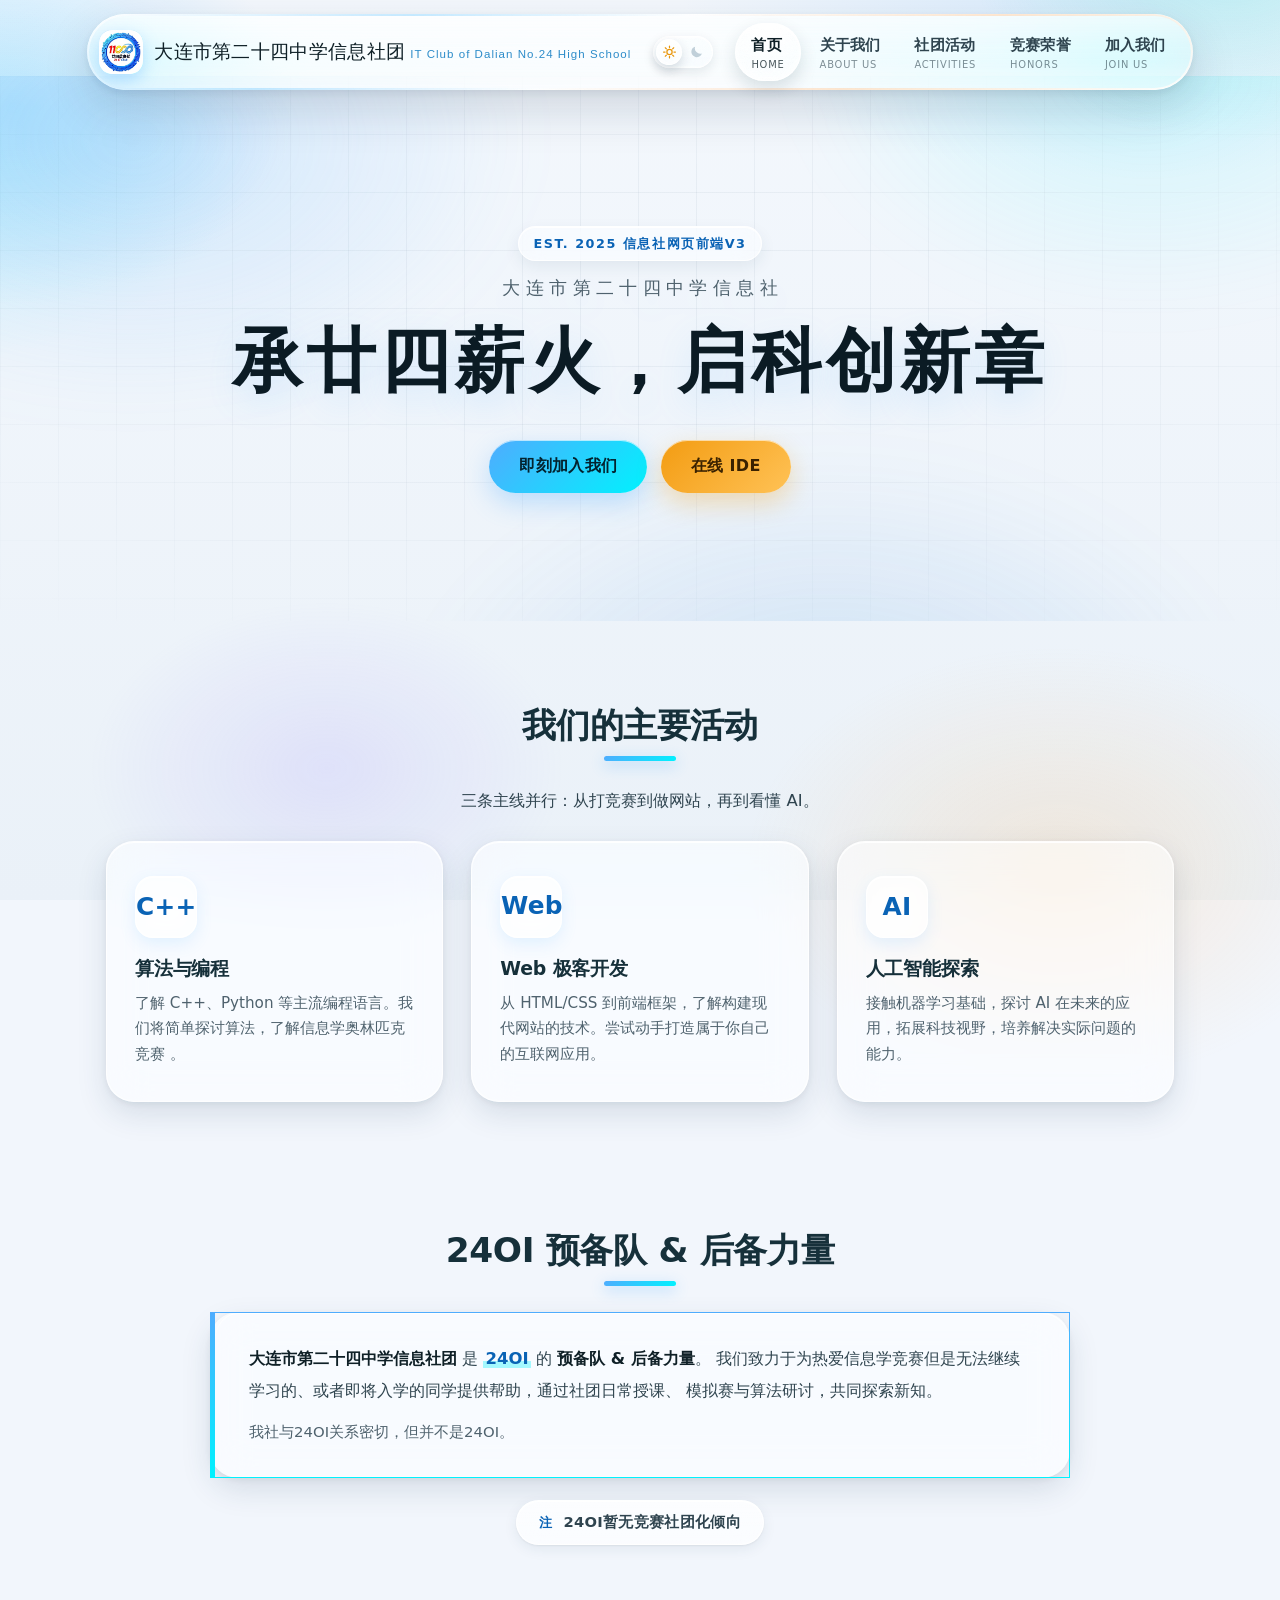
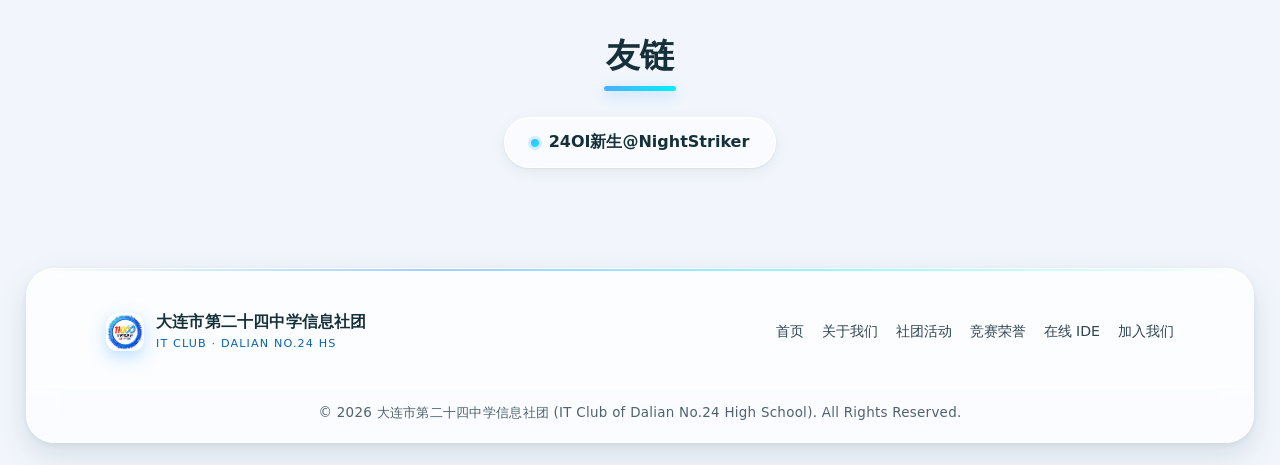
==== commit 129bef2c: "Update index.html" ====
--- a/index.html
+++ b/index.html
@@ -47,7 +47,7 @@
 
         <!-- ===== Hero ===== -->
         <section class="hero">
-            <span class="eyebrow hero-fade">2025 年建社 · 面向全校开放</span>
+            <span class="eyebrow hero-fade">EST. 2025 信息社网页前端v3</span>
             <h2 class="hero-fade"><span class="hero-school">大连市第二十四中学信息社</span>承廿四薪火，启科创新章</h2>
             <div class="btn-row hero-fade">
                 <a href="contact.html" class="btn btn-primary">即刻加入我们</a>
--- a/theme.css
+++ b/theme.css
@@ -1,153 +1,3808 @@
-<!DOCTYPE html>
-<html lang="zh-CN">
-<head>
- <meta charset="UTF-8" />
- <meta name="viewport" content="width=device-width, initial-scale=1.0" />
- <title>关于我们 | 大连市第二十四中学信息社团</title>
- <meta name="description" content="了解大连市第二十四中学信息社团 — 社团概况、价值观与发展里程碑。" />
- <link rel="icon" href="logo.jpg" type="image/png" />
- <link rel="stylesheet" href="theme.css" />
-    <!-- theme-boot-script -->
-    <script>(function(){try{var t=localStorage.getItem('itclub-theme');if(!t){t=(window.matchMedia&&window.matchMedia('(prefers-color-scheme: dark)').matches)?'dark':'light'}document.documentElement.setAttribute('data-theme',t)}catch(e){document.documentElement.setAttribute('data-theme','light')}})();</script>
-</head>
-<body>
-
- <a class="skip-link" href="#main">跳到主要内容</a>
- <div class="progress" aria-hidden="true"></div>
-
- <!-- ===== 顶部导航 ===== -->
- <header class="topbar">
- <div class="topbar-inner">
- <a class="brand" href="index.html" aria-label="大连市第二十四中学信息社团首页">
- <span class="brand-mark"><img src="logo.jpg" alt=""></span>
- <span class="brand-text">
- <span class="brand-title">大连市第二十四中学信息社团</span>
- <span class="brand-sub">IT Club of Dalian No.24 High School</span>
- </span>
- </a>
-
- <button class="nav-toggle" type="button" aria-expanded="false" aria-controls="siteNav" aria-label="展开导航菜单">
- <span></span><span></span><span></span>
- </button>
-
- <button class="theme-toggle" id="themeToggle" type="button" aria-pressed="false" aria-label="切换黑夜模式" title="切换白天/黑夜模式"><svg class="tt-ico tt-sun" viewBox="0 0 24 24" fill="none" stroke="currentColor" stroke-width="2" stroke-linecap="round" aria-hidden="true"><circle cx="12" cy="12" r="4.2"></circle><path d="M12 2.5v2.4M12 19.1v2.4M2.5 12h2.4M19.1 12h2.4M5.3 5.3l1.7 1.7M17 17l1.7 1.7M18.7 5.3L17 7M7 17l-1.7 1.7"></path></svg><svg class="tt-ico tt-moon" viewBox="0 0 24 24" fill="currentColor" aria-hidden="true"><path d="M20.6 14.2A8.6 8.6 0 0 1 9.8 3.4a8.6 8.6 0 1 0 10.8 10.8Z"></path></svg><span class="tt-knob" aria-hidden="true"></span></button>
- <nav class="nav" id="siteNav" aria-label="主导航">
- <ul class="nav-list">
- <li><a class="nav-link" href="index.html">首页<small>Home</small></a></li>
- <li><a class="nav-link" href="info.html">关于我们<small>About Us</small></a></li>
- <li><a class="nav-link" href="act.html">社团活动<small>Activities</small></a></li>
- <li><a class="nav-link" href="honors.html">竞赛荣誉<small>Honors</small></a></li>
- <li><a class="nav-link" href="contact.html">加入我们<small>Join Us</small></a></li>
- </ul>
- </nav>
- </div>
- </header>
-
- <main id="main">
-
- <!-- ===== 页头横幅 ===== -->
- <section class="page-hero">
- <span class="breadcrumb"><a href="index.html">首页</a> / 关于我们</span>
- <h2>关于我们</h2>
- <p>了解大连市第二十四中学信息社团 — 一群热爱科技、追求卓越的少年</p>
- </section>
-
- <div class="content">
-
- <!-- 社团概况 -->
- <section class="block">
- <h3 class="section-title reveal">社团概况</h3>
- <div class="split">
- <div class="prose reveal">
- <p><strong>大连市第二十四中学信息社团</strong> 成立于2025年，是校内最具活力的科技类社团之一。我们汇聚了来自各年级对计算机科学、信息技术、人工智能等领域充满热情的同学。</p>
- <p>依托于24OI，社团致力于为成员提供学习前沿技术、参与竞赛实践、孵化创意项目的平台。无论是零基础的初学者，还是已有经验的"小极客"，都能在这里找到属于自己的成长路径。</p>
- <p>多年来，社团成员在信息学奥林匹克竞赛（NOIP/CSP）等赛事中屡获佳绩。</p>
- <p class="fine">注：我社虽与24OI关系密切，但24OI目前没有竞赛社团化的倾向</p>
- </div>
- <aside class="facts reveal">
- <h3> 社团速览</h3>
- <ul>
- <li><span class="i"></span> 成立时间：2025年</li>
- <li><span class="i"></span> 在册社员：30+</li>
- <li><span class="i"></span> 每周活动：1节社团课（周五下午）</li>
- <li><span class="i"></span> 指导老师：信息竞赛教练周亚娟老师</li>
- </ul>
- </aside>
- </div>
- </section>
-
- <!-- 价值观 -->
- <section class="block">
- <h3 class="section-title reveal">价值观</h3>
- <div class="values">
- <div class="value reveal-in" data-reveal-group="values">
- <span class="icon"></span>
- <h4>探索精神</h4>
- </div>
- <div class="value reveal-in" data-reveal-group="values">
- <span class="icon"></span>
- <h4>创新实践</h4>
- </div>
- <div class="value reveal-in" data-reveal-group="values">
- <span class="icon"></span>
- <h4>协作分享</h4>
- </div>
- <div class="value reveal-in" data-reveal-group="values">
- <span class="icon"></span>
- <h4>追求卓越</h4>
- </div>
- </div>
- </section>
-
- <!-- 发展里程碑 -->
- <section class="block">
- <h3 class="section-title reveal">发展里程碑</h3>
- <div class="milestones">
- <div class="milestone reveal-in" data-reveal-group="miles">
- <span class="date">2025.10</span>
- <p>社团正式成立，首批成员15人</p>
- </div>
- <div class="milestone reveal-in" data-reveal-group="miles">
- <span class="date">2025.11</span>
- <p>我社成员在NOIP 2025中斩获佳绩</p>
- </div>
- <div class="milestone reveal-in" data-reveal-group="miles">
- <span class="date">2026.07</span>
- <p>我社成员在NOI 2026中斩获铜牌</p>
- </div>
- </div>
- </section>
-
- </div>
-
- </main>
-
- <!-- ===== 页脚 ===== -->
- <footer>
- <div class="footer-inner">
- <div class="footer-brand">
- <span class="brand-mark"><img src="logo.jpg" alt=""></span>
- <span>
- <strong>大连市第二十四中学信息社团</strong>
- <small>IT CLUB · DALIAN NO.24 HS</small>
- </span>
- </div>
- <nav class="footer-nav" aria-label="页脚导航">
- <a href="index.html">首页</a>
- <a href="info.html">关于我们</a>
- <a href="act.html">社团活动</a>
- <a href="honors.html">竞赛荣誉</a>
- <a href="ide.html">在线 IDE</a>
- <a href="contact.html">加入我们</a>
- </nav>
- </div>
- <div class="footer-bottom">
- &copy; 2026 大连市第二十四中学信息社团 (IT Club of Dalian No.24 High School). All Rights Reserved.
- </div>
- </footer>
-
- <button class="to-top" id="toTop" type="button" aria-label="回到顶部">↑</button>
- <script src="theme.js"></script>
-
-</body>
-</html>
+/* =========================================================
+   大连市第二十四中学信息社团 · 全站主题样式 v2
+   设计基调：深海蓝 + 极光的品牌渐变、玻璃拟态导航、
+            柔和分层阴影、克制的微动效
+   ========================================================= */
+
+/* ---------- 1. 设计变量 ---------- */
+:root {
+    --bg: #edf1f7;
+    --bg-soft: #f6f9fc;
+    --surface: #ffffff;
+    --surface-2: #f7fafc;
+    --ink: #0b1b24;
+    --ink-2: #2f444f;
+    --muted: #4f626e;
+    --line: #e2e9f1;
+
+    --brand-900: #07131a;
+    --brand-800: #0f2027;
+    --brand-700: #16303a;
+    --brand-600: #203a43;
+
+    --accent: #4facfe;
+    --accent-2: #00f2fe;
+    --accent-deep: #0a63b5;
+    --amber: #f39c12;
+    --amber-2: #ffc256;
+
+    --grad-accent: linear-gradient(135deg, #4facfe 0%, #00f2fe 100%);
+    --grad-amber: linear-gradient(135deg, #f39c12 0%, #ffc256 100%);
+    --grad-brand: linear-gradient(125deg, #0f2027 0%, #203a43 45%, #0f3b4c 100%);
+
+    --r-sm: 10px;
+    --r-md: 16px;
+    --r-lg: 22px;
+    --r-xl: 30px;
+    --pill: 999px;
+
+    --sh-1: 0 1px 2px rgba(11, 27, 36, .05), 0 2px 8px rgba(11, 27, 36, .05);
+    --sh-2: 0 6px 18px rgba(11, 27, 36, .07), 0 2px 6px rgba(11, 27, 36, .04);
+    --sh-3: 0 18px 40px rgba(11, 27, 36, .12), 0 4px 12px rgba(11, 27, 36, .06);
+    --sh-accent: 0 10px 26px rgba(79, 172, 254, .32);
+    --sh-amber: 0 10px 26px rgba(243, 156, 18, .30);
+
+    --pad: clamp(16px, 5vw, 56px);
+    --maxw: 1180px;
+    --ease: cubic-bezier(.22, .61, .36, 1);
+    --t-fast: .18s var(--ease);
+    --t: .28s var(--ease);
+    --t-slow: .55s var(--ease);
+
+    --font: 'PingFang SC', 'HarmonyOS Sans SC', 'Microsoft YaHei', 'Segoe UI', Roboto, system-ui, sans-serif;
+    --font-mono: 'JetBrains Mono', 'Fira Code', 'Cascadia Code', Consolas, 'Courier New', monospace;
+}
+
+/* ---------- 2. 基础重置 ---------- */
+*,
+*::before,
+*::after {
+    margin: 0;
+    padding: 0;
+    box-sizing: border-box;
+}
+
+html {
+    -webkit-text-size-adjust: 100%;
+    scroll-behavior: smooth;
+}
+
+body {
+    font-family: var(--font);
+    background: var(--bg);
+    color: var(--ink);
+    line-height: 1.68;
+    min-height: 100vh;
+    display: flex;
+    flex-direction: column;
+    overflow-x: hidden;
+    -webkit-font-smoothing: antialiased;
+    text-rendering: optimizeLegibility;
+}
+
+main {
+    flex: 1 0 auto;
+}
+
+/* 页面底层光晕 */
+body::before {
+    content: '';
+    position: fixed;
+    inset: 0;
+    z-index: -1;
+    pointer-events: none;
+    background:
+        radial-gradient(58% 42% at 88% -6%, rgba(79, 172, 254, .16), transparent 62%),
+        radial-gradient(46% 38% at -8% 18%, rgba(0, 242, 254, .12), transparent 60%),
+        linear-gradient(180deg, #f2f6fa 0%, #e9eff6 100%);
+}
+
+h1, h2, h3, h4 {
+    line-height: 1.28;
+    color: var(--ink);
+    font-weight: 700;
+    letter-spacing: -.01em;
+}
+
+/* 全站已统一为浅色玻璃材质：横幅 / 页脚 / 表头不再是深色块，
+   标题统一跟随正文墨色，黑夜模式下由变量自动反白 */
+.topbar h1,
+.topbar h2,
+.topbar h3,
+.topbar h4,
+.hero h1,
+.hero h2,
+.hero h3,
+.hero h4,
+.page-hero h1,
+.page-hero h2,
+.page-hero h3,
+.page-hero h4,
+footer h1,
+footer h2,
+footer h3,
+footer h4,
+thead th {
+    color: var(--ink);
+}
+
+a {
+    color: inherit;
+    text-decoration: none;
+}
+
+img {
+    display: block;
+    max-width: 100%;
+}
+
+ul {
+    list-style: none;
+}
+
+::selection {
+    background: rgba(79, 172, 254, .28);
+    color: var(--brand-900);
+}
+
+:focus-visible {
+    outline: 2.5px solid var(--accent-deep);
+    outline-offset: 3px;
+    border-radius: 6px;
+}
+
+/* 细滚动条 */
+* {
+    scrollbar-width: thin;
+    scrollbar-color: rgba(79, 172, 254, .6) transparent;
+}
+
+::-webkit-scrollbar {
+    width: 10px;
+    height: 10px;
+}
+
+::-webkit-scrollbar-track {
+    background: transparent;
+}
+
+::-webkit-scrollbar-thumb {
+    background: linear-gradient(180deg, #7dbdf7, #4facfe);
+    border: 2px solid transparent;
+    background-clip: padding-box;
+    border-radius: var(--pill);
+}
+
+::-webkit-scrollbar-thumb:hover {
+    background: linear-gradient(180deg, #4facfe, #00d5e8);
+    background-clip: padding-box;
+}
+
+.skip-link {
+    position: absolute;
+    left: 12px;
+    top: -60px;
+    z-index: 2000;
+    background: var(--brand-800);
+    color: #fff;
+    padding: 10px 18px;
+    border-radius: 0 0 12px 12px;
+    font-size: .9rem;
+    transition: top var(--t);
+}
+
+.skip-link:focus {
+    top: 0;
+}
+
+/* 仅供读屏设备 */
+.sr-only {
+    position: absolute;
+    width: 1px;
+    height: 1px;
+    padding: 0;
+    margin: -1px;
+    overflow: hidden;
+    clip: rect(0, 0, 0, 0);
+    clip-path: inset(50%);
+    white-space: nowrap;
+    border: 0;
+}
+
+/* ---------- 3. 版式骨架 ---------- */
+.wrap {
+    width: 100%;
+    max-width: var(--maxw);
+    margin-inline: auto;
+    padding-inline: var(--pad);
+}
+
+.section {
+    padding-block: clamp(44px, 7vw, 82px);
+}
+
+.section--tight {
+    padding-block: clamp(26px, 4vw, 44px);
+}
+
+.eyebrow {
+    display: inline-flex;
+    align-items: center;
+    gap: 8px;
+    font-size: .8rem;
+    font-weight: 700;
+    letter-spacing: .12em;
+    text-transform: uppercase;
+    color: var(--accent-deep);
+    background: rgba(79, 172, 254, .1);
+    border: 1px solid rgba(79, 172, 254, .22);
+    padding: 6px 14px;
+    border-radius: var(--pill);
+    margin-bottom: 16px;
+}
+
+.section-title {
+    font-size: clamp(1.5rem, 3.1vw, 2.15rem);
+    color: var(--brand-700);
+    display: inline-block;
+    position: relative;
+    padding-bottom: 14px;
+    margin-bottom: 26px;
+}
+
+.section-title::after {
+    content: '';
+    position: absolute;
+    left: 0;
+    bottom: 0;
+    width: 54px;
+    height: 5px;
+    border-radius: var(--pill);
+    background: var(--grad-accent);
+    box-shadow: 0 4px 14px rgba(79, 172, 254, .45);
+}
+
+.section-title--center {
+    display: block;
+    text-align: center;
+}
+
+.section-title--center::after {
+    left: 50%;
+    transform: translateX(-50%);
+    width: 72px;
+}
+
+.section-lead {
+    color: var(--ink-2);
+    max-width: 720px;
+    margin-bottom: 26px;
+    font-size: 1.03rem;
+}
+
+/* ---------- 4. 顶部导航 ---------- */
+.topbar {
+    position: sticky;
+    top: 0;
+    z-index: 1000;
+    background: rgba(9, 24, 31, .82);
+    backdrop-filter: blur(18px) saturate(160%);
+    -webkit-backdrop-filter: blur(18px) saturate(160%);
+    border-bottom: 1px solid rgba(255, 255, 255, .08);
+    box-shadow: 0 6px 24px rgba(7, 19, 26, .28);
+}
+
+.topbar::after {
+    content: '';
+    position: absolute;
+    inset-inline: 0;
+    bottom: -1px;
+    height: 2px;
+    background: linear-gradient(90deg, transparent, rgba(79, 172, 254, .85), rgba(0, 242, 254, .65), transparent);
+    opacity: .7;
+}
+
+.topbar-inner {
+    width: 100%;
+    max-width: var(--maxw);
+    margin-inline: auto;
+    padding: 12px var(--pad);
+    display: flex;
+    align-items: center;
+    justify-content: space-between;
+    gap: 18px;
+}
+
+.brand {
+    display: flex;
+    align-items: center;
+    gap: 13px;
+    min-width: 0;
+}
+
+.brand-mark {
+    width: 44px;
+    height: 44px;
+    flex-shrink: 0;
+    border-radius: 13px;
+    overflow: hidden;
+    background: var(--grad-accent);
+    display: grid;
+    place-items: center;
+    box-shadow: 0 6px 18px rgba(79, 172, 254, .4), inset 0 0 0 1px rgba(255, 255, 255, .35);
+    transition: transform var(--t), box-shadow var(--t);
+}
+
+.brand:hover .brand-mark {
+    transform: rotate(-5deg) scale(1.06);
+    box-shadow: 0 10px 26px rgba(0, 242, 254, .48), inset 0 0 0 1px rgba(255, 255, 255, .5);
+}
+
+.brand-mark img {
+    width: 100%;
+    height: 100%;
+    object-fit: cover;
+}
+
+.brand-text {
+    min-width: 0;
+}
+
+.brand-text h1,
+.brand-text .brand-title {
+    font-size: clamp(1rem, 1.9vw, 1.2rem);
+    color: #fff;
+    letter-spacing: .3px;
+    white-space: nowrap;
+    overflow: hidden;
+    text-overflow: ellipsis;
+}
+
+.brand-text p,
+.brand-text .brand-sub {
+    font-size: .72rem;
+    letter-spacing: .09em;
+    color: #6ec6ff;
+    font-family: 'Segoe UI', Tahoma, Geneva, Verdana, sans-serif;
+    white-space: nowrap;
+    overflow: hidden;
+    text-overflow: ellipsis;
+}
+
+/* 汉堡按钮（仅窄屏） */
+.nav-toggle {
+    display: none;
+    width: 44px;
+    height: 40px;
+    border: 1px solid rgba(255, 255, 255, .18);
+    background: rgba(255, 255, 255, .06);
+    border-radius: 12px;
+    cursor: pointer;
+    padding: 0;
+    position: relative;
+    flex-shrink: 0;
+    transition: background var(--t-fast), border-color var(--t-fast);
+}
+
+.nav-toggle:hover {
+    background: rgba(79, 172, 254, .18);
+    border-color: rgba(79, 172, 254, .5);
+}
+
+.nav-toggle span {
+    position: absolute;
+    left: 11px;
+    right: 11px;
+    height: 2px;
+    border-radius: 2px;
+    background: #eaf4ff;
+    transition: transform var(--t), opacity var(--t-fast), width var(--t);
+}
+
+.nav-toggle span:nth-child(1) { top: 13px; }
+.nav-toggle span:nth-child(2) { top: 19px; width: 14px; }
+.nav-toggle span:nth-child(3) { top: 25px; }
+
+.nav-toggle[aria-expanded="true"] span:nth-child(1) { transform: translateY(6px) rotate(45deg); }
+.nav-toggle[aria-expanded="true"] span:nth-child(2) { opacity: 0; }
+.nav-toggle[aria-expanded="true"] span:nth-child(3) { transform: translateY(-6px) rotate(-45deg); }
+
+.nav-list {
+    display: flex;
+    align-items: center;
+    gap: 4px;
+}
+
+.nav-list li {
+    position: relative;
+}
+
+.nav-link {
+    display: block;
+    padding: 9px 15px;
+    border-radius: var(--pill);
+    color: rgba(255, 255, 255, .82);
+    font-size: .95rem;
+    font-weight: 600;
+    letter-spacing: .2px;
+    position: relative;
+    transition: color var(--t-fast), background var(--t-fast), transform var(--t-fast);
+}
+
+.nav-link:hover {
+    color: #fff;
+    background: rgba(79, 172, 254, .16);
+}
+
+.nav-link small {
+    display: block;
+    font-size: .62rem;
+    font-weight: 500;
+    letter-spacing: .08em;
+    opacity: .6;
+    text-transform: uppercase;
+    margin-top: -2px;
+}
+
+.nav-link.is-active {
+    color: #04222e;
+    background: var(--grad-accent);
+    box-shadow: var(--sh-accent);
+}
+
+.nav-link.is-active small {
+    opacity: .75;
+}
+
+/* ---------- 5. 按钮 ---------- */
+.btn {
+    position: relative;
+    overflow: hidden;
+    display: inline-flex;
+    align-items: center;
+    justify-content: center;
+    gap: 9px;
+    padding: 13px 30px;
+    border: 0;
+    border-radius: var(--pill);
+    font-family: inherit;
+    font-size: 1rem;
+    font-weight: 700;
+    letter-spacing: .3px;
+    color: #fff;
+    cursor: pointer;
+    isolation: isolate;
+    transition: transform var(--t), box-shadow var(--t), filter var(--t);
+}
+
+.btn::after {
+    content: '';
+    position: absolute;
+    inset: 0;
+    z-index: 1;
+    background: linear-gradient(110deg, transparent 20%, rgba(255, 255, 255, .42) 45%, transparent 70%);
+    transform: translateX(-115%);
+    transition: transform .7s var(--ease);
+}
+
+.btn:hover {
+    transform: translateY(-3px);
+}
+
+.btn:hover::after {
+    transform: translateX(115%);
+}
+
+.btn:active {
+    transform: translateY(-1px) scale(.985);
+}
+
+.btn-primary {
+    background: var(--grad-accent);
+    box-shadow: var(--sh-accent);
+    color: #03222e;
+}
+
+.btn-primary:hover {
+    box-shadow: 0 16px 34px rgba(0, 242, 254, .42);
+}
+
+.btn-amber {
+    background: var(--grad-amber);
+    box-shadow: var(--sh-amber);
+    color: #3a2200;
+}
+
+.btn-amber:hover {
+    box-shadow: 0 16px 34px rgba(243, 156, 18, .4);
+}
+
+.btn-ghost {
+    background: rgba(255, 255, 255, .1);
+    border: 1px solid rgba(255, 255, 255, .32);
+    color: #fff;
+    backdrop-filter: blur(6px);
+}
+
+.btn-ghost:hover {
+    background: rgba(255, 255, 255, .2);
+}
+
+.btn-outline {
+    background: var(--surface);
+    color: var(--accent-deep);
+    border: 1.5px solid rgba(79, 172, 254, .5);
+    box-shadow: var(--sh-1);
+}
+
+.btn-outline:hover {
+    background: rgba(79, 172, 254, .08);
+    border-color: var(--accent);
+}
+
+.btn-row {
+    display: flex;
+    flex-wrap: wrap;
+    gap: 14px;
+    justify-content: center;
+}
+
+/* ---------- 6. 首页 Hero（透明融入极光壁纸的玻璃横幅） ---------- */
+.hero {
+    --hero-grad: linear-gradient(96deg, #0a63b5 0%, #2a94e6 46%, #00b6cc 100%);
+    position: relative;
+    overflow: hidden;
+    background: transparent;
+    color: var(--ink);
+    padding: clamp(72px, 12vw, 150px) var(--pad) clamp(64px, 10vw, 128px);
+    text-align: center;
+    isolation: isolate;
+}
+
+/* 柔光斑：浅色壁纸上收淡浓度，blur 放大更透气 */
+.hero::before {
+    content: '';
+    position: absolute;
+    inset: -30% -12%;
+    z-index: -2;
+    background:
+        radial-gradient(38% 46% at 18% 26%, rgba(79, 172, 254, .22), transparent 66%),
+        radial-gradient(34% 42% at 82% 18%, rgba(0, 242, 254, .14), transparent 66%),
+        radial-gradient(40% 50% at 62% 96%, rgba(26, 127, 224, .16), transparent 68%);
+    filter: blur(30px);
+    animation: drift 22s ease-in-out infinite alternate;
+}
+
+@keyframes drift {
+    from { transform: translate3d(-2%, -1%, 0) scale(1); }
+    to { transform: translate3d(3%, 2%, 0) scale(1.08); }
+}
+
+/* 细网格：浅色底改用极淡墨蓝线 */
+.hero::after {
+    content: '';
+    position: absolute;
+    inset: 0;
+    z-index: -1;
+    background-image:
+        linear-gradient(rgba(28, 62, 90, .05) 1px, transparent 1px),
+        linear-gradient(90deg, rgba(28, 62, 90, .05) 1px, transparent 1px);
+    background-size: 58px 58px;
+    mask-image: radial-gradient(78% 76% at 50% 42%, #000 32%, transparent 100%);
+    -webkit-mask-image: radial-gradient(78% 76% at 50% 42%, #000 32%, transparent 100%);
+}
+
+.hero .eyebrow {
+    color: var(--accent-deep);
+    background: rgba(255, 255, 255, .5);
+    border: 1px solid rgba(255, 255, 255, .85);
+    backdrop-filter: saturate(160%) blur(12px);
+    -webkit-backdrop-filter: saturate(160%) blur(12px);
+    box-shadow: inset 0 1px 0 rgba(255, 255, 255, .9), 0 6px 16px rgba(28, 62, 90, .08);
+}
+
+/* 社名为主，校名作引题小字收在大标题上方 */
+.hero h2 {
+    color: var(--ink);
+    font-size: clamp(2.4rem, 6.4vw, 4.4rem);
+    font-weight: 800;
+    letter-spacing: .06em;
+    margin-bottom: 34px;
+    text-shadow: 0 12px 34px rgba(79, 172, 254, .16);
+}
+
+.hero h2 .hero-school {
+    display: block;
+    font-size: clamp(.9rem, 1.9vw, 1.12rem);
+    font-weight: 500;
+    letter-spacing: .3em;
+    text-indent: .3em;
+    color: var(--muted);
+    margin-bottom: 16px;
+}
+
+.hero .btn-row {
+    margin-top: 4px;
+}
+
+.hero h2 .grad {
+    background: var(--hero-grad);
+    -webkit-background-clip: text;
+    background-clip: text;
+    -webkit-text-fill-color: transparent;
+    color: transparent;
+}
+
+.hero p {
+    font-size: clamp(1rem, 2.2vw, 1.28rem);
+    color: var(--ink-2);
+    max-width: 640px;
+    margin: 0 auto 34px;
+}
+
+.hero-fade {
+    opacity: 0;
+    transform: translateY(26px);
+    animation: riseIn .95s var(--ease) forwards;
+}
+
+.hero-fade:nth-child(2) { animation-delay: .06s; }
+.hero-fade:nth-child(3) { animation-delay: .16s; }
+.hero-fade:nth-child(4) { animation-delay: .26s; }
+.hero-fade:nth-child(5) { animation-delay: .36s; }
+
+@keyframes riseIn {
+    to { opacity: 1; transform: none; }
+}
+
+/* 弧形收边不再需要：横幅与页面共用同一张壁纸 */
+.hero-curve {
+    display: none;
+}
+
+/* ---------- 7. 通用卡片 ---------- */
+.grid {
+    display: grid;
+    gap: clamp(18px, 2.4vw, 28px);
+}
+
+.grid--3 {
+    grid-template-columns: repeat(auto-fit, minmax(258px, 1fr));
+}
+
+.grid--4 {
+    grid-template-columns: repeat(auto-fit, minmax(180px, 1fr));
+}
+
+.card {
+    position: relative;
+    background: var(--surface);
+    border: 1px solid var(--line);
+    border-radius: var(--r-lg);
+    padding: clamp(24px, 3vw, 34px) clamp(20px, 2.4vw, 28px);
+    box-shadow: var(--sh-2);
+    overflow: hidden;
+    transition: transform var(--t), box-shadow var(--t), border-color var(--t);
+}
+
+/* 顶部渐变描边 */
+.card::before {
+    content: '';
+    position: absolute;
+    inset-inline: 0;
+    top: 0;
+    height: 3px;
+    background: var(--grad-accent);
+    transform: scaleX(0);
+    transform-origin: left;
+    transition: transform var(--t-slow);
+}
+
+.card::after {
+    content: '';
+    position: absolute;
+    width: 210px;
+    height: 210px;
+    right: -110px;
+    top: -110px;
+    border-radius: 50%;
+    background: radial-gradient(circle, rgba(79, 172, 254, .16), transparent 68%);
+    opacity: 0;
+    transition: opacity var(--t);
+    pointer-events: none;
+}
+
+.card:hover {
+    transform: translateY(-9px);
+    border-color: rgba(79, 172, 254, .42);
+    box-shadow: var(--sh-3);
+}
+
+.card:hover::before {
+    transform: scaleX(1);
+}
+
+.card:hover::after {
+    opacity: 1;
+}
+
+.card-icon {
+    width: 62px;
+    height: 62px;
+    display: grid;
+    place-items: center;
+    font-size: 1.55rem;
+    font-weight: 800;
+    letter-spacing: .01em;
+    color: var(--accent-deep);
+    line-height: 1;
+    border-radius: 18px;
+    margin-bottom: 18px;
+    background: linear-gradient(150deg, rgba(79, 172, 254, .2), rgba(0, 242, 254, .1));
+    border: 1px solid rgba(79, 172, 254, .26);
+    box-shadow: inset 0 1px 0 rgba(255, 255, 255, .8);
+    transition: transform var(--t), box-shadow var(--t);
+}
+
+.card:hover .card-icon {
+    transform: translateY(-3px) scale(1.05) rotate(-4deg);
+    box-shadow: 0 10px 22px rgba(79, 172, 254, .28), inset 0 1px 0 rgba(255, 255, 255, .9);
+}
+
+.card h3 {
+    font-size: 1.18rem;
+    color: var(--brand-700);
+    margin-bottom: 11px;
+}
+
+.card p {
+    color: var(--muted);
+    font-size: .95rem;
+}
+
+/* ---------- 8. 预备队说明块 ---------- */
+.callout {
+    position: relative;
+    background: var(--surface);
+    border: 1px solid var(--line);
+    border-left: 5px solid transparent;
+    border-image: linear-gradient(180deg, #4facfe, #00f2fe) 1;
+    border-radius: var(--r-md);
+    padding: clamp(20px, 3vw, 30px) clamp(22px, 3.4vw, 34px);
+    box-shadow: var(--sh-2);
+    max-width: 860px;
+    margin-inline: auto;
+    color: var(--ink-2);
+    font-size: 1.03rem;
+    line-height: 1.9;
+}
+
+.callout strong {
+    color: var(--brand-800);
+}
+
+.callout .hl {
+    color: var(--accent-deep);
+    font-weight: 800;
+    background: linear-gradient(transparent 62%, rgba(0, 242, 254, .34) 0);
+    padding: 0 2px;
+}
+
+.callout .note {
+    display: inline-block;
+    margin-top: 12px;
+    font-size: .93rem;
+    color: var(--muted);
+}
+
+.pill-note {
+    display: inline-flex;
+    align-items: center;
+    gap: 10px;
+    margin-top: 22px;
+    padding: 9px 22px;
+    border-radius: var(--pill);
+    background: linear-gradient(135deg, rgba(79, 172, 254, .16), rgba(0, 242, 254, .1));
+    color: var(--ink-2);
+    font-size: .92rem;
+    font-weight: 600;
+    letter-spacing: .3px;
+    box-shadow: var(--sh-1), var(--glass-hi);
+}
+
+.pill-note span {
+    font-size: .8rem;
+    font-weight: 800;
+    color: var(--accent-deep);
+    text-transform: uppercase;
+    letter-spacing: .1em;
+}
+
+/* ---------- 9. 友链 ---------- */
+.friend-links {
+    display: flex;
+    flex-wrap: wrap;
+    gap: 14px;
+    justify-content: center;
+}
+
+.friend-links a {
+    display: inline-flex;
+    align-items: center;
+    gap: 10px;
+    padding: 11px 26px;
+    border-radius: var(--pill);
+    font-size: 1rem;
+    font-weight: 600;
+    color: var(--brand-700);
+    background: var(--surface);
+    border: 1.5px solid rgba(79, 172, 254, .4);
+    box-shadow: var(--sh-1);
+    transition: all var(--t);
+}
+
+.friend-links a .dot {
+    width: 8px;
+    height: 8px;
+    border-radius: 50%;
+    background: var(--grad-accent);
+    box-shadow: 0 0 0 3px rgba(79, 172, 254, .2);
+}
+
+.friend-links a:hover {
+    color: #03222e;
+    background: var(--grad-accent);
+    transform: translateY(-3px);
+    box-shadow: var(--sh-accent);
+}
+
+.friend-links a:hover .dot {
+    background: #03222e;
+    box-shadow: 0 0 0 3px rgba(3, 34, 46, .18);
+}
+
+/* ---------- 10. 内页横幅（透明融入极光壁纸，与首页 Hero 同一语言） ---------- */
+.page-hero {
+    position: relative;
+    overflow: hidden;
+    isolation: isolate;
+    background: transparent;
+    color: var(--ink);
+    text-align: center;
+    padding: clamp(46px, 8vw, 86px) var(--pad) clamp(42px, 7vw, 76px);
+}
+
+.page-hero::before {
+    content: '';
+    position: absolute;
+    inset: -40% -10%;
+    z-index: -2;
+    background:
+        radial-gradient(32% 44% at 22% 34%, rgba(79, 172, 254, .2), transparent 68%),
+        radial-gradient(30% 40% at 78% 22%, rgba(0, 242, 254, .12), transparent 68%);
+    filter: blur(30px);
+    animation: drift 26s ease-in-out infinite alternate;
+}
+
+.page-hero::after {
+    content: '';
+    position: absolute;
+    inset: 0;
+    z-index: -1;
+    background-image:
+        linear-gradient(rgba(28, 62, 90, .05) 1px, transparent 1px),
+        linear-gradient(90deg, rgba(28, 62, 90, .05) 1px, transparent 1px);
+    background-size: 46px 46px;
+    mask-image: linear-gradient(180deg, #000, transparent 92%);
+    -webkit-mask-image: linear-gradient(180deg, #000, transparent 92%);
+}
+
+.page-hero h2 {
+    font-size: clamp(1.75rem, 4.6vw, 2.95rem);
+    font-weight: 800;
+    letter-spacing: -.02em;
+    margin-bottom: 12px;
+    text-shadow: 0 10px 30px rgba(79, 172, 254, .14);
+}
+
+.page-hero p {
+    font-size: clamp(.98rem, 1.9vw, 1.18rem);
+    color: var(--ink-2);
+    max-width: 700px;
+    margin-inline: auto;
+}
+
+.breadcrumb {
+    display: inline-flex;
+    align-items: center;
+    gap: 9px;
+    font-size: .8rem;
+    letter-spacing: .04em;
+    color: var(--muted);
+    margin-bottom: 18px;
+    padding: 5px 14px;
+    border-radius: var(--pill);
+    background: rgba(255, 255, 255, .5);
+    border: 1px solid rgba(255, 255, 255, .85);
+    box-shadow: inset 0 1px 0 rgba(255, 255, 255, .9);
+    backdrop-filter: saturate(160%) blur(12px);
+    -webkit-backdrop-filter: saturate(160%) blur(12px);
+}
+
+.breadcrumb a:hover {
+    color: var(--accent-deep);
+    text-decoration: underline;
+}
+
+/* ---------- 11. 内容容器 ---------- */
+.content {
+    width: 100%;
+    max-width: var(--maxw);
+    margin-inline: auto;
+    padding: clamp(38px, 6vw, 68px) var(--pad) clamp(30px, 5vw, 56px);
+}
+
+.block + .block {
+    margin-top: clamp(38px, 6vw, 60px);
+}
+
+/* ---------- 12. 关于我们：两栏 ---------- */
+.split {
+    display: grid;
+    grid-template-columns: minmax(0, 1.75fr) minmax(240px, 1fr);
+    gap: clamp(24px, 3.4vw, 44px);
+    align-items: start;
+}
+
+.prose p {
+    margin-bottom: 17px;
+    font-size: 1.05rem;
+    color: var(--ink-2);
+}
+
+.prose strong {
+    color: var(--brand-800);
+}
+
+.prose .fine {
+    font-size: .92rem;
+    color: var(--muted);
+    padding-left: 16px;
+    border-left: 3px solid rgba(79, 172, 254, .45);
+}
+
+/* 速览卡 */
+.facts {
+    position: sticky;
+    top: 96px;
+    background: var(--surface);
+    border: 1px solid var(--line);
+    border-radius: var(--r-lg);
+    padding: 26px 24px;
+    box-shadow: var(--sh-2);
+    overflow: hidden;
+}
+
+.facts::before {
+    content: '';
+    position: absolute;
+    left: 0;
+    top: 0;
+    bottom: 0;
+    width: 5px;
+    background: var(--grad-accent);
+}
+
+.facts h3 {
+    font-size: 1.15rem;
+    color: var(--brand-700);
+    margin-bottom: 16px;
+}
+
+.facts li {
+    display: flex;
+    align-items: flex-start;
+    gap: 11px;
+    padding: 11px 0;
+    border-bottom: 1px dashed var(--line);
+    font-size: .94rem;
+    color: var(--ink-2);
+}
+
+.facts li:last-child {
+    border-bottom: 0;
+    padding-bottom: 0;
+}
+
+.facts li .i {
+    width: 9px;
+    height: 9px;
+    border-radius: 50%;
+    background: var(--grad-accent);
+    box-shadow: 0 0 0 3px rgba(79, 172, 254, .18);
+    flex-shrink: 0;
+    margin-top: 7px;
+}
+
+/* 价值观 */
+.values {
+    display: grid;
+    grid-template-columns: repeat(auto-fit, minmax(158px, 1fr));
+    gap: clamp(14px, 2vw, 22px);
+}
+
+.value {
+    background: var(--surface);
+    border: 1px solid var(--line);
+    border-radius: var(--r-md);
+    padding: 24px 16px 20px;
+    text-align: center;
+    box-shadow: var(--sh-1);
+    transition: transform var(--t), border-color var(--t), box-shadow var(--t);
+}
+
+.value:hover {
+    transform: translateY(-6px);
+    border-color: rgba(79, 172, 254, .45);
+    box-shadow: var(--sh-3);
+}
+
+.value .icon {
+    width: 11px;
+    height: 11px;
+    display: block;
+    margin: 0 auto 14px;
+    border-radius: 50%;
+    background: var(--grad-accent);
+    box-shadow: 0 0 0 4px rgba(79, 172, 254, .16);
+    transition: transform var(--t);
+}
+
+.value:hover .icon {
+    transform: scale(1.25);
+}
+
+.value h4 {
+    font-size: 1.03rem;
+    color: var(--brand-700);
+}
+
+/* 里程碑 */
+.milestones {
+    display: grid;
+    grid-template-columns: repeat(auto-fit, minmax(212px, 1fr));
+    gap: clamp(14px, 2vw, 22px);
+}
+
+.milestone {
+    position: relative;
+    background: var(--surface);
+    border: 1px solid var(--line);
+    border-radius: var(--r-md);
+    padding: 22px 22px 22px 26px;
+    box-shadow: var(--sh-1);
+    overflow: hidden;
+    transition: transform var(--t), box-shadow var(--t);
+}
+
+.milestone::before {
+    content: '';
+    position: absolute;
+    left: 0;
+    top: 0;
+    bottom: 0;
+    width: 4px;
+    background: var(--grad-accent);
+    transform: scaleY(.34);
+    transform-origin: top;
+    transition: transform var(--t-slow);
+}
+
+.milestone:hover {
+    transform: translateY(-5px);
+    box-shadow: var(--sh-3);
+}
+
+.milestone:hover::before {
+    transform: scaleY(1);
+}
+
+.milestone .date {
+    display: inline-block;
+    font-family: var(--font-mono);
+    font-weight: 800;
+    font-size: .96rem;
+    letter-spacing: .04em;
+    color: var(--accent-deep);
+    margin-bottom: 7px;
+}
+
+.milestone p {
+    font-size: .93rem;
+    color: var(--ink-2);
+}
+
+/* ---------- 13. 图片卡 ---------- */
+.photos {
+    display: grid;
+    grid-template-columns: repeat(auto-fit, minmax(272px, 1fr));
+    gap: clamp(16px, 2.2vw, 26px);
+}
+
+.photo {
+    position: relative;
+    background: var(--surface);
+    border: 1px solid var(--line);
+    border-radius: var(--r-lg);
+    overflow: hidden;
+    box-shadow: var(--sh-2);
+    transition: transform var(--t), box-shadow var(--t);
+}
+
+.photo:hover {
+    transform: translateY(-8px);
+    box-shadow: var(--sh-3);
+}
+
+.photo img {
+    width: 100%;
+    height: 228px;
+    object-fit: cover;
+    background: #e9eef3;
+    transition: transform .8s var(--ease);
+}
+
+.photo:hover img {
+    transform: scale(1.055);
+}
+
+.photo figcaption {
+    padding: 13px 18px;
+    font-size: .9rem;
+    color: var(--ink-2);
+    display: flex;
+    align-items: center;
+    gap: 8px;
+    border-top: 1px solid var(--line);
+}
+
+.photo figcaption::before {
+    content: '';
+    width: 16px;
+    height: 2px;
+    border-radius: 2px;
+    background: var(--grad-accent);
+    flex-shrink: 0;
+}
+
+.photo .zoom-hint {
+    position: absolute;
+    right: 14px;
+    top: 14px;
+    width: 34px;
+    height: 34px;
+    display: grid;
+    place-items: center;
+    border-radius: 50%;
+    font-size: .9rem;
+    color: #fff;
+    background: rgba(9, 24, 31, .5);
+    backdrop-filter: blur(6px);
+    opacity: 0;
+    transform: scale(.8);
+    transition: all var(--t);
+}
+
+.photo:hover .zoom-hint {
+    opacity: 1;
+    transform: scale(1);
+}
+
+.photo--wide img {
+    height: 300px;
+}
+
+/* ---------- 14. 链接卡（公众号报道）---------- */
+.link-card {
+    display: flex;
+    align-items: flex-start;
+    gap: 18px;
+    background: var(--surface);
+    border: 1px solid var(--line);
+    border-radius: var(--r-md);
+    padding: 22px 24px;
+    box-shadow: var(--sh-1);
+    position: relative;
+    overflow: hidden;
+    transition: transform var(--t), box-shadow var(--t), border-color var(--t);
+}
+
+.link-card::before {
+    content: '';
+    position: absolute;
+    left: 0;
+    top: 0;
+    bottom: 0;
+    width: 5px;
+    background: var(--grad-accent);
+    opacity: .85;
+}
+
+.link-card:hover {
+    transform: translateX(6px);
+    border-color: rgba(79, 172, 254, .4);
+    box-shadow: var(--sh-3);
+}
+
+.link-card .school-logo {
+    width: 52px;
+    height: 52px;
+    flex-shrink: 0;
+    object-fit: contain;
+    border-radius: 14px;
+    padding: 6px;
+    background: var(--surface-2);
+    border: 1px solid var(--line);
+    transition: transform var(--t);
+}
+
+.link-card:hover .school-logo {
+    transform: scale(1.07);
+}
+
+.link-body {
+    flex: 1;
+    min-width: 0;
+}
+
+.link-body a {
+    display: flex;
+    flex-wrap: wrap;
+    align-items: center;
+    gap: 8px;
+    font-size: 1.05rem;
+    font-weight: 700;
+    color: var(--brand-800);
+    transition: color var(--t-fast);
+}
+
+.link-body a:hover {
+    color: var(--accent-deep);
+}
+
+.link-body a .meta {
+    font-size: .82rem;
+    font-weight: 500;
+    color: var(--muted);
+    font-family: var(--font-mono);
+}
+
+.link-body a .ext {
+    color: var(--accent-deep);
+    transition: transform var(--t);
+    display: inline-block;
+}
+
+.link-body a:hover .ext {
+    transform: translate(3px, -3px);
+}
+
+.link-body .desc {
+    margin-top: 8px;
+    font-size: .94rem;
+    color: var(--muted);
+}
+
+.stack > * + * {
+    margin-top: 16px;
+}
+
+/* ---------- 15. 行动号召卡 ---------- */
+.cta-card {
+    display: flex;
+    flex-wrap: wrap;
+    align-items: center;
+    justify-content: space-between;
+    gap: 22px;
+    padding: clamp(24px, 3.2vw, 34px) clamp(24px, 3.4vw, 38px);
+    border-radius: var(--r-lg);
+    border: 1px solid var(--line);
+    background:
+        radial-gradient(120% 160% at 100% 0%, rgba(79, 172, 254, .13), transparent 58%),
+        var(--surface);
+    box-shadow: var(--sh-2);
+    position: relative;
+    overflow: hidden;
+    transition: transform var(--t), box-shadow var(--t);
+}
+
+.cta-card:hover {
+    transform: translateY(-5px);
+    box-shadow: var(--sh-3);
+}
+
+.cta-card .cta-info {
+    flex: 1 1 320px;
+    min-width: 0;
+}
+
+.cta-card .cta-info strong {
+    display: block;
+    font-size: 1.16rem;
+    color: var(--brand-700);
+    margin-bottom: 6px;
+}
+
+.cta-card .cta-info p {
+    font-size: .93rem;
+    color: var(--muted);
+}
+
+/* ---------- 16. 荣誉表格 ---------- */
+.table-wrap {
+    background: var(--surface);
+    border: 1px solid var(--line);
+    border-radius: var(--r-lg);
+    box-shadow: var(--sh-2);
+    overflow: hidden;
+}
+
+.table-scroll {
+    overflow-x: auto;
+}
+
+table {
+    width: 100%;
+    border-collapse: collapse;
+    font-size: .99rem;
+    min-width: 540px;
+}
+
+thead th {
+    background: linear-gradient(180deg, rgba(79, 172, 254, .16), rgba(79, 172, 254, .07));
+    color: var(--brand-700);
+    text-align: left;
+    font-weight: 700;
+    letter-spacing: .04em;
+    font-size: .9rem;
+    padding: 16px 22px;
+    white-space: nowrap;
+}
+
+thead th:first-child {
+    padding-left: 26px;
+}
+
+tbody tr {
+    border-top: 1px solid var(--line);
+    transition: background var(--t-fast);
+}
+
+tbody tr:nth-child(even) {
+    background: var(--surface-2);
+}
+
+tbody tr:hover {
+    background: rgba(79, 172, 254, .09);
+}
+
+tbody tr.is-top {
+    background: linear-gradient(90deg, rgba(243, 156, 18, .1), rgba(79, 172, 254, .07));
+}
+
+tbody td {
+    padding: 16px 22px;
+    color: var(--ink-2);
+    vertical-align: middle;
+}
+
+tbody td:first-child {
+    padding-left: 26px;
+    font-family: var(--font-mono);
+    font-weight: 800;
+    color: var(--brand-800);
+    white-space: nowrap;
+}
+
+tbody td:last-child {
+    padding-right: 26px;
+}
+
+.honor-icon {
+    display: inline-block;
+    width: 9px;
+    height: 9px;
+    border-radius: 50%;
+    background: var(--grad-accent);
+    margin-right: 10px;
+    vertical-align: 2px;
+}
+
+.badge {
+    display: inline-block;
+    font-size: .74rem;
+    font-weight: 800;
+    letter-spacing: .05em;
+    padding: 5px 13px;
+    border-radius: var(--pill);
+    white-space: nowrap;
+    border: 1px solid transparent;
+}
+
+.badge-regular {
+    color: #0a4b78;
+    background: rgba(79, 172, 254, .16);
+    border-color: rgba(79, 172, 254, .34);
+}
+
+.badge-gold {
+    color: #7a5100;
+    background: rgba(243, 156, 18, .18);
+    border-color: rgba(243, 156, 18, .4);
+}
+
+.badge-silver {
+    color: #47586a;
+    background: rgba(120, 144, 163, .17);
+    border-color: rgba(120, 144, 163, .36);
+}
+
+.badge-bronze {
+    color: #2a1400;
+    background: linear-gradient(135deg, #cd7f32, #e8a765);
+    border-color: rgba(205, 127, 50, .55);
+    box-shadow: 0 5px 14px rgba(205, 127, 50, .3);
+}
+
+/* ---------- 17. 联系方式卡 ---------- */
+.contact-grid {
+    display: grid;
+    grid-template-columns: repeat(auto-fit, minmax(238px, 1fr));
+    gap: clamp(18px, 2.6vw, 32px);
+}
+
+.contact-card {
+    background: var(--surface);
+    border: 1px solid var(--line);
+    border-radius: var(--r-lg);
+    padding: 28px 22px 24px;
+    text-align: center;
+    box-shadow: var(--sh-2);
+    position: relative;
+    overflow: hidden;
+    transition: transform var(--t), box-shadow var(--t), border-color var(--t);
+}
+
+.contact-card::before {
+    content: '';
+    position: absolute;
+    inset-inline: 0;
+    top: 0;
+    height: 84px;
+    background: linear-gradient(180deg, rgba(79, 172, 254, .14), transparent);
+    pointer-events: none;
+}
+
+.contact-card:hover {
+    transform: translateY(-9px);
+    border-color: rgba(79, 172, 254, .42);
+    box-shadow: var(--sh-3);
+}
+
+.contact-card .avatar {
+    width: 70px;
+    height: 70px;
+    display: grid;
+    place-items: center;
+    margin: 0 auto 14px;
+    font-size: 2.1rem;
+    line-height: 1;
+    border-radius: 50%;
+    background: var(--grad-accent);
+    color: #03222e;
+    box-shadow: 0 10px 24px rgba(79, 172, 254, .38), inset 0 0 0 4px rgba(255, 255, 255, .82);
+    position: relative;
+    transition: transform var(--t);
+}
+
+.contact-card:hover .avatar {
+    transform: translateY(-3px) scale(1.05);
+}
+
+.contact-card h3 {
+    font-size: 1.16rem;
+    color: var(--brand-700);
+}
+
+.contact-card .role {
+    font-size: .88rem;
+    font-weight: 700;
+    color: var(--accent-deep);
+    margin: 3px 0 16px;
+    letter-spacing: .02em;
+}
+
+.qr-frame {
+    position: relative;
+    display: inline-block;
+    padding: 12px;
+    border-radius: var(--r-md);
+    background: var(--surface-2);
+    border: 1px solid var(--line);
+    box-shadow: inset 0 1px 3px rgba(11, 27, 36, .05);
+    transition: transform var(--t);
+}
+
+/* 四角取景框 */
+.qr-frame::before,
+.qr-frame::after {
+    content: '';
+    position: absolute;
+    width: 18px;
+    height: 18px;
+    border: 2.5px solid var(--accent);
+    border-radius: 3px;
+    opacity: 0;
+    transition: opacity var(--t), transform var(--t);
+}
+
+.qr-frame::before {
+    left: 4px;
+    top: 4px;
+    border-right: 0;
+    border-bottom: 0;
+}
+
+.qr-frame::after {
+    right: 4px;
+    bottom: 4px;
+    border-left: 0;
+    border-top: 0;
+}
+
+.contact-card:hover .qr-frame::before,
+.contact-card:hover .qr-frame::after {
+    opacity: 1;
+}
+
+.qr-frame img {
+    width: 158px;
+    height: 158px;
+    object-fit: cover;
+    border-radius: 10px;
+    background: #fff;
+    cursor: zoom-in;
+    transition: transform var(--t);
+}
+
+.contact-card:hover .qr-frame img {
+    transform: scale(1.02);
+}
+
+.qr-label {
+    font-size: .82rem;
+    color: var(--muted);
+    margin-top: 11px;
+    letter-spacing: .02em;
+}
+
+.contact-card .desc {
+    font-size: .9rem;
+    color: var(--ink-2);
+    margin-top: 9px;
+    padding-top: 9px;
+    border-top: 1px dashed var(--line);
+    font-weight: 600;
+}
+
+/* ---------- 18. 通知框 ---------- */
+.notice {
+    background:
+        radial-gradient(120% 180% at 100% 0%, rgba(0, 242, 254, .12), transparent 60%),
+        var(--surface);
+    border: 1px solid rgba(79, 172, 254, .3);
+    border-radius: var(--r-md);
+    padding: 22px 26px;
+    margin-top: 26px;
+    box-shadow: var(--sh-1);
+    color: var(--ink-2);
+    font-size: .99rem;
+    line-height: 1.85;
+}
+
+.notice strong {
+    color: var(--brand-800);
+}
+
+.figure-img {
+    margin-top: 26px;
+    border-radius: var(--r-lg);
+    overflow: hidden;
+    border: 1px solid var(--line);
+    box-shadow: var(--sh-2);
+}
+
+/* ---------- 19. 页脚（浅色磨砂玻璃面板，与全站统一） ---------- */
+footer {
+    flex-shrink: 0;
+    margin: clamp(30px, 5vw, 56px) clamp(10px, 3vw, 26px) clamp(14px, 2.4vw, 22px);
+    background:
+        linear-gradient(180deg, rgba(255, 255, 255, .5), rgba(255, 255, 255, .22)),
+        var(--surface);
+    color: var(--muted);
+    position: relative;
+    overflow: hidden;
+    border: 1px solid rgba(255, 255, 255, .8);
+    border-radius: var(--r-lg);
+    -webkit-backdrop-filter: saturate(170%) blur(20px);
+    backdrop-filter: saturate(170%) blur(20px);
+    box-shadow: var(--sh-2), var(--glass-hi);
+}
+
+footer::before {
+    content: '';
+    position: absolute;
+    inset-inline: 0;
+    top: 0;
+    height: 2px;
+    background: linear-gradient(90deg, transparent, rgba(79, 172, 254, .55), rgba(0, 242, 254, .4), transparent);
+}
+
+.footer-inner {
+    width: 100%;
+    max-width: var(--maxw);
+    margin-inline: auto;
+    padding: clamp(26px, 4vw, 40px) var(--pad) clamp(22px, 3.4vw, 32px);
+    display: flex;
+    flex-wrap: wrap;
+    align-items: center;
+    justify-content: space-between;
+    gap: 18px 32px;
+}
+
+.footer-brand {
+    display: flex;
+    align-items: center;
+    gap: 12px;
+    min-width: 0;
+}
+
+.footer-brand .brand-mark {
+    width: 38px;
+    height: 38px;
+    border-radius: 11px;
+}
+
+.footer-brand strong {
+    display: block;
+    color: var(--brand-700);
+    font-size: .98rem;
+    letter-spacing: .2px;
+}
+
+.footer-brand small {
+    display: block;
+    font-size: .7rem;
+    letter-spacing: .1em;
+    color: var(--accent-deep);
+}
+
+.footer-nav {
+    display: flex;
+    flex-wrap: wrap;
+    gap: 4px 18px;
+    font-size: .88rem;
+}
+
+.footer-nav a {
+    color: var(--ink-2);
+    transition: color var(--t-fast);
+}
+
+.footer-nav a:hover {
+    color: var(--accent-deep);
+}
+
+.footer-bottom {
+    border-top: 1px solid var(--line);
+    padding: 15px var(--pad) 17px;
+    text-align: center;
+    font-size: .84rem;
+    color: var(--muted);
+    letter-spacing: .02em;
+}
+
+/* ---------- 20. 阅读进度 / 回到顶部 ---------- */
+.progress {
+    position: fixed;
+    top: 0;
+    left: 0;
+    height: 3px;
+    width: 100%;
+    transform: scaleX(0);
+    transform-origin: left;
+    background: var(--grad-accent);
+    box-shadow: 0 0 12px rgba(0, 242, 254, .6);
+    z-index: 1200;
+    pointer-events: none;
+}
+
+.to-top {
+    position: fixed;
+    right: 22px;
+    bottom: 24px;
+    width: 46px;
+    height: 46px;
+    display: grid;
+    place-items: center;
+    border: 1px solid rgba(255, 255, 255, .5);
+    border-radius: 50%;
+    background: rgba(255, 255, 255, .78);
+    backdrop-filter: blur(10px);
+    color: var(--brand-700);
+    font-size: 1.05rem;
+    cursor: pointer;
+    box-shadow: var(--sh-2);
+    opacity: 0;
+    visibility: hidden;
+    transform: translateY(14px);
+    transition: all var(--t);
+    z-index: 1150;
+}
+
+.to-top.show {
+    opacity: 1;
+    visibility: visible;
+    transform: none;
+}
+
+.to-top:hover {
+    background: var(--grad-accent);
+    color: #03222e;
+    transform: translateY(-3px);
+    box-shadow: var(--sh-accent);
+}
+
+/* ---------- 21. 图片预览 ---------- */
+.lightbox {
+    position: fixed;
+    inset: 0;
+    z-index: 2000;
+    display: grid;
+    place-items: center;
+    padding: 5vw;
+    background: rgba(6, 16, 21, .86);
+    backdrop-filter: blur(10px);
+    cursor: zoom-out;
+    opacity: 0;
+    visibility: hidden;
+    transition: opacity var(--t), visibility var(--t);
+}
+
+.lightbox.open {
+    opacity: 1;
+    visibility: visible;
+}
+
+.lightbox img {
+    max-width: 100%;
+    max-height: 88vh;
+    border-radius: var(--r-md);
+    box-shadow: 0 30px 80px rgba(0, 0, 0, .55);
+    transform: scale(.94);
+    transition: transform var(--t);
+    background: #fff;
+}
+
+.lightbox.open img {
+    transform: scale(1);
+}
+
+.lightbox-close {
+    position: absolute;
+    top: 20px;
+    right: 24px;
+    width: 44px;
+    height: 44px;
+    border-radius: 50%;
+    border: 1px solid rgba(255, 255, 255, .3);
+    background: rgba(255, 255, 255, .1);
+    color: #fff;
+    font-size: 1.3rem;
+    line-height: 1;
+    cursor: pointer;
+    transition: all var(--t-fast);
+}
+
+.lightbox-close:hover {
+    background: rgba(255, 255, 255, .26);
+    transform: rotate(90deg);
+}
+
+/* ---------- 22. 滚动入场动效 ---------- */
+html.js .reveal {
+    opacity: 0;
+    transform: translateY(24px);
+}
+
+html.js .reveal.in {
+    opacity: 1;
+    transform: none;
+    transition: opacity .7s var(--ease), transform .7s var(--ease);
+}
+
+html.js .reveal-in {
+    opacity: 0;
+    transform: translateY(20px);
+}
+
+html.js .reveal-in.in {
+    opacity: 1;
+    transform: none;
+    transition: opacity .6s var(--ease), transform .6s var(--ease);
+    transition-delay: var(--d, 0s);
+}
+
+/* =========================================================
+   23. 在线 IDE 页（body.ide-page）
+   ========================================================= */
+body.ide-page {
+    height: 100vh;
+    overflow: hidden;
+}
+
+body.ide-page::before {
+    display: none;
+}
+
+/* 保持定位基准，保证窄屏下拉菜单位置正确 */
+body.ide-page .topbar {
+    position: relative;
+    flex-shrink: 0;
+}
+
+body.ide-page .progress,
+body.ide-page .to-top {
+    display: none;
+}
+
+body.ide-page .topbar-inner {
+    padding-block: 9px;
+    flex-wrap: wrap;
+}
+
+body.ide-page .nav-link {
+    font-size: .9rem;
+    padding: 7px 13px;
+}
+
+body.ide-page .brand-mark {
+    width: 40px;
+    height: 40px;
+}
+
+:root {
+    --ide-bg: #0b1920;
+    --ide-panel: #12242c;
+    --ide-bar: #19313b;
+    --ide-line: #24424f;
+    --ide-text: #dcecf4;
+    --ide-dim: #8aa7b4;
+}
+
+body.ide-page .page-hero {
+    flex-shrink: 0;
+    padding: clamp(16px, 2.6vw, 26px) var(--pad);
+    border-bottom: 1px solid rgba(255, 255, 255, .1);
+    background: linear-gradient(180deg, rgba(255, 255, 255, .05), transparent);
+}
+
+body.ide-page .page-hero h2 {
+    font-size: clamp(1.2rem, 3vw, 1.9rem);
+    margin-bottom: 2px;
+}
+
+body.ide-page .page-hero p {
+    font-size: .95rem;
+    font-family: var(--font-mono);
+    color: var(--ink-2);
+}
+
+.ide-container {
+    flex: 1;
+    width: 100%;
+    max-width: 1440px;
+    margin-inline: auto;
+    padding: clamp(12px, 1.6vw, 18px) clamp(12px, 1.8vw, 22px) clamp(14px, 1.8vw, 20px);
+    display: flex;
+    flex-direction: column;
+    min-height: 0;
+}
+
+.ide-main {
+    flex: 1;
+    display: flex;
+    gap: clamp(12px, 1.5vw, 18px);
+    min-height: 0;
+}
+
+.ide-panel {
+    display: flex;
+    flex-direction: column;
+    min-width: 0;
+    min-height: 0;
+    background: var(--ide-panel);
+    border: 1px solid rgba(255, 255, 255, .07);
+    border-radius: var(--r-md);
+    overflow: hidden;
+    box-shadow: 0 18px 40px rgba(6, 16, 21, .38);
+}
+
+.left-panel {
+    flex: 1 1 50%;
+}
+
+.right-panel {
+    flex: 1 1 50%;
+    display: flex;
+    flex-direction: column;
+    gap: clamp(12px, 1.5vw, 18px);
+    min-width: 0;
+    min-height: 0;
+}
+
+.ide-bar {
+    display: flex;
+    align-items: center;
+    justify-content: space-between;
+    gap: 12px;
+    flex-shrink: 0;
+    background: var(--ide-bar);
+    border-bottom: 1px solid var(--ide-line);
+    padding: 9px 16px;
+    color: var(--ide-text);
+    font-size: .84rem;
+    font-weight: 600;
+    letter-spacing: .02em;
+}
+
+.ide-bar .title {
+    display: flex;
+    align-items: center;
+    gap: 9px;
+    white-space: nowrap;
+}
+
+.ide-dots {
+    display: inline-flex;
+    gap: 6px;
+    margin-right: 4px;
+}
+
+.ide-dots i {
+    width: 10px;
+    height: 10px;
+    border-radius: 50%;
+    background: #3f5c68;
+}
+
+.ide-dots i:nth-child(1) { background: #ff5f57; }
+.ide-dots i:nth-child(2) { background: #febc2e; }
+.ide-dots i:nth-child(3) { background: #28c840; }
+
+.lang {
+    background: rgba(79, 172, 254, .16);
+    border: 1px solid rgba(79, 172, 254, .38);
+    color: #9fdcff;
+    font-family: var(--font-mono);
+    font-size: .72rem;
+    font-weight: 700;
+    letter-spacing: .06em;
+    padding: 3px 12px;
+    border-radius: var(--pill);
+    white-space: nowrap;
+}
+
+.ide-bar small {
+    color: var(--ide-dim);
+    font-size: .74rem;
+    font-weight: 500;
+}
+
+.editor-body {
+    flex: 1;
+    position: relative;
+    min-height: 0;
+}
+
+#editor {
+    width: 100%;
+    height: 100%;
+    font-size: 16px;
+    font-family: var(--font-mono);
+}
+
+.ace_editor {
+    cursor: text !important;
+}
+
+.control-bar {
+    flex-shrink: 0;
+    display: flex;
+    flex-wrap: wrap;
+    align-items: center;
+    gap: 11px;
+    background: var(--ide-bar);
+    border-top: 1px solid var(--ide-line);
+    padding: 11px 14px;
+}
+
+.btn-run {
+    position: relative;
+    overflow: hidden;
+    flex-shrink: 0;
+    border: 0;
+    cursor: pointer;
+    font-family: inherit;
+    font-size: .94rem;
+    font-weight: 800;
+    letter-spacing: .03em;
+    color: #03222e;
+    background: var(--grad-accent);
+    padding: 9px 28px;
+    border-radius: var(--pill);
+    box-shadow: var(--sh-accent);
+    transition: transform var(--t-fast), box-shadow var(--t-fast), filter var(--t-fast);
+}
+
+.btn-run::after {
+    content: '';
+    position: absolute;
+    inset: 0;
+    background: linear-gradient(110deg, transparent 20%, rgba(255, 255, 255, .5) 45%, transparent 70%);
+    transform: translateX(-115%);
+    transition: transform .65s var(--ease);
+}
+
+.btn-run:hover:not(:disabled) {
+    transform: translateY(-2px);
+    box-shadow: 0 14px 30px rgba(0, 242, 254, .44);
+}
+
+.btn-run:hover:not(:disabled)::after {
+    transform: translateX(115%);
+}
+
+.btn-run:active:not(:disabled) {
+    transform: scale(.97);
+}
+
+.btn-run:disabled {
+    opacity: .55;
+    cursor: not-allowed;
+}
+
+.btn-clear {
+    flex-shrink: 0;
+    border: 1px solid var(--ide-line);
+    cursor: pointer;
+    font-family: inherit;
+    font-size: .85rem;
+    font-weight: 600;
+    color: var(--ide-text);
+    background: rgba(255, 255, 255, .05);
+    padding: 8px 18px;
+    border-radius: var(--pill);
+    transition: all var(--t-fast);
+}
+
+.btn-clear:hover {
+    background: rgba(255, 255, 255, .13);
+    border-color: rgba(255, 255, 255, .3);
+    transform: translateY(-1px);
+}
+
+.example-select {
+    flex-shrink: 0;
+    font-family: inherit;
+    font-size: .85rem;
+    color: var(--ide-text);
+    background: rgba(255, 255, 255, .05);
+    border: 1px solid var(--ide-line);
+    border-radius: 12px;
+    padding: 8px 12px;
+    cursor: pointer;
+    outline: none;
+    transition: all var(--t-fast);
+}
+
+.example-select:hover,
+.example-select:focus {
+    border-color: var(--accent);
+    background: rgba(79, 172, 254, .1);
+}
+
+.example-select option {
+    background: var(--ide-bar);
+    color: var(--ide-text);
+}
+
+.status-indicator {
+    margin-left: auto;
+    display: flex;
+    align-items: center;
+    gap: 8px;
+    color: var(--ide-dim);
+    font-size: .84rem;
+    white-space: nowrap;
+}
+
+.status-indicator .spinner {
+    display: inline-block;
+    width: 15px;
+    height: 15px;
+    border: 2px solid var(--ide-line);
+    border-top-color: var(--accent);
+    border-radius: 50%;
+    animation: spin .8s linear infinite;
+    visibility: hidden;
+    flex-shrink: 0;
+}
+
+.status-indicator .spinner.active {
+    visibility: visible;
+}
+
+@keyframes spin {
+    to { transform: rotate(360deg); }
+}
+
+.input-wrapper,
+.output-wrapper {
+    flex: 1;
+    display: flex;
+    flex-direction: column;
+    min-height: 0;
+    background: var(--ide-panel);
+    border: 1px solid rgba(255, 255, 255, .07);
+    border-radius: var(--r-md);
+    overflow: hidden;
+    box-shadow: 0 18px 40px rgba(6, 16, 21, .38);
+}
+
+#stdin {
+    flex: 1;
+    width: 100%;
+    min-height: 0;
+    border: 0;
+    outline: none;
+    resize: none;
+    padding: 13px 16px;
+    background: var(--ide-panel);
+    color: var(--ide-text);
+    font-family: var(--font-mono);
+    font-size: 14px;
+    line-height: 1.7;
+}
+
+#stdin::placeholder {
+    color: #5d7b88;
+}
+
+.output-body {
+    flex: 1;
+    min-height: 0;
+    padding: 14px 18px;
+    overflow-y: auto;
+    background: var(--ide-panel);
+    color: var(--ide-text);
+    font-family: var(--font-mono);
+    font-size: 14px;
+    line-height: 1.7;
+    white-space: pre-wrap;
+    word-break: break-all;
+}
+
+.output-body .error { color: #ff9d8e; }
+.output-body .success { color: #8fe39d; }
+.output-body .info { color: #86ccff; }
+.output-body .empty { color: #96b3c1; font-style: italic; }
+
+.output-body::-webkit-scrollbar { width: 8px; }
+.output-body::-webkit-scrollbar-track { background: var(--ide-bar); }
+.output-body::-webkit-scrollbar-thumb {
+    background: rgba(79, 172, 254, .55);
+    border-radius: var(--pill);
+}
+
+body.ide-page footer {
+    flex-shrink: 0;
+    margin-top: 0;
+    padding: 12px var(--pad);
+    font-size: .8rem;
+    text-align: center;
+}
+
+body.ide-page .footer-bottom {
+    border-top: 0;
+    padding: 0;
+}
+
+/* =========================================================
+   24. 响应式
+   ========================================================= */
+@media (max-width: 980px) {
+    .split {
+        grid-template-columns: 1fr;
+    }
+
+    .facts {
+        position: static;
+    }
+}
+
+@media (max-width: 900px) {
+    .nav-toggle {
+        display: block;
+        order: 3;
+    }
+
+    .nav {
+        position: absolute;
+        left: 0;
+        right: 0;
+        top: 100%;
+        display: none;
+        padding: 0 var(--pad) 16px;
+        background: rgba(9, 24, 31, .97);
+        backdrop-filter: blur(18px);
+        -webkit-backdrop-filter: blur(18px);
+        border-bottom: 1px solid rgba(255, 255, 255, .08);
+        box-shadow: 0 18px 34px rgba(7, 19, 26, .42);
+    }
+
+    .nav.open {
+        display: block;
+        animation: navDrop .26s var(--ease);
+    }
+
+    @keyframes navDrop {
+        from { opacity: 0; transform: translateY(-10px); }
+        to { opacity: 1; transform: none; }
+    }
+
+    .nav-list {
+        flex-direction: column;
+        align-items: stretch;
+        gap: 6px;
+    }
+
+    .nav-link {
+        border-radius: 14px;
+        padding: 12px 16px;
+        font-size: 1rem;
+    }
+
+    .nav-link small {
+        display: inline-block;
+        margin: 0 0 0 8px;
+    }
+
+    .brand-text h1 {
+        white-space: normal;
+    }
+
+    .topbar-inner {
+        gap: 12px;
+    }
+
+    .hero .btn-row .btn {
+        min-width: 180px;
+    }
+}
+
+@media (max-width: 820px) {
+    body.ide-page {
+        height: auto;
+        min-height: 100vh;
+        overflow: auto;
+    }
+
+    body.ide-page::before {
+        display: block;
+    }
+
+    body.ide-page .topbar {
+        position: sticky;
+    }
+
+    .ide-main {
+        flex-direction: column;
+    }
+
+    .left-panel,
+    .right-panel {
+        flex: none;
+        width: 100%;
+    }
+
+    .left-panel {
+        min-height: 340px;
+    }
+
+    .right-panel {
+        min-height: 300px;
+    }
+
+    .input-wrapper,
+    .output-wrapper {
+        min-height: 200px;
+    }
+
+    .status-indicator {
+        margin-left: 0;
+        width: 100%;
+        justify-content: center;
+    }
+
+    .control-bar {
+        justify-content: center;
+    }
+
+    .btn-run {
+        width: 100%;
+        order: -1;
+    }
+}
+
+@media (max-width: 620px) {
+    .section-title {
+        font-size: 1.4rem;
+    }
+
+    .cta-card {
+        align-items: stretch;
+    }
+
+    .cta-card .btn {
+        width: 100%;
+    }
+
+    .link-card {
+        flex-direction: column;
+        align-items: flex-start;
+        gap: 12px;
+        padding: 20px;
+    }
+
+    .link-card:hover {
+        transform: translateY(-4px);
+    }
+
+    .photo img,
+    .photo--wide img {
+        height: 210px;
+    }
+
+    .footer-inner {
+        justify-content: center;
+        text-align: center;
+    }
+
+    .footer-nav {
+        justify-content: center;
+    }
+
+    table {
+        min-width: 480px;
+        font-size: .92rem;
+    }
+
+    thead th,
+    tbody td {
+        padding: 13px 14px;
+    }
+
+    thead th:first-child,
+    tbody td:first-child {
+        padding-left: 18px;
+    }
+
+    tbody td:first-child {
+        font-size: .88rem;
+    }
+
+    .badge {
+        font-size: .68rem;
+        padding: 4px 10px;
+    }
+}
+
+@media (max-width: 460px) {
+    .brand-text p {
+        display: none;
+    }
+
+    .hero {
+        padding-block: 56px 48px;
+    }
+
+    .btn-row .btn {
+        width: 100%;
+    }
+
+    .qr-frame img {
+        width: 190px;
+        height: 190px;
+    }
+}
+
+/* ---------- 25. 打印 ---------- */
+@media print {
+    .topbar,
+    .to-top,
+    .progress,
+    .lightbox,
+    .nav-toggle {
+        display: none !important;
+    }
+
+    body {
+        background: #fff;
+    }
+
+    .card,
+    .photo,
+    .link-card,
+    .table-wrap,
+    .contact-card,
+    .facts,
+    .notice {
+        box-shadow: none;
+        border: 1px solid #ccc;
+    }
+}
+
+/* ---------- 26. 减弱动效 ---------- */
+@media (prefers-reduced-motion: reduce) {
+    html {
+        scroll-behavior: auto;
+    }
+
+    *,
+    *::before,
+    *::after {
+        animation-duration: .001ms !important;
+        animation-iteration-count: 1 !important;
+        transition-duration: .001ms !important;
+    }
+
+    html.js .reveal,
+    html.js .reveal-in {
+        opacity: 1 !important;
+        transform: none !important;
+    }
+}
+
+/* =========================================================
+   27. iOS 26 · Liquid Glass 液态玻璃重设计（覆盖层）
+   只调整"材质与层次"，不改变页面结构与文案。
+   要点：悬浮玻璃岛导航、磨砂通透卡片、彩色环境光壁纸、
+        高光内描边、更大圆角与弹性按压微动效。
+   ========================================================= */
+
+/* 27.1 材质变量重定义：更圆润的曲率、通透的表面 */
+:root {
+    --bg: #f2f6fc;
+    --bg-soft: rgba(255, 255, 255, .45);
+    --surface: rgba(255, 255, 255, .58);
+    --surface-2: rgba(255, 255, 255, .4);
+    --line: rgba(255, 255, 255, .72);
+
+    --r-sm: 14px;
+    --r-md: 20px;
+    --r-lg: 28px;
+    --r-xl: 36px;
+
+    --sh-1: 0 1px 2px rgba(11, 27, 36, .06), 0 4px 14px rgba(28, 62, 90, .08);
+    --sh-2: 0 2px 6px rgba(11, 27, 36, .06), 0 12px 30px rgba(28, 62, 90, .13);
+    --sh-3: 0 6px 16px rgba(11, 27, 36, .10), 0 26px 56px rgba(28, 62, 90, .18);
+
+    /* 玻璃边缘高光：顶部入射光 + 底部环境反射 */
+    --glass-hi: inset 0 1px 0 rgba(255, 255, 255, .9), inset 0 -1px 0 rgba(255, 255, 255, .28);
+}
+
+/* 27.2 彩色"壁纸"环境光 —— 液态玻璃需要有色彩可透，才有折射感 */
+body::before {
+    background:
+        radial-gradient(58% 42% at 88% -6%, rgba(79, 172, 254, .2), transparent 62%),
+        radial-gradient(46% 38% at -8% 18%, rgba(0, 242, 254, .14), transparent 60%),
+        linear-gradient(180deg, #f4f8fd 0%, #eaf1f8 100%);
+}
+
+body::after {
+    content: '';
+    position: fixed;
+    inset: -18%;
+    z-index: -1;
+    pointer-events: none;
+    background:
+        radial-gradient(26% 26% at 14% 22%, rgba(105, 195, 255, .34), transparent 62%),
+        radial-gradient(24% 24% at 84% 10%, rgba(96, 235, 210, .26), transparent 62%),
+        radial-gradient(28% 28% at 74% 84%, rgba(255, 186, 106, .2), transparent 64%),
+        radial-gradient(22% 22% at 32% 76%, rgba(158, 140, 255, .16), transparent 62%);
+    animation: auroraFloat 34s ease-in-out infinite alternate;
+}
+
+@keyframes auroraFloat {
+    from { transform: translate3d(-1.5%, -1%, 0) scale(1); }
+    to   { transform: translate3d(2%, 1.6%, 0) scale(1.07); }
+}
+
+/* IDE 工作台保持沉浸式暗色桌面，不铺彩光 */
+body.ide-page::after {
+    display: none;
+}
+
+/* 27.3 悬浮玻璃岛导航 */
+.topbar {
+    position: sticky;
+    top: 12px;
+    z-index: 1000;
+    background: transparent;
+    border-bottom: 0;
+    box-shadow: none;
+    backdrop-filter: none;
+    -webkit-backdrop-filter: none;
+    padding-inline: clamp(10px, 3vw, 26px);
+}
+
+.topbar::after {
+    display: none;
+}
+
+.topbar-inner {
+    background: linear-gradient(180deg, rgba(255, 255, 255, .74), rgba(255, 255, 255, .52));
+    backdrop-filter: saturate(180%) blur(28px);
+    -webkit-backdrop-filter: saturate(180%) blur(28px);
+    border: 1px solid rgba(255, 255, 255, .78);
+    border-radius: var(--r-xl);
+    box-shadow: 0 10px 34px rgba(11, 45, 66, .16), var(--glass-hi);
+    padding: 8px 10px 8px 14px;
+    gap: 14px;
+}
+
+/* 玻璃岛是浅色材质，标题文字改为深色墨水 */
+.topbar h1,
+.topbar h2,
+.topbar h3,
+.topbar h4 {
+    color: var(--brand-800);
+}
+
+.brand-text .brand-title {
+    color: var(--brand-800);
+}
+
+.brand-text .brand-sub {
+    color: #2c8cc9;
+}
+
+.brand-mark {
+    border-radius: 15px;
+    box-shadow: 0 6px 16px rgba(79, 172, 254, .35), inset 0 0 0 1.5px rgba(255, 255, 255, .8);
+}
+
+.nav-link {
+    color: var(--ink-2);
+}
+
+.nav-link:hover {
+    color: var(--brand-800);
+    background: rgba(255, 255, 255, .7);
+    box-shadow: var(--glass-hi);
+}
+
+.nav-link.is-active {
+    color: var(--brand-800);
+    background:
+        radial-gradient(90% 130% at 50% 6%, rgba(255, 255, 255, .9) 0 16%, rgba(255, 255, 255, .3) 40%, rgba(255, 255, 255, .08) 68%),
+        linear-gradient(180deg, rgba(255, 255, 255, .36), rgba(255, 255, 255, .12));
+    border: 1px solid rgba(255, 255, 255, .92);
+    box-shadow:
+        inset 0 2px 2px rgba(255, 255, 255, .95),
+        inset 0 -3px 6px rgba(255, 255, 255, .5),
+        inset 0 0 14px rgba(255, 255, 255, .32),
+        0 8px 20px rgba(20, 60, 90, .14);
+    -webkit-backdrop-filter: saturate(180%) blur(16px);
+    backdrop-filter: saturate(180%) blur(16px);
+}
+
+.nav-toggle {
+    border-color: rgba(255, 255, 255, .85);
+    background: rgba(255, 255, 255, .55);
+}
+
+.nav-toggle:hover {
+    background: rgba(255, 255, 255, .88);
+    border-color: #fff;
+}
+
+.nav-toggle span {
+    background: var(--brand-800);
+}
+
+/* 27.4 磨砂玻璃面：统一挂载背景折射与高光描边 */
+.card,
+.callout,
+.facts,
+.value,
+.milestone,
+.photo,
+.link-card,
+.cta-card,
+.table-wrap,
+.contact-card,
+.notice,
+.figure-img,
+.friend-links a,
+.qr-frame,
+.lightbox-close,
+.to-top {
+    -webkit-backdrop-filter: saturate(170%) blur(20px);
+    backdrop-filter: saturate(170%) blur(20px);
+}
+
+.card {
+    border-radius: var(--r-lg);
+    box-shadow: var(--sh-2), var(--glass-hi);
+}
+
+.card::before {
+    height: 2px;
+    opacity: .8;
+}
+
+.card:hover {
+    transform: translateY(-10px) scale(1.012);
+    border-color: rgba(255, 255, 255, .95);
+    box-shadow: var(--sh-3), var(--glass-hi);
+}
+
+.card-icon {
+    background: rgba(255, 255, 255, .55);
+    border: 1px solid rgba(255, 255, 255, .85);
+    backdrop-filter: saturate(160%) blur(12px);
+    -webkit-backdrop-filter: saturate(160%) blur(12px);
+    box-shadow: var(--glass-hi), 0 6px 16px rgba(79, 172, 254, .14);
+}
+
+.card:hover .card-icon {
+    transform: translateY(-3px) scale(1.05) rotate(-4deg);
+    box-shadow: var(--glass-hi), 0 12px 26px rgba(79, 172, 254, .3);
+}
+
+.callout {
+    border-radius: var(--r-lg);
+    box-shadow: var(--sh-2), var(--glass-hi);
+}
+
+.facts {
+    box-shadow: var(--sh-2), var(--glass-hi);
+}
+
+.value,
+.milestone {
+    box-shadow: var(--sh-1), var(--glass-hi);
+}
+
+.value:hover,
+.milestone:hover {
+    transform: translateY(-6px) scale(1.015);
+    border-color: rgba(255, 255, 255, .9);
+    box-shadow: var(--sh-3), var(--glass-hi);
+}
+
+.photo {
+    box-shadow: var(--sh-2), var(--glass-hi);
+}
+
+.photo:hover {
+    transform: translateY(-9px) scale(1.008);
+    box-shadow: var(--sh-3), var(--glass-hi);
+}
+
+.photo .zoom-hint {
+    background: rgba(255, 255, 255, .3);
+    border: 1px solid rgba(255, 255, 255, .6);
+    backdrop-filter: saturate(160%) blur(14px);
+    -webkit-backdrop-filter: saturate(160%) blur(14px);
+    color: var(--brand-800);
+}
+
+.link-card {
+    box-shadow: var(--sh-1), var(--glass-hi);
+}
+
+.link-card:hover {
+    border-color: rgba(255, 255, 255, .95);
+    box-shadow: var(--sh-3), var(--glass-hi);
+}
+
+.cta-card {
+    box-shadow: var(--sh-2), var(--glass-hi);
+}
+
+.cta-card:hover {
+    box-shadow: var(--sh-3), var(--glass-hi);
+    border-color: rgba(255, 255, 255, .95);
+}
+
+.contact-card {
+    box-shadow: var(--sh-2), var(--glass-hi);
+}
+
+.contact-card:hover {
+    border-color: rgba(255, 255, 255, .95);
+    box-shadow: var(--sh-3), var(--glass-hi);
+}
+
+.contact-card .avatar {
+    box-shadow: 0 10px 24px rgba(79, 172, 254, .38), inset 0 0 0 4px rgba(255, 255, 255, .85);
+}
+
+.qr-frame {
+    background: rgba(255, 255, 255, .5);
+    border-color: rgba(255, 255, 255, .85);
+    box-shadow: var(--glass-hi), 0 6px 16px rgba(28, 62, 90, .08);
+}
+
+.notice {
+    border-radius: var(--r-lg);
+    box-shadow: var(--sh-1), var(--glass-hi);
+}
+
+.friend-links a {
+    border: 1px solid rgba(255, 255, 255, .9);
+    box-shadow: var(--sh-1), var(--glass-hi);
+}
+
+.friend-links a:hover {
+    color: #03222e;
+    background: var(--grad-accent);
+    transform: translateY(-3px) scale(1.02);
+    box-shadow: var(--sh-accent), inset 0 1px 0 rgba(255, 255, 255, .7);
+}
+
+/* 27.5 按钮：胶囊玻璃与弹性按压 */
+.btn {
+    border-radius: var(--pill);
+}
+
+.btn:active {
+    transform: translateY(-1px) scale(.94);
+}
+
+.btn-primary {
+    box-shadow: var(--sh-accent), inset 0 1px 0 rgba(255, 255, 255, .65);
+}
+
+.btn-amber {
+    box-shadow: var(--sh-amber), inset 0 1px 0 rgba(255, 255, 255, .6);
+}
+
+.btn-ghost {
+    background: rgba(255, 255, 255, .28);
+    border: 1px solid rgba(255, 255, 255, .55);
+    color: #fff;
+    backdrop-filter: saturate(160%) blur(16px);
+    -webkit-backdrop-filter: saturate(160%) blur(16px);
+    box-shadow: var(--glass-hi);
+}
+
+.btn-ghost:hover {
+    background: rgba(255, 255, 255, .42);
+}
+
+.btn-outline {
+    background: rgba(255, 255, 255, .55);
+    border: 1px solid rgba(255, 255, 255, .85);
+    color: var(--accent-deep);
+    box-shadow: var(--sh-1), var(--glass-hi);
+    backdrop-filter: saturate(160%) blur(14px);
+    -webkit-backdrop-filter: saturate(160%) blur(14px);
+}
+
+.btn-outline:hover {
+    background: rgba(255, 255, 255, .78);
+    border-color: #fff;
+}
+
+/* 27.6 深色横幅上的玻璃附件（首页已转浅底，标签同步为浅玻璃） */
+.hero .eyebrow {
+    color: var(--accent-deep);
+    background: rgba(255, 255, 255, .5);
+    border-color: rgba(255, 255, 255, .85);
+    backdrop-filter: saturate(160%) blur(12px);
+    -webkit-backdrop-filter: saturate(160%) blur(12px);
+}
+
+.breadcrumb {
+    background: rgba(255, 255, 255, .5);
+    border: 1px solid rgba(255, 255, 255, .85);
+    color: var(--muted);
+    backdrop-filter: saturate(160%) blur(12px);
+    -webkit-backdrop-filter: saturate(160%) blur(12px);
+}
+
+.pill-note {
+    background:
+        linear-gradient(180deg, rgba(255, 255, 255, .55), rgba(255, 255, 255, .28)),
+        var(--surface);
+    border: 1px solid rgba(255, 255, 255, .85);
+    color: var(--ink-2);
+    -webkit-backdrop-filter: saturate(170%) blur(16px);
+    backdrop-filter: saturate(170%) blur(16px);
+    box-shadow: var(--sh-1), var(--glass-hi);
+}
+
+.pill-note span {
+    color: var(--accent-deep);
+}
+
+/* 27.7 表格、浮层与悬浮球 */
+.table-wrap {
+    border-radius: var(--r-lg);
+}
+
+thead th {
+    background: linear-gradient(180deg, rgba(79, 172, 254, .16), rgba(79, 172, 254, .07));
+    color: var(--brand-700);
+    border-bottom: 1px solid rgba(79, 172, 254, .25);
+}
+
+tbody tr:hover {
+    background: rgba(140, 200, 255, .16);
+}
+
+.to-top {
+    background: rgba(255, 255, 255, .62);
+    border: 1px solid rgba(255, 255, 255, .9);
+    color: var(--brand-700);
+    box-shadow: var(--sh-2), var(--glass-hi);
+}
+
+.to-top:hover {
+    background: rgba(255, 255, 255, .92);
+    color: var(--brand-800);
+    box-shadow: var(--sh-3), var(--glass-hi);
+    transform: translateY(-3px);
+}
+
+.lightbox {
+    background: rgba(6, 16, 21, .58);
+    backdrop-filter: saturate(140%) blur(24px);
+    -webkit-backdrop-filter: saturate(140%) blur(24px);
+}
+
+.lightbox-close {
+    background: rgba(255, 255, 255, .16);
+    border-color: rgba(255, 255, 255, .45);
+}
+
+.lightbox-close:hover {
+    background: rgba(255, 255, 255, .32);
+}
+
+.lightbox img {
+    border-radius: var(--r-md);
+    border: 1px solid rgba(255, 255, 255, .35);
+}
+
+/* 27.8 窄屏：下拉菜单同步变成悬浮玻璃板 */
+@media (max-width: 900px) {
+    .nav {
+        left: clamp(10px, 3vw, 26px);
+        right: clamp(10px, 3vw, 26px);
+        top: calc(100% + 8px);
+        padding: 10px;
+        background: linear-gradient(180deg, rgba(255, 255, 255, .82), rgba(255, 255, 255, .64));
+        backdrop-filter: saturate(180%) blur(26px);
+        -webkit-backdrop-filter: saturate(180%) blur(26px);
+        border: 1px solid rgba(255, 255, 255, .8);
+        border-radius: var(--r-lg);
+        box-shadow: 0 22px 48px rgba(11, 45, 66, .24), var(--glass-hi);
+    }
+
+    .nav-link {
+        border-radius: 16px;
+        color: var(--ink-2);
+    }
+
+    .nav-link:hover {
+        background: rgba(255, 255, 255, .9);
+        color: var(--brand-800);
+    }
+}
+
+/* 27.9 渐进增强兜底：不支持背景折射的浏览器提高不透明度 */
+@supports not ((backdrop-filter: blur(1px)) or (-webkit-backdrop-filter: blur(1px))) {
+    :root {
+        --surface: rgba(255, 255, 255, .92);
+        --surface-2: rgba(255, 255, 255, .85);
+        --line: rgba(210, 224, 240, .9);
+    }
+
+    .topbar-inner {
+        background: rgba(255, 255, 255, .94);
+    }
+
+    .nav {
+        background: rgba(255, 255, 255, .96);
+    }
+}
+
+/* 27.10 打印时回退为普通纸面 */
+@media print {
+    body::after {
+        display: none;
+    }
+
+    .topbar {
+        position: static;
+        padding-inline: 0;
+    }
+
+    .topbar-inner {
+        background: #fff;
+        border: 0;
+        border-radius: 0;
+        box-shadow: none;
+    }
+
+    .card,
+    .callout,
+    .facts,
+    .value,
+    .milestone,
+    .photo,
+    .link-card,
+    .cta-card,
+    .table-wrap,
+    .contact-card,
+    .notice,
+    .qr-frame,
+    .friend-links a {
+        background: #fff;
+        backdrop-filter: none;
+        -webkit-backdrop-filter: none;
+    }
+}
+
+/* =========================================================
+   28. iOS 26 · Liquid Glass 灵动动效层（与 theme.js 第 7 节配套）
+   ========================================================= */
+
+/* 28.1 全局：更"Q 弹"的缓动，供滑块/入场/按压共用 */
+:root {
+    --liquid: cubic-bezier(.34, 1.56, .64, 1);
+}
+
+/* 28.2 跟随鼠标的大圆光斑已移除：界面不出现圆形光球 */
+
+/* 28.3 导航弹性玻璃滑块：一层跟随当前/悬停项的果冻光 */
+.nav-list {
+    position: relative;
+}
+
+.nav-glow {
+    position: absolute;
+    left: 0;
+    top: 0;
+    z-index: 0;
+    border-radius: var(--pill);
+    background: rgba(255, 255, 255, .14);
+    border: 1px solid rgba(255, 255, 255, .55);
+    box-shadow: var(--glass-hi),
+        inset 0 0 12px rgba(255, 255, 255, .18),
+        0 4px 14px rgba(20, 60, 90, .1);
+    opacity: 0;
+    pointer-events: none;
+    transition: transform .42s var(--liquid), width .42s var(--liquid),
+                height .42s var(--liquid), opacity .3s ease;
+    will-change: transform, width;
+    -webkit-backdrop-filter: saturate(160%) blur(8px);
+    backdrop-filter: saturate(160%) blur(8px);
+}
+
+.nav-glow.on {
+    opacity: 1;
+}
+
+.nav-list .nav-link {
+    z-index: 1;
+}
+
+/* 激活项与滑块叠合时保留渐变品牌色 */
+.nav-link.is-active {
+    position: relative;
+}
+
+/* 28.4 滚动收窄：导航玻璃岛向上滚动时缩成更清亮的小胶囊 */
+.topbar-inner {
+    transition: padding .38s var(--ease), background .38s ease, box-shadow .38s ease;
+    will-change: padding;
+}
+
+.topbar.is-stuck .topbar-inner {
+    padding-block: 4px;
+    background: linear-gradient(180deg, rgba(255, 255, 255, .84), rgba(255, 255, 255, .66));
+    box-shadow: 0 6px 22px rgba(11, 45, 66, .12), var(--glass-hi);
+}
+
+.topbar.is-stuck .brand-mark {
+    width: 36px;
+    height: 36px;
+    border-radius: 12px;
+}
+
+.brand-mark {
+    transition: width .38s var(--liquid), height .38s var(--liquid),
+                border-radius .38s var(--ease), transform var(--t), box-shadow var(--t);
+}
+
+/* 28.5 首页横幅不添加跟随光斑：保持画面干净，
+       避免深色底上出现明显的透明圆形。 */
+
+/* 28.6 液态入场：滚动出现时带一点回弹，像气泡浮起 */
+@keyframes liqIn {
+    0%   { opacity: 0; transform: translateY(30px) scale(.96); }
+    60%  { opacity: 1; transform: translateY(-6px) scale(1.012); }
+    100% { opacity: 1; transform: none; }
+}
+
+html.js .reveal-in.in,
+html.js .reveal.in {
+    animation: liqIn .8s var(--liquid) backwards;
+    animation-delay: var(--d, 0s);
+    transition: none;
+}
+
+/* 按压反馈：所有主要可点面统一轻微回弹 */
+.btn:active,
+.nav-link:active,
+.friend-links a:active {
+    transform: scale(.93);
+    transition: transform .12s var(--ease);
+}
+
+/* 28.7 IDE 页无跟随光斑，无需额外处理 */
+
+/* 28.8 系统开启减弱动效时，关闭液态导航动效 */
+@media (prefers-reduced-motion: reduce) {
+    .nav-glow {
+        display: none !important;
+        opacity: 0 !important;
+    }
+
+    html.js .reveal-in.in,
+    html.js .reveal.in {
+        animation: none;
+        transition: opacity .001ms, transform .001ms;
+    }
+
+    .topbar.is-stuck .topbar-inner,
+    .topbar.is-stuck .brand-mark,
+    .topbar.is-compact .topbar-inner,
+    .topbar.is-compact .brand-mark {
+        transition: none;
+    }
+}
+
+/* =========================================================
+   29. 顶部选项栏 · iOS 26 完整液态玻璃
+   只覆盖导航相关规则：悬浮玻璃岛、光谱折射边缘、镜面高光、
+   水滴选中胶囊、悬停果冻滑块。站点其余部分不受本段影响。
+   ========================================================= */
+
+/* 29.1 悬浮玻璃岛 */
+.topbar {
+    top: 14px;
+}
+
+.topbar-inner {
+    position: relative;
+    width: max-content;
+    max-width: min(1180px, calc(100vw - clamp(24px, 7vw, 64px)));
+    margin-inline: auto;
+    padding: 9px 12px;
+    gap: 22px;
+    border: 0;
+    border-radius: 999px;
+    background:
+        /* 顶部入射亮带 + 底部环境反光 */
+        linear-gradient(180deg,
+            rgba(255, 255, 255, .58) 0%,
+            rgba(255, 255, 255, .18) 40%,
+            rgba(255, 255, 255, .07) 62%,
+            rgba(255, 255, 255, .34) 100%),
+        rgba(248, 251, 255, .3);
+    -webkit-backdrop-filter: blur(34px) saturate(190%) brightness(1.05);
+    backdrop-filter: blur(34px) saturate(190%) brightness(1.05);
+    box-shadow:
+        0 18px 48px rgba(10, 40, 60, .16),
+        0 3px 10px rgba(10, 40, 60, .08),
+        inset 0 1px 0 rgba(255, 255, 255, .85),
+        inset 0 -1px 0 rgba(255, 255, 255, .5);
+}
+
+/* 光谱色散环：模拟玻璃厚度在边缘折射出的冷/暖彩边 */
+.topbar-inner::before {
+    content: '';
+    position: absolute;
+    inset: 0;
+    border-radius: inherit;
+    padding: 1.6px;
+    background: linear-gradient(155deg,
+        rgba(255, 255, 255, .95) 0%,
+        rgba(150, 215, 255, .55) 26%,
+        rgba(255, 255, 255, .18) 48%,
+        rgba(255, 205, 160, .5) 72%,
+        rgba(255, 255, 255, .85) 100%);
+    -webkit-mask: linear-gradient(#000 0 0) content-box, linear-gradient(#000 0 0);
+    -webkit-mask-composite: xor;
+    mask: linear-gradient(#000 0 0) content-box, linear-gradient(#000 0 0);
+    mask-composite: exclude;
+    pointer-events: none;
+}
+
+/* 掠过式镜面反光：鼠标经过玻璃岛时一道柔光扫过 */
+.topbar-inner::after {
+    content: '';
+    position: absolute;
+    inset: 0;
+    border-radius: inherit;
+    pointer-events: none;
+    background: linear-gradient(115deg,
+        transparent 30%,
+        rgba(255, 255, 255, .14) 46%,
+        rgba(255, 255, 255, .3) 50%,
+        rgba(255, 255, 255, .14) 54%,
+        transparent 70%);
+    opacity: 0;
+    transition: opacity .55s ease;
+}
+
+.topbar:hover .topbar-inner::after {
+    opacity: 1;
+}
+
+/* 29.2 滚动收窄态：同一块玻璃，更清亮小巧 */
+.topbar.is-stuck .topbar-inner {
+    padding-block: 5px;
+    background:
+        linear-gradient(180deg,
+            rgba(255, 255, 255, .62) 0%,
+            rgba(255, 255, 255, .2) 46%,
+            rgba(255, 255, 255, .4) 100%),
+        rgba(248, 251, 255, .4);
+    box-shadow:
+        0 10px 30px rgba(10, 40, 60, .13),
+        inset 0 1px 0 rgba(255, 255, 255, .9),
+        inset 0 -1px 0 rgba(255, 255, 255, .55);
+}
+
+/* 29.3 菜单项：常态干净透明，悬停反馈交给下面的滑块 */
+.nav-link {
+    color: var(--ink-2);
+}
+
+.nav-link:hover {
+    color: var(--brand-800);
+    background: transparent;
+    box-shadow: none;
+}
+
+/* 29.4 悬停果冻滑块：游动的浅色玻璃胶囊 */
+.nav-glow {
+    background: linear-gradient(180deg, rgba(255, 255, 255, .46), rgba(255, 255, 255, .16));
+    border: 1px solid rgba(255, 255, 255, .62);
+    box-shadow:
+        inset 0 1px 0 rgba(255, 255, 255, .92),
+        inset 0 -1px 2px rgba(255, 255, 255, .45),
+        0 4px 12px rgba(10, 40, 60, .08);
+    -webkit-backdrop-filter: blur(10px) saturate(160%);
+    backdrop-filter: blur(10px) saturate(160%);
+}
+
+/* 29.5 选中态：一颗完整的水滴玻璃胶囊 */
+.nav-link.is-active {
+    color: var(--brand-800);
+    border: 1px solid rgba(255, 255, 255, .9);
+    background:
+        radial-gradient(90% 130% at 50% -10%,
+            rgba(255, 255, 255, .98) 0 16%,
+            rgba(255, 255, 255, .4) 40%,
+            rgba(255, 255, 255, .12) 66%,
+            rgba(255, 255, 255, .4) 100%),
+        linear-gradient(180deg, rgba(255, 255, 255, .4), rgba(255, 255, 255, .14));
+    box-shadow:
+        inset 0 1.5px 1px rgba(255, 255, 255, 1),
+        inset 0 -2px 4px rgba(255, 255, 255, .55),
+        inset 0 0 14px rgba(255, 255, 255, .3),
+        0 8px 18px rgba(10, 40, 60, .14);
+    -webkit-backdrop-filter: blur(12px) saturate(150%);
+    backdrop-filter: blur(12px) saturate(150%);
+}
+
+/* 29.6 窄屏下拉菜单：与玻璃岛同一块材质（仅换材质，不改位置动效） */
+@media (max-width: 900px) {
+    .topbar-inner {
+        width: 100%;
+        max-width: none;
+        border-radius: 26px;
+        flex-wrap: wrap;
+    }
+
+    .nav {
+        background:
+            linear-gradient(180deg, rgba(255, 255, 255, .6), rgba(255, 255, 255, .24)),
+            rgba(248, 251, 255, .4);
+        border: 0;
+        border-radius: 26px;
+        box-shadow:
+            0 22px 54px rgba(10, 40, 60, .2),
+            inset 0 1px 0 rgba(255, 255, 255, .9),
+            inset 0 -1px 0 rgba(255, 255, 255, .5);
+        -webkit-backdrop-filter: blur(30px) saturate(190%);
+        backdrop-filter: blur(30px) saturate(190%);
+    }
+
+    .nav-link:hover {
+        background: rgba(255, 255, 255, .55);
+    }
+}
+
+/* 29.7 减弱动效时滑块不生成，悬停补一层轻玻璃反馈 */
+@media (prefers-reduced-motion: reduce) {
+    .nav-link:hover {
+        background: rgba(255, 255, 255, .55);
+        box-shadow: inset 0 1px 0 rgba(255, 255, 255, .9);
+    }
+}
+
+/* =========================================================
+   30. 灵动岛形态（.topbar.is-compact = 下滑收拢态）
+   下滑：玻璃岛变细变短，英文字收起、logo 缩小、间距收紧；
+   上滑：整体舒展回原尺寸。弹性缓动，全岛同步呼吸。
+   ========================================================= */
+
+.topbar {
+    top: 14px;
+    transition: top .45s var(--liquid);
+}
+
+.topbar.is-compact {
+    top: 8px;
+}
+
+.topbar-inner {
+    transition:
+        padding .45s var(--liquid),
+        background .45s ease,
+        box-shadow .45s ease,
+        max-width .45s var(--liquid);
+}
+
+.brand {
+    gap: 11px;
+    transition: gap .45s var(--liquid);
+}
+
+.brand-text .brand-title {
+    transition:
+        font-size .45s var(--liquid),
+        opacity .3s ease;
+}
+
+.brand-text .brand-sub {
+    max-height: 16px;
+    opacity: 1;
+    transition:
+        max-height .4s var(--ease),
+        opacity .3s ease,
+        margin .4s var(--ease);
+}
+
+.nav-list {
+    gap: 4px;
+    transition: gap .45s var(--liquid);
+}
+
+.nav-link {
+    padding: 9px 15px;
+    transition:
+        padding .45s var(--liquid),
+        font-size .45s var(--liquid),
+        color var(--t-fast),
+        background var(--t-fast);
+}
+
+.nav-link small {
+    max-height: 14px;
+    opacity: .6;
+    transition:
+        max-height .38s var(--ease),
+        opacity .28s ease;
+}
+
+/* ---- 收拢态：只保留徽标，中英文站名全部隐藏 ---- */
+.topbar.is-compact .brand-text {
+    display: none;
+}
+
+.topbar.is-compact .brand-mark {
+    width: 32px;
+    height: 32px;
+    border-radius: 11px;
+}
+
+.topbar.is-compact .topbar-inner {
+    padding: 4px 8px;
+}
+
+.topbar.is-compact .nav-list {
+    gap: 0;
+}
+
+.topbar.is-compact .nav-link {
+    padding: 4px 10px;
+    font-size: .86rem;
+}
+
+.topbar.is-compact .nav-link small {
+    max-height: 0;
+    opacity: 0;
+}
+
+/* 舒展态（上滑/未收拢）：不受旧收窄规则影响，保持完整尺寸 */
+.topbar:not(.is-compact).is-stuck .topbar-inner {
+    padding: 9px 12px;
+}
+
+.topbar:not(.is-compact) .brand-mark {
+    width: 44px;
+    height: 44px;
+    border-radius: 13px;
+}
+
+/* 收拢后滑块立即按新尺寸校准（transition 由 JS 瞬时处理） */
+.nav-glow {
+    transition:
+        transform .42s var(--liquid),
+        width .42s var(--liquid),
+        height .42s var(--liquid),
+        opacity .3s ease;
+}
+
+/* =========================================================
+   31. 日/夜切换：选项栏中部的玻璃开关
+   ========================================================= */
+.theme-toggle {
+    position: relative;
+    flex-shrink: 0;
+    width: 60px;
+    height: 32px;
+    border: 1px solid rgba(255, 255, 255, .85);
+    border-radius: var(--pill);
+    cursor: pointer;
+    padding: 0;
+    color: var(--ink-2);
+    background:
+        linear-gradient(180deg, rgba(255, 255, 255, .5), rgba(255, 255, 255, .16)),
+        rgba(240, 247, 255, .32);
+    -webkit-backdrop-filter: blur(14px) saturate(170%);
+    backdrop-filter: blur(14px) saturate(170%);
+    box-shadow:
+        inset 0 1px 0 rgba(255, 255, 255, .9),
+        inset 0 -1px 2px rgba(255, 255, 255, .45),
+        0 4px 12px rgba(10, 40, 60, .1);
+    transition: box-shadow var(--t), border-color var(--t), background .4s ease;
+}
+
+.theme-toggle:hover {
+    border-color: #fff;
+    box-shadow:
+        inset 0 1px 0 rgba(255, 255, 255, .95),
+        inset 0 -1px 2px rgba(255, 255, 255, .5),
+        0 6px 16px rgba(10, 40, 60, .14);
+}
+
+.theme-toggle:active {
+    transform: scale(.94);
+    transition: transform .12s var(--ease);
+}
+
+.tt-ico {
+    position: absolute;
+    top: 50%;
+    transform: translateY(-50%);
+    width: 15px;
+    height: 15px;
+    z-index: 1;
+    pointer-events: none;
+    transition: color .4s ease, opacity .4s ease;
+}
+
+.tt-sun {
+    left: 8px;
+    color: #e8960c;
+    opacity: 1;
+}
+
+.tt-moon {
+    right: 8px;
+    color: #9db4c2;
+    opacity: .62;
+}
+
+/* 水滴旋钮：停在"当前模式"一侧 */
+.tt-knob {
+    position: absolute;
+    top: 2px;
+    left: 2px;
+    width: 26px;
+    height: 26px;
+    border-radius: 50%;
+    background:
+        radial-gradient(90% 130% at 50% -10%,
+            rgba(255, 255, 255, .98) 0 18%,
+            rgba(255, 255, 255, .42) 44%,
+            rgba(255, 255, 255, .12) 70%,
+            rgba(255, 255, 255, .4) 100%),
+        linear-gradient(180deg, rgba(255, 255, 255, .44), rgba(255, 255, 255, .12));
+    border: 1px solid rgba(255, 255, 255, .92);
+    box-shadow:
+        inset 0 1.5px 1px rgba(255, 255, 255, 1),
+        inset 0 -2px 4px rgba(255, 255, 255, .5),
+        0 5px 12px rgba(10, 40, 60, .16);
+    transition: transform .5s var(--liquid);
+}
+
+html[data-theme="dark"] .tt-knob {
+    transform: translateX(28px);
+}
+
+html[data-theme="dark"] .tt-sun {
+    color: #c9d8e2;
+    opacity: .55;
+}
+
+html[data-theme="dark"] .tt-moon {
+    color: #ffd97a;
+    opacity: 1;
+}
+
+/* =========================================================
+   32. 黑夜模式（html[data-theme="dark"]）
+   全站换墨：壁纸转深、玻璃面转暗、文字转亮；
+   Hero / 页脚 / IDE 本就是深色，保持原样。
+   ========================================================= */
+html[data-theme="dark"] {
+    color-scheme: dark;
+
+    --bg: #0d1520;
+    --bg-soft: rgba(255, 255, 255, .05);
+    --surface: rgba(255, 255, 255, .07);
+    --surface-2: rgba(255, 255, 255, .045);
+    --ink: #e9f2f9;
+    --ink-2: #c2d3df;
+    --muted: #93a9b8;
+    --line: rgba(255, 255, 255, .14);
+
+    --brand-700: #dcecf7;
+    --brand-800: #edf5fb;
+    --accent-deep: #7cc9ff;
+
+    --glass-hi: inset 0 1px 0 rgba(255, 255, 255, .22), inset 0 -1px 0 rgba(255, 255, 255, .07);
+    --sh-1: 0 1px 2px rgba(0, 0, 0, .3), 0 4px 14px rgba(0, 0, 0, .32);
+    --sh-2: 0 2px 6px rgba(0, 0, 0, .32), 0 12px 30px rgba(0, 0, 0, .4);
+    --sh-3: 0 6px 16px rgba(0, 0, 0, .38), 0 26px 56px rgba(0, 0, 0, .5);
+}
+
+/* 深色壁纸与彩光 */
+html[data-theme="dark"] body::before {
+    background:
+        radial-gradient(58% 42% at 88% -6%, rgba(58, 140, 220, .18), transparent 62%),
+        radial-gradient(46% 38% at -8% 18%, rgba(0, 190, 210, .1), transparent 60%),
+        linear-gradient(180deg, #0d1520 0%, #0a1119 100%);
+}
+
+html[data-theme="dark"] body::after {
+    background:
+        radial-gradient(26% 26% at 14% 22%, rgba(60, 150, 235, .2), transparent 62%),
+        radial-gradient(24% 24% at 84% 10%, rgba(35, 190, 175, .14), transparent 62%),
+        radial-gradient(28% 28% at 74% 84%, rgba(215, 140, 70, .1), transparent 64%),
+        radial-gradient(22% 22% at 32% 76%, rgba(130, 105, 220, .12), transparent 62%);
+}
+
+html[data-theme="dark"] ::selection {
+    background: rgba(120, 195, 255, .32);
+    color: #f2f9ff;
+}
+
+/* 玻璃岛转暗 */
+html[data-theme="dark"] .topbar-inner {
+    background:
+        linear-gradient(180deg,
+            rgba(255, 255, 255, .16) 0%,
+            rgba(255, 255, 255, .05) 42%,
+            rgba(255, 255, 255, .03) 62%,
+            rgba(255, 255, 255, .1) 100%),
+        rgba(14, 26, 40, .55);
+    box-shadow:
+        0 18px 48px rgba(0, 0, 0, .5),
+        0 3px 10px rgba(0, 0, 0, .3),
+        inset 0 1px 0 rgba(255, 255, 255, .26),
+        inset 0 -1px 0 rgba(255, 255, 255, .1);
+}
+
+html[data-theme="dark"] .topbar-inner::before {
+    background: linear-gradient(155deg,
+        rgba(255, 255, 255, .5) 0%,
+        rgba(130, 200, 255, .3) 26%,
+        rgba(255, 255, 255, .08) 48%,
+        rgba(255, 195, 140, .24) 72%,
+        rgba(255, 255, 255, .42) 100%);
+}
+
+html[data-theme="dark"] .topbar.is-stuck .topbar-inner {
+    background:
+        linear-gradient(180deg, rgba(255, 255, 255, .18), rgba(255, 255, 255, .06)),
+        rgba(12, 22, 34, .7);
+}
+
+html[data-theme="dark"] .nav-glow {
+    background: linear-gradient(180deg, rgba(255, 255, 255, .22), rgba(255, 255, 255, .07));
+    border-color: rgba(255, 255, 255, .3);
+    box-shadow:
+        inset 0 1px 0 rgba(255, 255, 255, .38),
+        inset 0 -1px 2px rgba(255, 255, 255, .12),
+        0 4px 12px rgba(0, 0, 0, .35);
+}
+
+/* 选中水滴转成暗色水晶 */
+html[data-theme="dark"] .nav-link.is-active {
+    border-color: rgba(255, 255, 255, .38);
+    background:
+        radial-gradient(90% 130% at 50% -10%,
+            rgba(255, 255, 255, .4) 0 16%,
+            rgba(255, 255, 255, .12) 40%,
+            rgba(255, 255, 255, .04) 66%,
+            rgba(255, 255, 255, .16) 100%),
+        linear-gradient(180deg, rgba(46, 80, 110, .5), rgba(18, 34, 50, .5));
+    box-shadow:
+        inset 0 1.5px 1px rgba(255, 255, 255, .5),
+        inset 0 -2px 4px rgba(255, 255, 255, .12),
+        0 8px 18px rgba(0, 0, 0, .4);
+}
+
+html[data-theme="dark"] .nav-toggle {
+    border-color: rgba(255, 255, 255, .28);
+    background: rgba(255, 255, 255, .08);
+}
+
+html[data-theme="dark"] .nav-toggle span {
+    background: #eaf4ff;
+}
+
+html[data-theme="dark"] .nav {
+    background:
+        linear-gradient(180deg, rgba(255, 255, 255, .14), rgba(255, 255, 255, .05)),
+        rgba(12, 22, 34, .8);
+    box-shadow:
+        0 22px 54px rgba(0, 0, 0, .5),
+        inset 0 1px 0 rgba(255, 255, 255, .24);
+}
+
+/* 日夜开关转暗 */
+html[data-theme="dark"] .theme-toggle {
+    border-color: rgba(255, 255, 255, .34);
+    background:
+        linear-gradient(180deg, rgba(255, 255, 255, .14), rgba(255, 255, 255, .04)),
+        rgba(10, 20, 32, .5);
+    box-shadow:
+        inset 0 1px 0 rgba(255, 255, 255, .3),
+        inset 0 -1px 2px rgba(255, 255, 255, .1),
+        0 4px 12px rgba(0, 0, 0, .38);
+}
+
+html[data-theme="dark"] .tt-knob {
+    background:
+        radial-gradient(90% 130% at 50% -10%,
+            rgba(255, 255, 255, .55) 0 18%,
+            rgba(190, 225, 255, .2) 44%,
+            rgba(255, 255, 255, .05) 70%,
+            rgba(255, 255, 255, .22) 100%),
+        linear-gradient(180deg, rgba(70, 110, 150, .5), rgba(24, 44, 66, .55));
+    border-color: rgba(255, 255, 255, .45);
+    box-shadow:
+        inset 0 1.5px 1px rgba(255, 255, 255, .6),
+        inset 0 -2px 4px rgba(255, 255, 255, .12),
+        0 5px 12px rgba(0, 0, 0, .42);
+}
+
+/* 玻璃卡片转暗色水晶 */
+html[data-theme="dark"] .card,
+html[data-theme="dark"] .callout,
+html[data-theme="dark"] .facts,
+html[data-theme="dark"] .value,
+html[data-theme="dark"] .milestone,
+html[data-theme="dark"] .photo,
+html[data-theme="dark"] .link-card,
+html[data-theme="dark"] .contact-card,
+html[data-theme="dark"] .notice,
+html[data-theme="dark"] .table-wrap,
+html[data-theme="dark"] .cta-card {
+    border-color: rgba(255, 255, 255, .16);
+}
+
+html[data-theme="dark"] .friend-links a {
+    border-color: rgba(255, 255, 255, .3);
+    color: var(--brand-700);
+}
+
+html[data-theme="dark"] .btn-outline {
+    background: rgba(255, 255, 255, .08);
+    border-color: rgba(255, 255, 255, .3);
+    color: var(--accent-deep);
+}
+
+html[data-theme="dark"] .btn-outline:hover {
+    background: rgba(255, 255, 255, .16);
+    border-color: rgba(255, 255, 255, .5);
+}
+
+html[data-theme="dark"] .qr-frame {
+    background: rgba(255, 255, 255, .1);
+    border-color: rgba(255, 255, 255, .26);
+}
+
+html[data-theme="dark"] .to-top {
+    background: rgba(30, 46, 64, .72);
+    border-color: rgba(255, 255, 255, .3);
+    color: #eaf4ff;
+}
+
+html[data-theme="dark"] .to-top:hover {
+    background: rgba(52, 78, 104, .85);
+    color: #fff;
+}
+
+html[data-theme="dark"] .skip-link {
+    background: #16303a;
+}
+
+html[data-theme="dark"] thead th {
+    background: linear-gradient(180deg, rgba(30, 58, 76, .92), rgba(16, 34, 48, .92));
+}
+
+html[data-theme="dark"] tbody tr:hover {
+    background: rgba(120, 195, 255, .1);
+}
+
+html[data-theme="dark"] .badge-regular,
+html[data-theme="dark"] .badge-gold,
+html[data-theme="dark"] .badge-silver {
+    border-color: rgba(255, 255, 255, .24);
+}
+
+html[data-theme="dark"] .badge-regular { color: #bfe3ff; }
+html[data-theme="dark"] .badge-gold { color: #ffd98a; }
+html[data-theme="dark"] .badge-silver { color: #d7e3ec; }
+
+/* 窄屏玻璃岛菜单里的文字反白校正 */
+html[data-theme="dark"] .nav-link,
+html[data-theme="dark"] .nav-link:hover,
+html[data-theme="dark"] .nav-link.is-active {
+    color: #eaf4ff;
+}
+
+/* 窄屏：开关按钮移到汉堡键之前，菜单项悬停反馈转暗 */
+@media (max-width: 900px) {
+    .theme-toggle {
+        order: 2;
+    }
+}
+
+/* 统一浅底后，黑夜模式下这些组件转为暗玻璃 */
+html[data-theme="dark"] .hero h2 .grad {
+    background: linear-gradient(96deg, #8fd8ff 0%, #ffffff 42%, #58e9f8 100%);
+    -webkit-background-clip: text;
+    background-clip: text;
+}
+
+html[data-theme="dark"] footer {
+    background:
+        linear-gradient(180deg, rgba(255, 255, 255, .07), rgba(255, 255, 255, .03)),
+        var(--surface);
+    border-color: rgba(255, 255, 255, .14);
+}
+
+html[data-theme="dark"] .breadcrumb,
+html[data-theme="dark"] .pill-note {
+    background: rgba(255, 255, 255, .08);
+    border-color: rgba(255, 255, 255, .22);
+}
+
+html[data-theme="dark"] .pill-note span {
+    color: #6ec6ff;
+}
+
+html[data-theme="dark"] .hero .eyebrow {
+    background: rgba(255, 255, 255, .1);
+    border-color: rgba(255, 255, 255, .26);
+}
+
+html[data-theme="dark"] .hero h2 {
+    text-shadow: 0 12px 34px rgba(0, 0, 0, .5);
+}
+
+html[data-theme="dark"] .page-hero::before {
+    background:
+        radial-gradient(32% 44% at 22% 34%, rgba(79, 172, 254, .16), transparent 68%),
+        radial-gradient(30% 40% at 78% 22%, rgba(0, 242, 254, .1), transparent 68%);
+}
+
+html[data-theme="dark"] .page-hero::after,
+html[data-theme="dark"] .hero::after {
+    background-image:
+        linear-gradient(rgba(255, 255, 255, .05) 1px, transparent 1px),
+        linear-gradient(90deg, rgba(255, 255, 255, .05) 1px, transparent 1px);
+}
+
+html[data-theme="dark"] .hero h2 .hero-school {
+    color: rgba(214, 234, 248, .68);
+}
+
+/* 黑夜模式细节收尾 */
+html[data-theme="dark"] .brand-text .brand-sub {
+    color: #6ec6ff;
+}
+
+html[data-theme="dark"] .photo img {
+    background: #16222e;
+}
+
+html[data-theme="dark"] .milestone::before,
+html[data-theme="dark"] .facts::before,
+html[data-theme="dark"] .link-card::before {
+    opacity: .9;
+}
+
+@media (max-width: 900px) {
+    html[data-theme="dark"] .nav-link:hover {
+        background: rgba(255, 255, 255, .14);
+        color: #fff;
+    }
+}
+
+/* 打印时强制回到浅色纸面 */
+@media print {
+    html[data-theme="dark"] {
+        --bg: #fff;
+        --surface: #fff;
+        --surface-2: #fff;
+        --ink: #000;
+        --ink-2: #222;
+        --muted: #444;
+        --line: #ccc;
+        --brand-700: #16303a;
+        --brand-800: #0f2027;
+    }
+
+    html[data-theme="dark"] body {
+        background: #fff;
+        color: #000;
+    }
+}
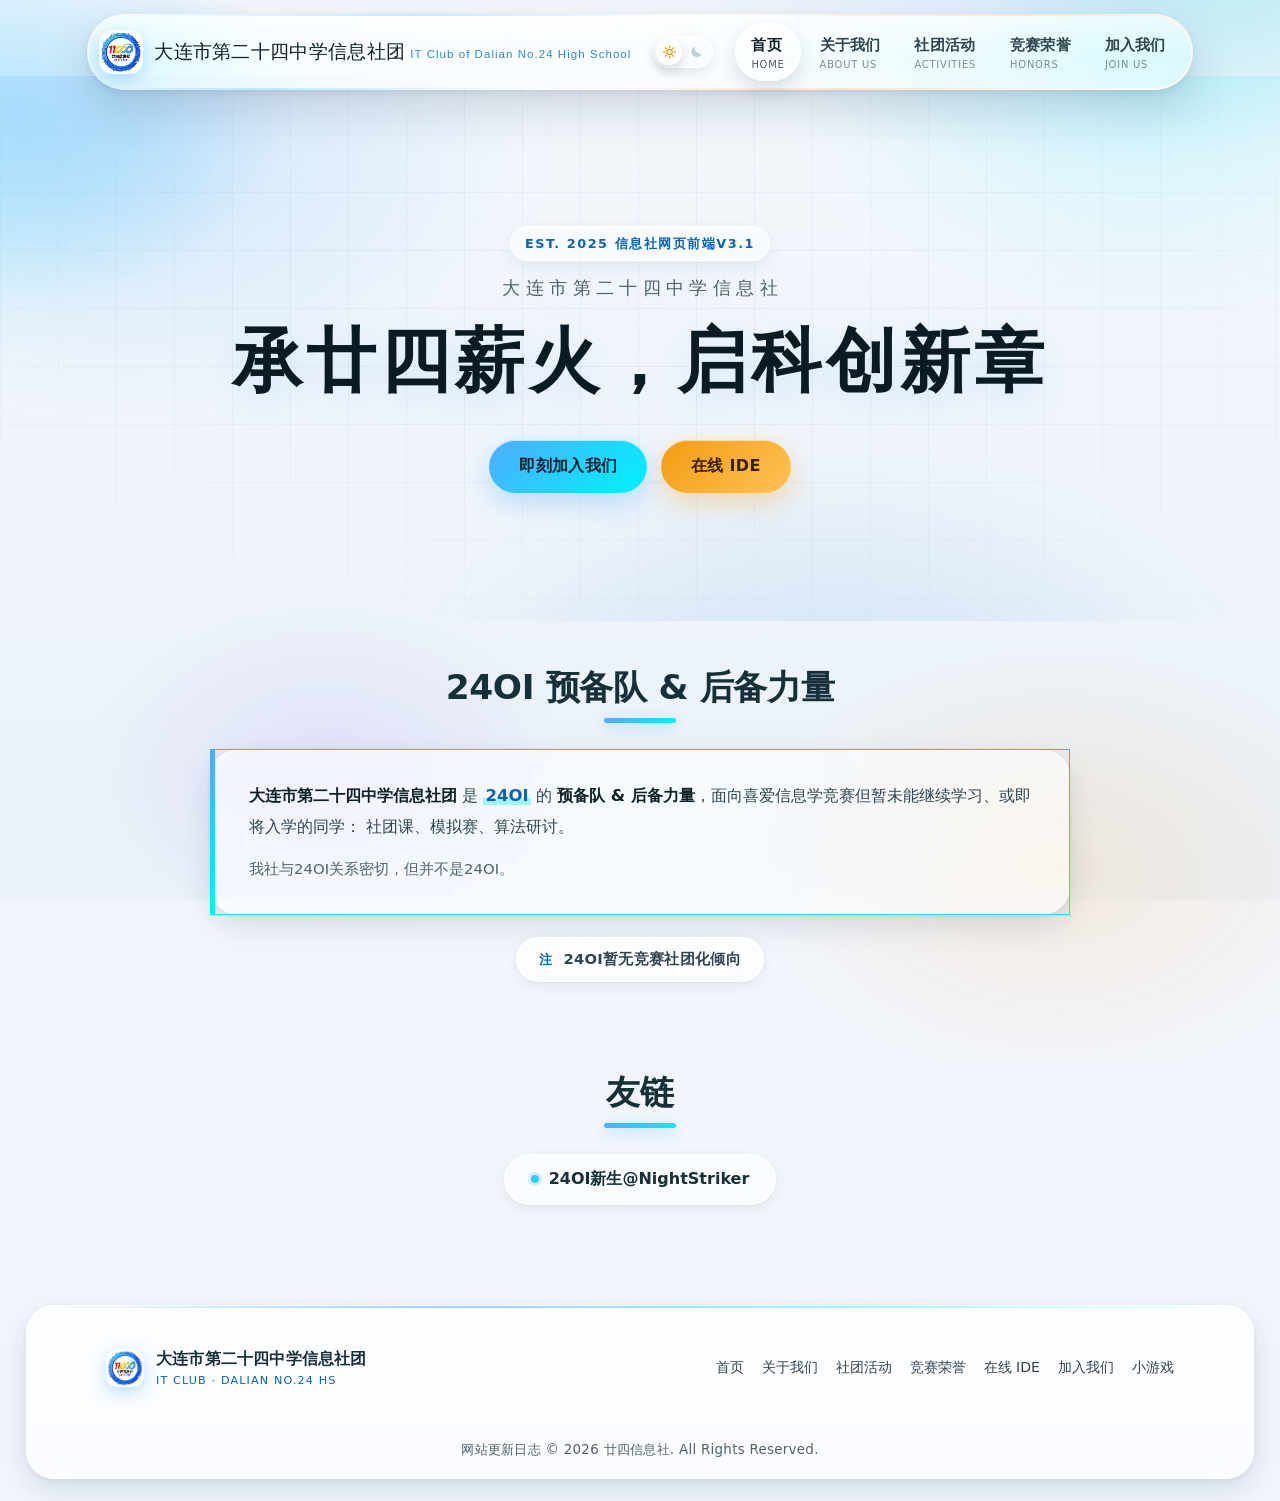
==== commit 9ddb9e7c: "Update index.html" ====
--- a/index.html
+++ b/index.html
@@ -4,7 +4,7 @@
     <meta charset="UTF-8" />
     <meta name="viewport" content="width=device-width, initial-scale=1.0" />
     <title>大连市第二十四中学信息社团 | Dalian No.24 High School IT Club</title>
-    <meta name="description" content="大连市第二十四中学信息社团官方网站 — 算法与编程、Web 开发、人工智能探索，24OI 预备队与后备力量。" />
+    <meta name="description" content="大连市第二十四中学信息社团官方网站 — 24OI 预备队与后备力量：社团课、模拟赛、算法研讨。" />
     <link rel="icon" href="logo.jpg" type="image/png" />
     <link rel="stylesheet" href="theme.css" />
     <!-- theme-boot-script -->
@@ -47,7 +47,7 @@
 
         <!-- ===== Hero ===== -->
         <section class="hero">
-            <span class="eyebrow hero-fade">EST. 2025 信息社网页前端v3</span>
+            <span class="eyebrow hero-fade">EST. 2025 信息社网页前端v3.1</span>
             <h2 class="hero-fade"><span class="hero-school">大连市第二十四中学信息社</span>承廿四薪火，启科创新章</h2>
             <div class="btn-row hero-fade">
                 <a href="contact.html" class="btn btn-primary">即刻加入我们</a>
@@ -59,40 +59,14 @@
             <path d="M0,42 C240,88 480,4 720,20 C960,36 1200,84 1440,44 L1440,80 L0,80 Z"></path>
         </svg>
 
-        <!-- ===== 主要活动 ===== -->
-        <section class="section">
-            <div class="wrap">
-                <h2 class="section-title section-title--center reveal">我们的主要活动</h2>
-                <p class="section-lead reveal" style="text-align:center; margin-inline:auto;">三条主线并行：从打竞赛到做网站，再到看懂 AI。</p>
-                <div class="grid grid--3">
-                    <article class="card reveal-in" data-reveal-group="features">
-                        <div class="card-icon" aria-hidden="true">C++</div>
-                        <h3>算法与编程</h3>
-                        <p>了解 C++、Python 等主流编程语言。我们将简单探讨算法，了解信息学奥林匹克竞赛 。</p>
-                    </article>
-                    <article class="card reveal-in" data-reveal-group="features">
-                        <div class="card-icon" aria-hidden="true">Web</div>
-                        <h3>Web 极客开发</h3>
-                        <p>从 HTML/CSS 到前端框架，了解构建现代网站的技术。尝试动手打造属于你自己的互联网应用。</p>
-                    </article>
-                    <article class="card reveal-in" data-reveal-group="features">
-                        <div class="card-icon" aria-hidden="true">AI</div>
-                        <h3>人工智能探索</h3>
-                        <p>接触机器学习基础，探讨 AI 在未来的应用，拓展科技视野，培养解决实际问题的能力。</p>
-                    </article>
-                </div>
-            </div>
-        </section>
-
         <!-- ===== 预备队 & 后备力量 ===== -->
         <section class="section section--tight">
             <div class="wrap">
                 <h2 class="section-title section-title--center reveal">24OI 预备队 &amp; 后备力量</h2>
                 <div class="callout reveal">
                     <strong>大连市第二十四中学信息社团</strong> 是 <span class="hl">24OI</span> 的
-                    <strong>预备队 &amp; 后备力量</strong>。
-                    我们致力于为热爱信息学竞赛但是无法继续学习的、或者即将入学的同学提供帮助，通过社团日常授课、
-                    模拟赛与算法研讨，共同探索新知。
+                    <strong>预备队 &amp; 后备力量</strong>，面向喜爱信息学竞赛但暂未能继续学习、或即将入学的同学：
+                    社团课、模拟赛、算法研讨。
                     <br />
                     <span class="note">我社与24OI关系密切，但并不是24OI。</span>
                 </div>
@@ -135,10 +109,12 @@
                 <a href="honors.html">竞赛荣誉</a>
                 <a href="ide.html">在线 IDE</a>
                 <a href="contact.html">加入我们</a>
+                <a href="game.html">小游戏</a>
             </nav>
         </div>
         <div class="footer-bottom">
-            &copy; 2026 大连市第二十四中学信息社团 (IT Club of Dalian No.24 High School). All Rights Reserved.
+            <a class="footer-log-link" href="website_logs.html">网站更新日志</a>
+            &copy; 2026 廿四信息社. All Rights Reserved.
         </div>
     </footer>
 
